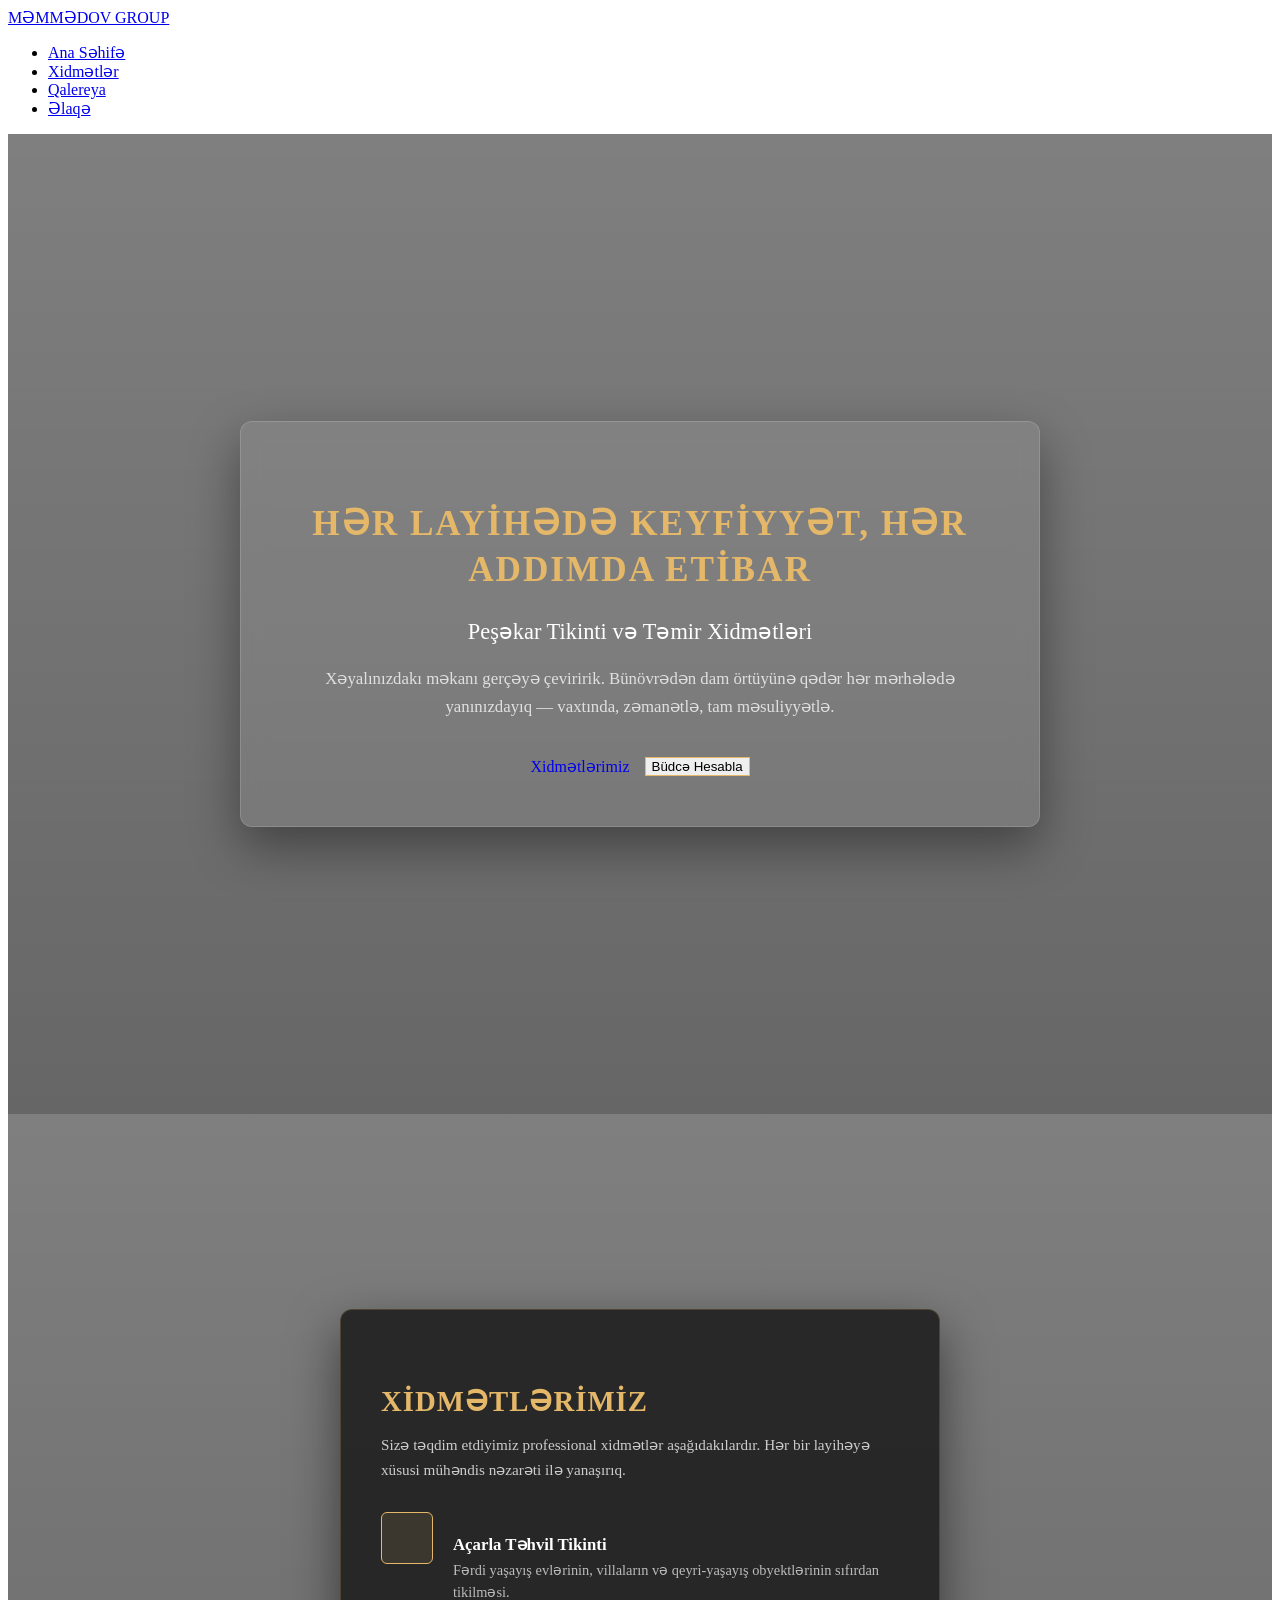
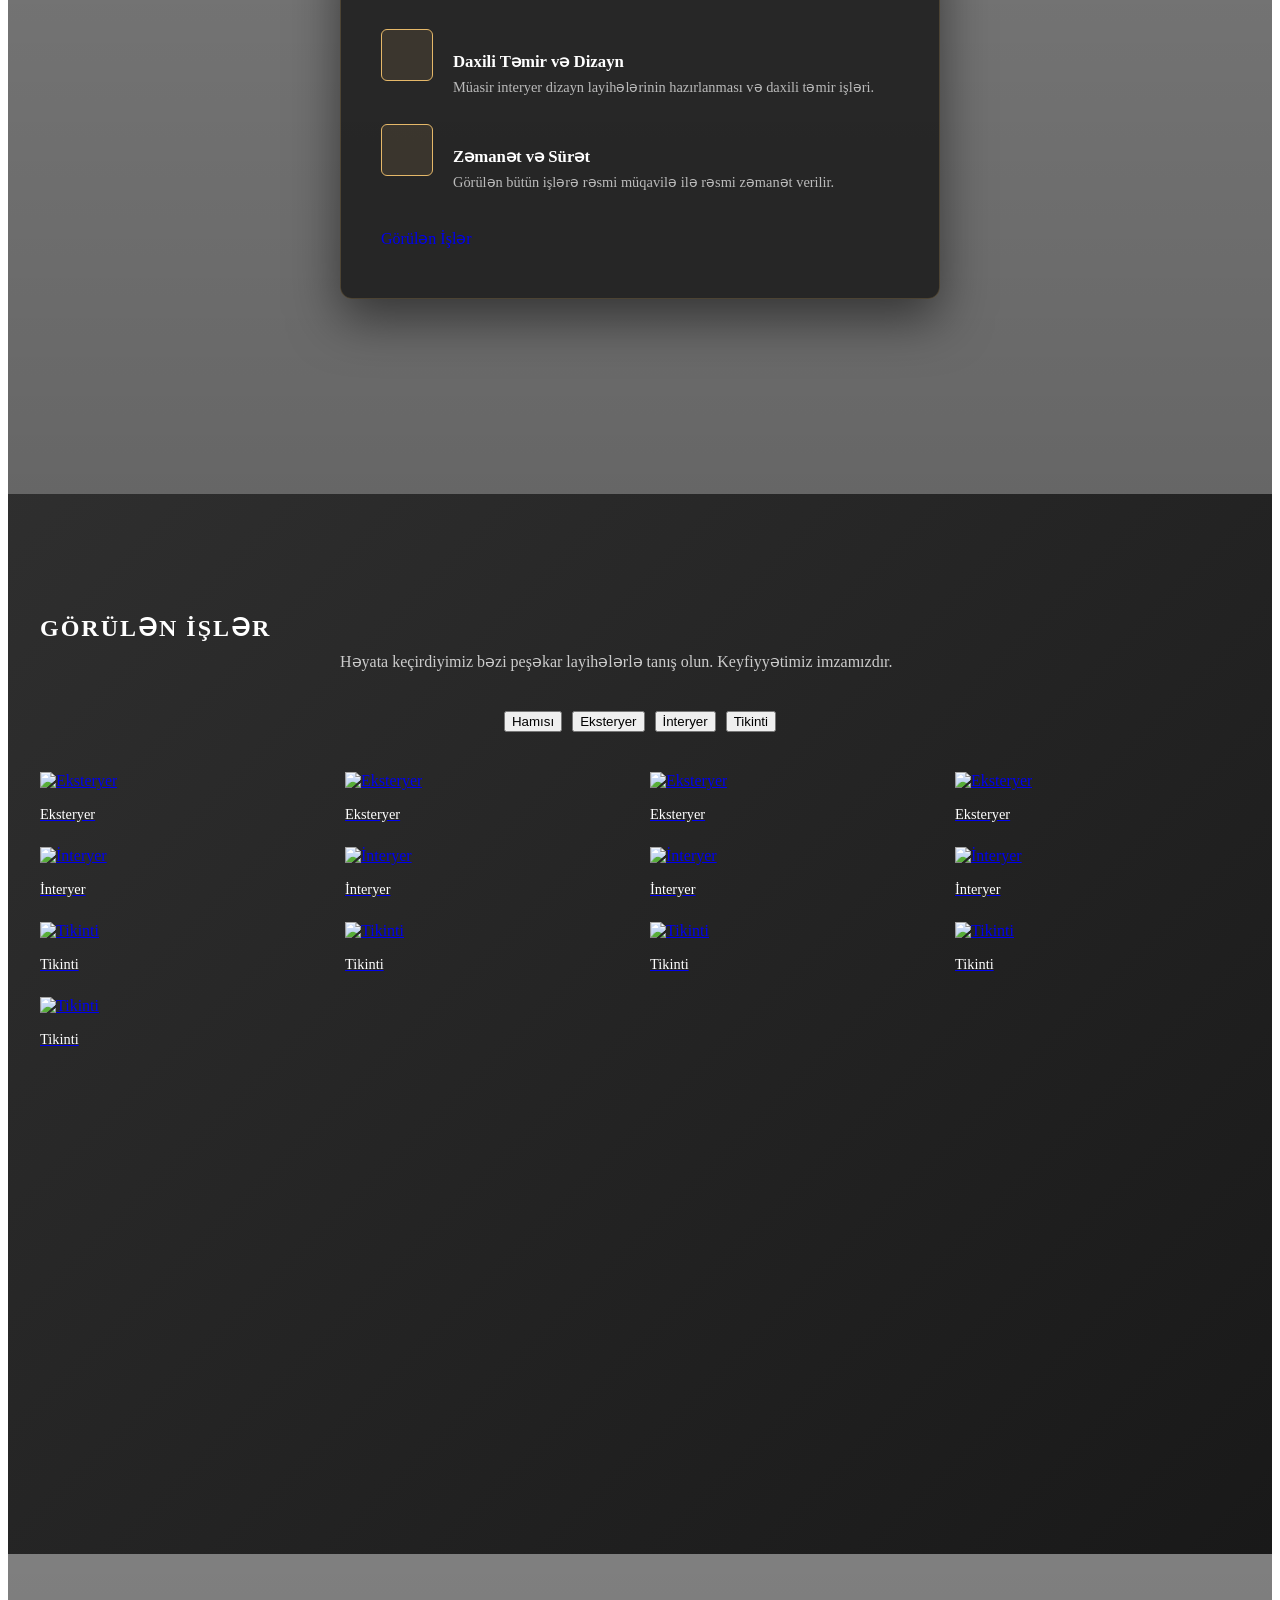
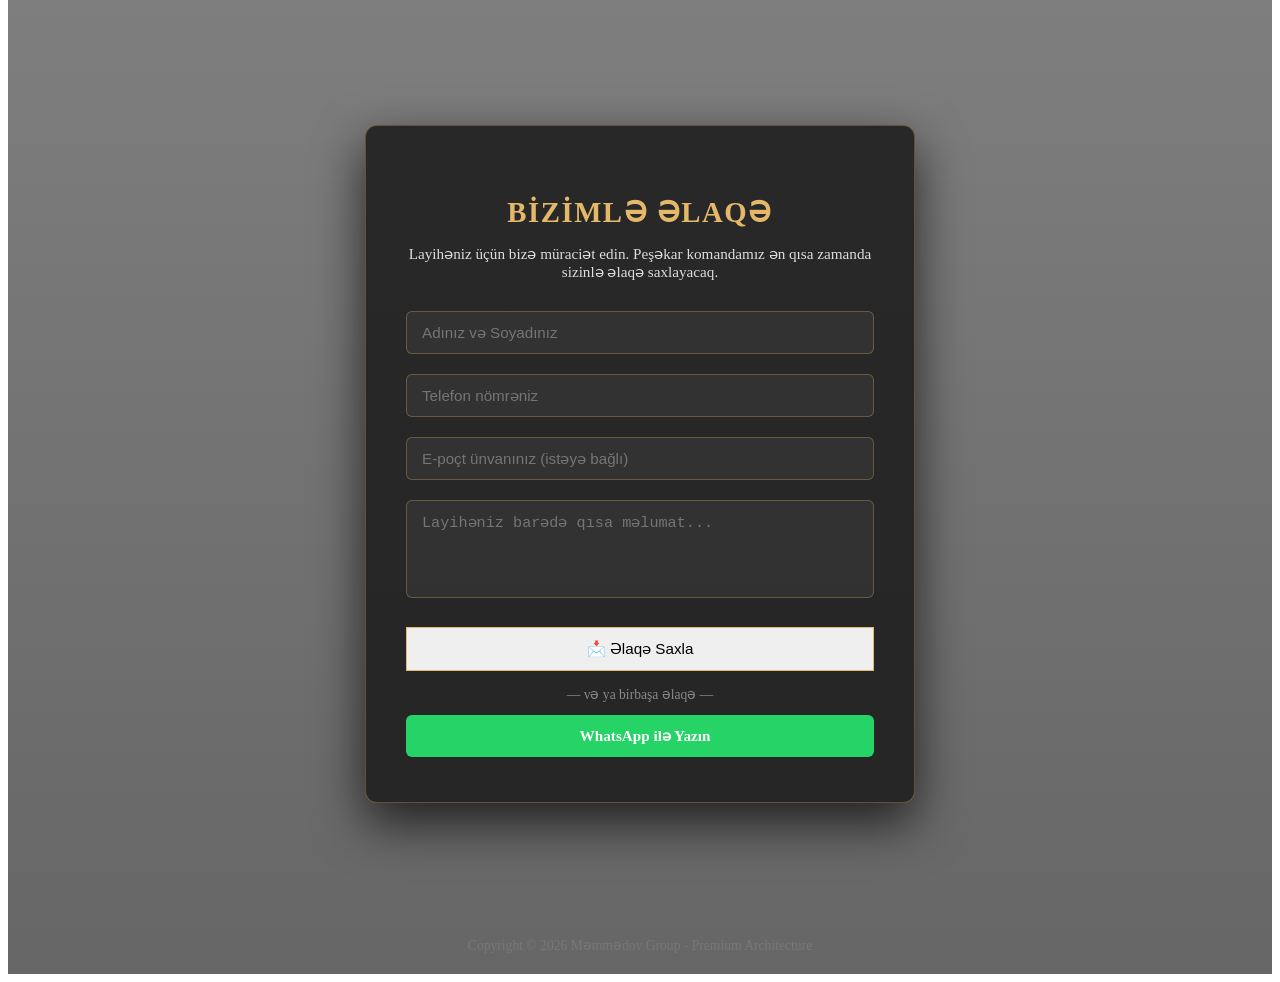
==== backend/index.html @ 7227a64b "add index.html to backend" ====
<!DOCTYPE html>
<html lang="az">
<head>
    <meta charset="utf-8">
    <meta http-equiv="X-UA-Compatible" content="IE=edge">
    <meta name="viewport" content="width=device-width, initial-scale=1">
    <title>Məmmədov Group - Peşəkar Tikinti və Təmir</title>
    <meta name="description" content="Məmmədov Group - Peşəkar tikinti, təmir və interyer dizayn xidmətləri. Keyfiyyətli və zəmanətli işin ünvanı.">
    <meta property="og:title" content="Məmmədov Group - Peşəkar Tikinti və Təmir">
    <meta property="og:description" content="Hər layihədə keyfiyyət, hər addımda etibar.">
    <link rel="stylesheet" href="https://fonts.googleapis.com/css?family=Open+Sans:300,400,600">
    <link rel="stylesheet" href="/static/font-awesome-4.7.0/css/font-awesome.min.css">
    <link rel="stylesheet" href="/static/css/bootstrap.min.css">
    <link rel="stylesheet" href="/static/css/magnific-popup.css">
    <link rel="stylesheet" href="/static/css/templatemo-style.css">
</head>
<body>

<nav class="tm-nav">
    <div class="tm-nav-logo">
        <div class="hamburger-menu">
            <span></span>
            <span></span>
            <span></span>
        </div>
        <a href="#">MƏMMƏDOV GROUP</a>
    </div>
    <ul class="tm-nav-menu">
        <li><a href="#home" class="tm-nav-button">Ana Səhifə</a></li>
        <li><a href="#services" class="tm-nav-button">Xidmətlər</a></li>
        <li><a href="#gallery" class="tm-nav-button">Qalereya</a></li>
        <li><a href="#contact" class="tm-nav-button">Əlaqə</a></li>
    </ul>
</nav>

<div class="container-fluid" id="main">

    <section class="tm-section tm-section-home" id="home" style="background: linear-gradient(rgba(0,0,0,0.5), rgba(0,0,0,0.6)), url('/static/img/villa.jpg') no-repeat center center; background-size: cover; min-height: 100vh; display: flex; align-items: center; justify-content: center; padding: 40px 20px;">
        <div style="width: 100%; max-width: 800px;">
            <div style="background: rgba(255,255,255,0.08); backdrop-filter: blur(12px); -webkit-backdrop-filter: blur(12px); border: 1px solid rgba(255,255,255,0.15); padding: 50px 40px; border-radius: 12px; box-shadow: 0 20px 50px rgba(0,0,0,0.4);">
                <h1 style="color: #e5b869; font-weight: 600; text-transform: uppercase; letter-spacing: 2px; margin-bottom: 25px; font-size: 2.2rem; line-height: 1.3; text-align: center;">Hər Layihədə Keyfiyyət, Hər Addımda Etibar</h1>
                <h2 style="color: #fff; font-size: 1.4rem; font-weight: 400; margin-bottom: 20px; text-align: center;">Peşəkar Tikinti və Təmir Xidmətləri</h2>
                <p style="color: #e0e0e0; font-size: 1.05rem; line-height: 1.7; margin-bottom: 35px; text-align: center;">Xəyalınızdakı məkanı gerçəyə çeviririk. Bünövrədən dam örtüyünə qədər hər mərhələdə yanınızdayıq — vaxtında, zəmanətlə, tam məsuliyyətlə.</p>
                <div style="text-align: center; display: flex; gap: 15px; justify-content: center; flex-wrap: wrap;">
                    <a href="#services" class="modern-filter-btn" style="display: inline-block; text-decoration: none;">Xidmətlərimiz</a>
                    <button onclick="openCalculator()" class="modern-filter-btn" style="cursor: pointer; border: 1px solid #e5b869;">Büdcə Hesabla</button>
                </div>
            </div>
        </div>
    </section>

    <section class="tm-section tm-section-services" id="services" style="background: linear-gradient(rgba(0,0,0,0.5), rgba(0,0,0,0.6)), url('/static/img/xidmetler-bg.jpg') no-repeat center center; background-size: cover; min-height: 100vh; display: flex; align-items: center; justify-content: center; padding: 40px 20px;">
        <div style="width: 100%; max-width: 600px;">
            <div style="background: rgba(26,26,26,0.85); border: 1px solid rgba(229,184,105,0.2); padding: 50px 40px; border-radius: 12px; box-shadow: 0 20px 50px rgba(0,0,0,0.5); margin: 0 auto;">
                <h2 style="color: #e5b869; font-weight: 600; text-transform: uppercase; letter-spacing: 1px; margin-bottom: 15px; font-size: 1.8rem;">Xidmətlərimiz</h2>
                <p style="color: #ccc; margin-bottom: 30px; font-size: 0.95rem; line-height: 1.6;">Sizə təqdim etdiyimiz professional xidmətlər aşağıdakılardır. Hər bir layihəyə xüsusi mühəndis nəzarəti ilə yanaşırıq.</p>

                <div style="display: flex; align-items: flex-start; margin-bottom: 25px;">
                    <div style="background: rgba(229,184,105,0.1); border: 1px solid #e5b869; width: 50px; height: 50px; border-radius: 6px; display: flex; align-items: center; justify-content: center; margin-right: 20px; flex-shrink: 0;">
                        <i class="fa fa-home" style="color: #e5b869; font-size: 1.5rem;"></i>
                    </div>
                    <div>
                        <h4 style="color: #fff; font-size: 1.05rem; margin-bottom: 5px; font-weight: 600;">Açarla Təhvil Tikinti</h4>
                        <p style="color: #bbb; font-size: 0.9rem; margin: 0; line-height: 1.5;">Fərdi yaşayış evlərinin, villaların və qeyri-yaşayış obyektlərinin sıfırdan tikilməsi.</p>
                    </div>
                </div>

                <div style="display: flex; align-items: flex-start; margin-bottom: 25px;">
                    <div style="background: rgba(229,184,105,0.1); border: 1px solid #e5b869; width: 50px; height: 50px; border-radius: 6px; display: flex; align-items: center; justify-content: center; margin-right: 20px; flex-shrink: 0;">
                        <i class="fa fa-paint-brush" style="color: #e5b869; font-size: 1.3rem;"></i>
                    </div>
                    <div>
                        <h4 style="color: #fff; font-size: 1.05rem; margin-bottom: 5px; font-weight: 600;">Daxili Təmir və Dizayn</h4>
                        <p style="color: #bbb; font-size: 0.9rem; margin: 0; line-height: 1.5;">Müasir interyer dizayn layihələrinin hazırlanması və daxili təmir işləri.</p>
                    </div>
                </div>

                <div style="display: flex; align-items: flex-start; margin-bottom: 35px;">
                    <div style="background: rgba(229,184,105,0.1); border: 1px solid #e5b869; width: 50px; height: 50px; border-radius: 6px; display: flex; align-items: center; justify-content: center; margin-right: 20px; flex-shrink: 0;">
                        <i class="fa fa-shield" style="color: #e5b869; font-size: 1.4rem;"></i>
                    </div>
                    <div>
                        <h4 style="color: #fff; font-size: 1.05rem; margin-bottom: 5px; font-weight: 600;">Zəmanət və Sürət</h4>
                        <p style="color: #bbb; font-size: 0.9rem; margin: 0; line-height: 1.5;">Görülən bütün işlərə rəsmi müqavilə ilə rəsmi zəmanət verilir.</p>
                    </div>
                </div>

                <a href="#gallery" class="modern-filter-btn" style="display: inline-block; text-decoration: none;">Görülən İşlər</a>
            </div>
        </div>
    </section>

    <section class="tm-section tm-section-gallery" id="gallery" style="background: linear-gradient(135deg, rgba(10,10,10,0.85), rgba(0,0,0,0.9)), url('/static/img/gallery-bg.jpg') no-repeat center center; background-size: cover; min-height: 100vh; padding: 100px 0 60px 0;">
        <div style="width: 100%; max-width: 1200px; margin: 0 auto; padding: 0 20px;">
            <div class="text-center">
                <h2 style="color: #fff; font-weight: 600; text-transform: uppercase; letter-spacing: 2px; margin-bottom: 10px;">Görülən İşlər</h2>
                <p style="color: #ccc; max-width: 600px; margin: 0 auto 40px auto; font-size: 1rem;">Həyata keçirdiyimiz bəzi peşəkar layihələrlə tanış olun. Keyfiyyətimiz imzamızdır.</p>

                <div style="display: flex; justify-content: center; flex-wrap: wrap; gap: 10px; margin-bottom: 40px;" id="filter-buttons">
                    <button class="modern-filter-btn selected" data-filter="all">Hamısı</button>
                    <button class="modern-filter-btn" data-filter="eksteryer">Eksteryer</button>
                    <button class="modern-filter-btn" data-filter="interyer">İnteryer</button>
                    <button class="modern-filter-btn" data-filter="tikinti">Tikinti</button>
                </div>

                <div id="gallery-grid" style="display: grid; grid-template-columns: repeat(auto-fill, minmax(260px, 1fr)); gap: 20px;">
                    <div class="gallery-item" data-category="eksteryer">
                        <div class="gallery-card">
                            <a href="/static/img/eksteryer1.jpg" class="gallery-link">
                                <img src="/static/img/eksteryer1.jpg" alt="Eksteryer" class="img-fluid" loading="lazy">
                                <div class="gallery-hover-overlay"><i class="fa fa-plus" style="color:#e5b869; font-size:2rem;"></i><span style="color:#fff; margin-top:8px; font-size:0.9rem;">Eksteryer</span></div>
                            </a>
                        </div>
                    </div>
                    <div class="gallery-item" data-category="eksteryer">
                        <div class="gallery-card">
                            <a href="/static/img/eksteryer2.jpg" class="gallery-link">
                                <img src="/static/img/eksteryer2.jpg" alt="Eksteryer" class="img-fluid" loading="lazy">
                                <div class="gallery-hover-overlay"><i class="fa fa-plus" style="color:#e5b869; font-size:2rem;"></i><span style="color:#fff; margin-top:8px; font-size:0.9rem;">Eksteryer</span></div>
                            </a>
                        </div>
                    </div>
                    <div class="gallery-item" data-category="eksteryer">
                        <div class="gallery-card">
                            <a href="/static/img/eksteryer3.jpg" class="gallery-link">
                                <img src="/static/img/eksteryer3.jpg" alt="Eksteryer" class="img-fluid" loading="lazy">
                                <div class="gallery-hover-overlay"><i class="fa fa-plus" style="color:#e5b869; font-size:2rem;"></i><span style="color:#fff; margin-top:8px; font-size:0.9rem;">Eksteryer</span></div>
                            </a>
                        </div>
                    </div>
                    <div class="gallery-item" data-category="eksteryer">
                        <div class="gallery-card">
                            <a href="/static/img/eksteryer4.jpg" class="gallery-link">
                                <img src="/static/img/eksteryer4.jpg" alt="Eksteryer" class="img-fluid" loading="lazy">
                                <div class="gallery-hover-overlay"><i class="fa fa-plus" style="color:#e5b869; font-size:2rem;"></i><span style="color:#fff; margin-top:8px; font-size:0.9rem;">Eksteryer</span></div>
                            </a>
                        </div>
                    </div>
                    <div class="gallery-item" data-category="interyer">
                        <div class="gallery-card">
                            <a href="/static/img/interyer1.jpg" class="gallery-link">
                                <img src="/static/img/interyer1.jpg" alt="İnteryer" class="img-fluid" loading="lazy">
                                <div class="gallery-hover-overlay"><i class="fa fa-plus" style="color:#e5b869; font-size:2rem;"></i><span style="color:#fff; margin-top:8px; font-size:0.9rem;">İnteryer</span></div>
                            </a>
                        </div>
                    </div>
                    <div class="gallery-item" data-category="interyer">
                        <div class="gallery-card">
                            <a href="/static/img/interyer2.jpg" class="gallery-link">
                                <img src="/static/img/interyer2.jpg" alt="İnteryer" class="img-fluid" loading="lazy">
                                <div class="gallery-hover-overlay"><i class="fa fa-plus" style="color:#e5b869; font-size:2rem;"></i><span style="color:#fff; margin-top:8px; font-size:0.9rem;">İnteryer</span></div>
                            </a>
                        </div>
                    </div>
                    <div class="gallery-item" data-category="interyer">
                        <div class="gallery-card">
                            <a href="/static/img/interyer3.jpg" class="gallery-link">
                                <img src="/static/img/interyer3.jpg" alt="İnteryer" class="img-fluid" loading="lazy">
                                <div class="gallery-hover-overlay"><i class="fa fa-plus" style="color:#e5b869; font-size:2rem;"></i><span style="color:#fff; margin-top:8px; font-size:0.9rem;">İnteryer</span></div>
                            </a>
                        </div>
                    </div>
                    <div class="gallery-item" data-category="interyer">
                        <div class="gallery-card">
                            <a href="/static/img/interyer4.jpg" class="gallery-link">
                                <img src="/static/img/interyer4.jpg" alt="İnteryer" class="img-fluid" loading="lazy">
                                <div class="gallery-hover-overlay"><i class="fa fa-plus" style="color:#e5b869; font-size:2rem;"></i><span style="color:#fff; margin-top:8px; font-size:0.9rem;">İnteryer</span></div>
                            </a>
                        </div>
                    </div>
                    <div class="gallery-item" data-category="tikinti">
                        <div class="gallery-card">
                            <a href="/static/img/tikinti1.jpg" class="gallery-link">
                                <img src="/static/img/tikinti1.jpg" alt="Tikinti" class="img-fluid" loading="lazy">
                                <div class="gallery-hover-overlay"><i class="fa fa-plus" style="color:#e5b869; font-size:2rem;"></i><span style="color:#fff; margin-top:8px; font-size:0.9rem;">Tikinti</span></div>
                            </a>
                        </div>
                    </div>
                    <div class="gallery-item" data-category="tikinti">
                        <div class="gallery-card">
                            <a href="/static/img/tikinti2.jpg" class="gallery-link">
                                <img src="/static/img/tikinti2.jpg" alt="Tikinti" class="img-fluid" loading="lazy">
                                <div class="gallery-hover-overlay"><i class="fa fa-plus" style="color:#e5b869; font-size:2rem;"></i><span style="color:#fff; margin-top:8px; font-size:0.9rem;">Tikinti</span></div>
                            </a>
                        </div>
                    </div>
                    <div class="gallery-item" data-category="tikinti">
                        <div class="gallery-card">
                            <a href="/static/img/tikinti3.jpg" class="gallery-link">
                                <img src="/static/img/tikinti3.jpg" alt="Tikinti" class="img-fluid" loading="lazy">
                                <div class="gallery-hover-overlay"><i class="fa fa-plus" style="color:#e5b869; font-size:2rem;"></i><span style="color:#fff; margin-top:8px; font-size:0.9rem;">Tikinti</span></div>
                            </a>
                        </div>
                    </div>
                    <div class="gallery-item" data-category="tikinti">
                        <div class="gallery-card">
                            <a href="/static/img/tikinti4.jpg" class="gallery-link">
                                <img src="/static/img/tikinti4.jpg" alt="Tikinti" class="img-fluid" loading="lazy">
                                <div class="gallery-hover-overlay"><i class="fa fa-plus" style="color:#e5b869; font-size:2rem;"></i><span style="color:#fff; margin-top:8px; font-size:0.9rem;">Tikinti</span></div>
                            </a>
                        </div>
                    </div>
                    <div class="gallery-item" data-category="tikinti">
                        <div class="gallery-card">
                            <a href="/static/img/tikinti5.jpg" class="gallery-link">
                                <img src="/static/img/tikinti5.jpg" alt="Tikinti" class="img-fluid" loading="lazy">
                                <div class="gallery-hover-overlay"><i class="fa fa-plus" style="color:#e5b869; font-size:2rem;"></i><span style="color:#fff; margin-top:8px; font-size:0.9rem;">Tikinti</span></div>
                            </a>
                        </div>
                    </div>
                </div>
            </div>
        </div>
    </section>

    <section class="tm-section tm-section-contact" id="contact" style="background: linear-gradient(rgba(0,0,0,0.5), rgba(0,0,0,0.6)), url('/static/img/contact-bg.jpg') no-repeat center center; background-size: cover; min-height: 100vh; display: flex; flex-direction: column; justify-content: center; padding: 60px 20px; position: relative;">
        <div style="width: 100%; max-width: 550px; margin: 0 auto;">
            <div style="background: rgba(26,26,26,0.85); border: 1px solid rgba(229,184,105,0.3); padding: 45px 40px; border-radius: 12px; box-shadow: 0 20px 50px rgba(0,0,0,0.7);">
                <h2 style="color: #e5b869; font-weight: 600; text-transform: uppercase; letter-spacing: 1.5px; margin-bottom: 15px; font-size: 1.8rem; text-align: center;">Bizimlə Əlaqə</h2>
                <p style="color: #ddd; text-align: center; margin-bottom: 30px; font-size: 0.95rem;">Layihəniz üçün bizə müraciət edin. Peşəkar komandamız ən qısa zamanda sizinlə əlaqə saxlayacaq.</p>

                <form id="contact-form">
                    <input type="hidden" name="_subject" value="Məmmədov Group - Yeni Müraciət">
                    <div style="margin-bottom: 20px;">
                        <input type="text" name="name" placeholder="Adınız və Soyadınız" required style="background: rgba(255,255,255,0.05); border: 1px solid rgba(229,184,105,0.3); color: #fff; padding: 12px 15px; border-radius: 6px; width: 100%; box-sizing: border-box; font-size: 0.95rem;"/>
                    </div>
                    <div style="margin-bottom: 20px;">
                        <input type="tel" name="phone" placeholder="Telefon nömrəniz" required style="background: rgba(255,255,255,0.05); border: 1px solid rgba(229,184,105,0.3); color: #fff; padding: 12px 15px; border-radius: 6px; width: 100%; box-sizing: border-box; font-size: 0.95rem;"/>
                    </div>
                    <div style="margin-bottom: 20px;">
                        <input type="email" name="email" placeholder="E-poçt ünvanınız (istəyə bağlı)" style="background: rgba(255,255,255,0.05); border: 1px solid rgba(229,184,105,0.3); color: #fff; padding: 12px 15px; border-radius: 6px; width: 100%; box-sizing: border-box; font-size: 0.95rem;"/>
                    </div>
                    <div style="margin-bottom: 25px;">
                        <textarea name="message" rows="4" placeholder="Layihəniz barədə qısa məlumat..." required style="background: rgba(255,255,255,0.05); border: 1px solid rgba(229,184,105,0.3); color: #fff; padding: 12px 15px; border-radius: 6px; resize: none; width: 100%; box-sizing: border-box; font-size: 0.95rem;"></textarea>
                    </div>
                    <div style="margin-bottom: 15px;">
                        <button type="submit" class="modern-filter-btn" style="border: 1px solid #e5b869; padding: 12px 40px; cursor: pointer; width: 100%; font-size: 0.95rem;">📩 Əlaqə Saxla</button>
                    </div>
                </form>

                <div id="form-success" style="display:none; color:#e5b869; text-align:center; padding:15px; border:1px solid #e5b869; border-radius:8px; margin-top:10px;">
                    ✅ Müraciətiniz qəbul edildi! Tezliklə sizinlə əlaqə saxlayacağıq.
                </div>

                <div style="text-align: center; margin-top: 10px;">
                    <p style="color: #888; font-size: 0.85rem; margin-bottom: 12px;">— və ya birbaşa əlaqə —</p>
                    <a href="https://wa.me/994504419508?text=Salam,%20Məmmədov%20Group%20layihələri%20ilə%20maraqlanıram" target="_blank" style="display: inline-flex; align-items: center; justify-content: center; gap: 10px; background: #25D366; color: #fff; text-decoration: none; padding: 12px 30px; border-radius: 6px; font-size: 0.95rem; font-weight: 600; width: 100%; box-sizing: border-box;">
                        <i class="fa fa-whatsapp" style="font-size: 1.3rem;"></i> WhatsApp ilə Yazın
                    </a>
                </div>
            </div>
        </div>
        <div style="position: absolute; bottom: 20px; left: 0; width: 100%; text-align: center;">
            <p style="color: #777; margin: 0; font-size: 0.85rem;">Copyright &copy; 2026 Məmmədov Group - Premium Architecture</p>
        </div>
    </section>

</div>

<!-- Kalkulyator Modal -->
<div id="calculator-modal" style="display:none; position:fixed; top:0; left:0; width:100%; height:100%; background:rgba(0,0,0,0.75); z-index:9999; align-items:center; justify-content:center; padding:20px; box-sizing:border-box;">
    <div style="background:#1a1a1a; border:1px solid rgba(229,184,105,0.3); border-radius:12px; padding:35px 30px; width:100%; max-width:520px; max-height:90vh; overflow-y:auto; position:relative;">
        <button onclick="closeCalculator()" style="position:absolute; top:15px; right:15px; background:transparent; border:none; color:#aaa; font-size:1.4rem; cursor:pointer;">✕</button>
        <h3 style="color:#e5b869; font-size:1.4rem; font-weight:600; margin-bottom:5px; text-transform:uppercase; letter-spacing:1px;">Büdcə Kalkulyatoru</h3>
        <p style="color:#aaa; font-size:0.88rem; margin-bottom:25px;">Otaqlarınızı əlavə edib təxmini xərci öyrənin.</p>
        <div style="display:flex; gap:12px; margin-bottom:20px; flex-wrap:wrap;">
            <div style="flex:1; min-width:160px;">
                <label style="color:#ccc; font-size:0.85rem; display:block; margin-bottom:6px;">İş növü</label>
                <select id="work-type" style="width:100%; padding:10px; border-radius:6px; border:1px solid #444; background:#2a2a2a; color:#fff; font-size:0.9rem;">
                    <option value="parket">Parket</option>
                    <option value="boya">Boya</option>
                    <option value="kafel">Kafel</option>
                    <option value="suvaq">Suvaq</option>
                </select>
            </div>
            <div style="flex:1; min-width:160px;">
                <label style="color:#ccc; font-size:0.85rem; display:block; margin-bottom:6px;">Keyfiyyət</label>
                <select id="quality-level" style="width:100%; padding:10px; border-radius:6px; border:1px solid #444; background:#2a2a2a; color:#fff; font-size:0.9rem;">
                    <option value="sade">Sadə</option>
                    <option value="premium">Premium</option>
                    <option value="luks">Lüks</option>
                </select>
            </div>
        </div>
        <div style="margin-bottom:15px;">
            <label style="color:#ccc; font-size:0.85rem; display:block; margin-bottom:8px;">Otaqlar</label>
            <div id="rooms-container">
                <div class="room-row" style="display:flex; gap:10px; margin-bottom:10px; align-items:center;">
                    <input type="text" placeholder="Otaq adı" class="room-name" style="flex:2; padding:10px; border-radius:6px; border:1px solid #444; background:#333; color:#fff;">
                    <input type="number" placeholder="m²" class="room-size" min="1" style="flex:1; padding:10px; border-radius:6px; border:1px solid #444; background:#333; color:#fff;">
                    <button onclick="removeRoom(this)" style="background:transparent; border:1px solid #c0392b; color:#c0392b; border-radius:6px; padding:8px 12px; cursor:pointer; font-size:1rem; flex-shrink:0;">✕</button>
                </div>
            </div>
            <button onclick="addRoom()" style="background:transparent; border:1px dashed #555; color:#aaa; border-radius:6px; padding:8px 16px; cursor:pointer; font-size:0.85rem; width:100%; margin-top:4px;">+ Otaq əlavə et</button>
        </div>
        <button onclick="calculateBudget()" class="modern-filter-btn" style="width:100%; padding:12px; font-size:0.95rem; cursor:pointer; border:1px solid #e5b869;">Hesabla</button>
        <div id="result" style="margin-top:15px;"></div>
    </div>
</div>

<script src="https://code.jquery.com/jquery-3.6.0.min.js"></script>
<script src="/static/js/bootstrap.min.js"></script>
<script src="/static/js/jquery.magnific-popup.min.js"></script>
<script src="/static/js/calculator.js"></script>

<script>
$(document).ready(function() {
    $('.hamburger-menu').on('click', function(e) {
        e.stopPropagation();
        $('.tm-nav-menu').toggleClass('active');
    });

    $(document).on('click', function() {
        $('.tm-nav-menu').removeClass('active');
    });

    $(window).on('scroll', function() {
        if ($(window).scrollTop() > 50) {
            $('.tm-nav').addClass('scrolled');
        } else {
            $('.tm-nav').removeClass('scrolled');
        }
    });

    $('#filter-buttons button').on('click', function() {
        $('#filter-buttons button').removeClass('selected');
        $(this).addClass('selected');
        var filter = $(this).attr('data-filter');
        if (filter === 'all') {
            $('.gallery-item').fadeIn(400);
        } else {
            $('.gallery-item').fadeOut(0);
            $('.gallery-item[data-category="' + filter + '"]').fadeIn(400);
        }
    });

    $('.gallery-link').magnificPopup({
        type: 'image',
        gallery: { enabled: true }
    });

    document.getElementById('contact-form').addEventListener('submit', async function(e) {
        e.preventDefault();
        const form = e.target;
        const data = new FormData(form);
        const submitBtn = form.querySelector('button[type="submit"]');
        submitBtn.innerText = "Göndərilir...";
        try {
            const response = await fetch('/contact/', {
                method: 'POST',
                headers: { 'Content-Type': 'application/json' },
                body: JSON.stringify({
                    name: data.get('name'),
                    phone: data.get('phone'),
                    email: data.get('email') || null,
                    message: data.get('message')
                })
            });
            if (response.ok) {
                form.reset();
                form.style.display = 'none';
                document.getElementById('form-success').style.display = 'block';
            } else {
                alert("Xəta baş verdi, yenidən cəhd edin.");
                submitBtn.innerText = "📩 Əlaqə Saxla";
            }
        } catch (error) {
            alert("Server ilə əlaqə yaradılmadı.");
            submitBtn.innerText = "📩 Əlaqə Saxla";
        }
    });
});
</script>

</body>
</html>
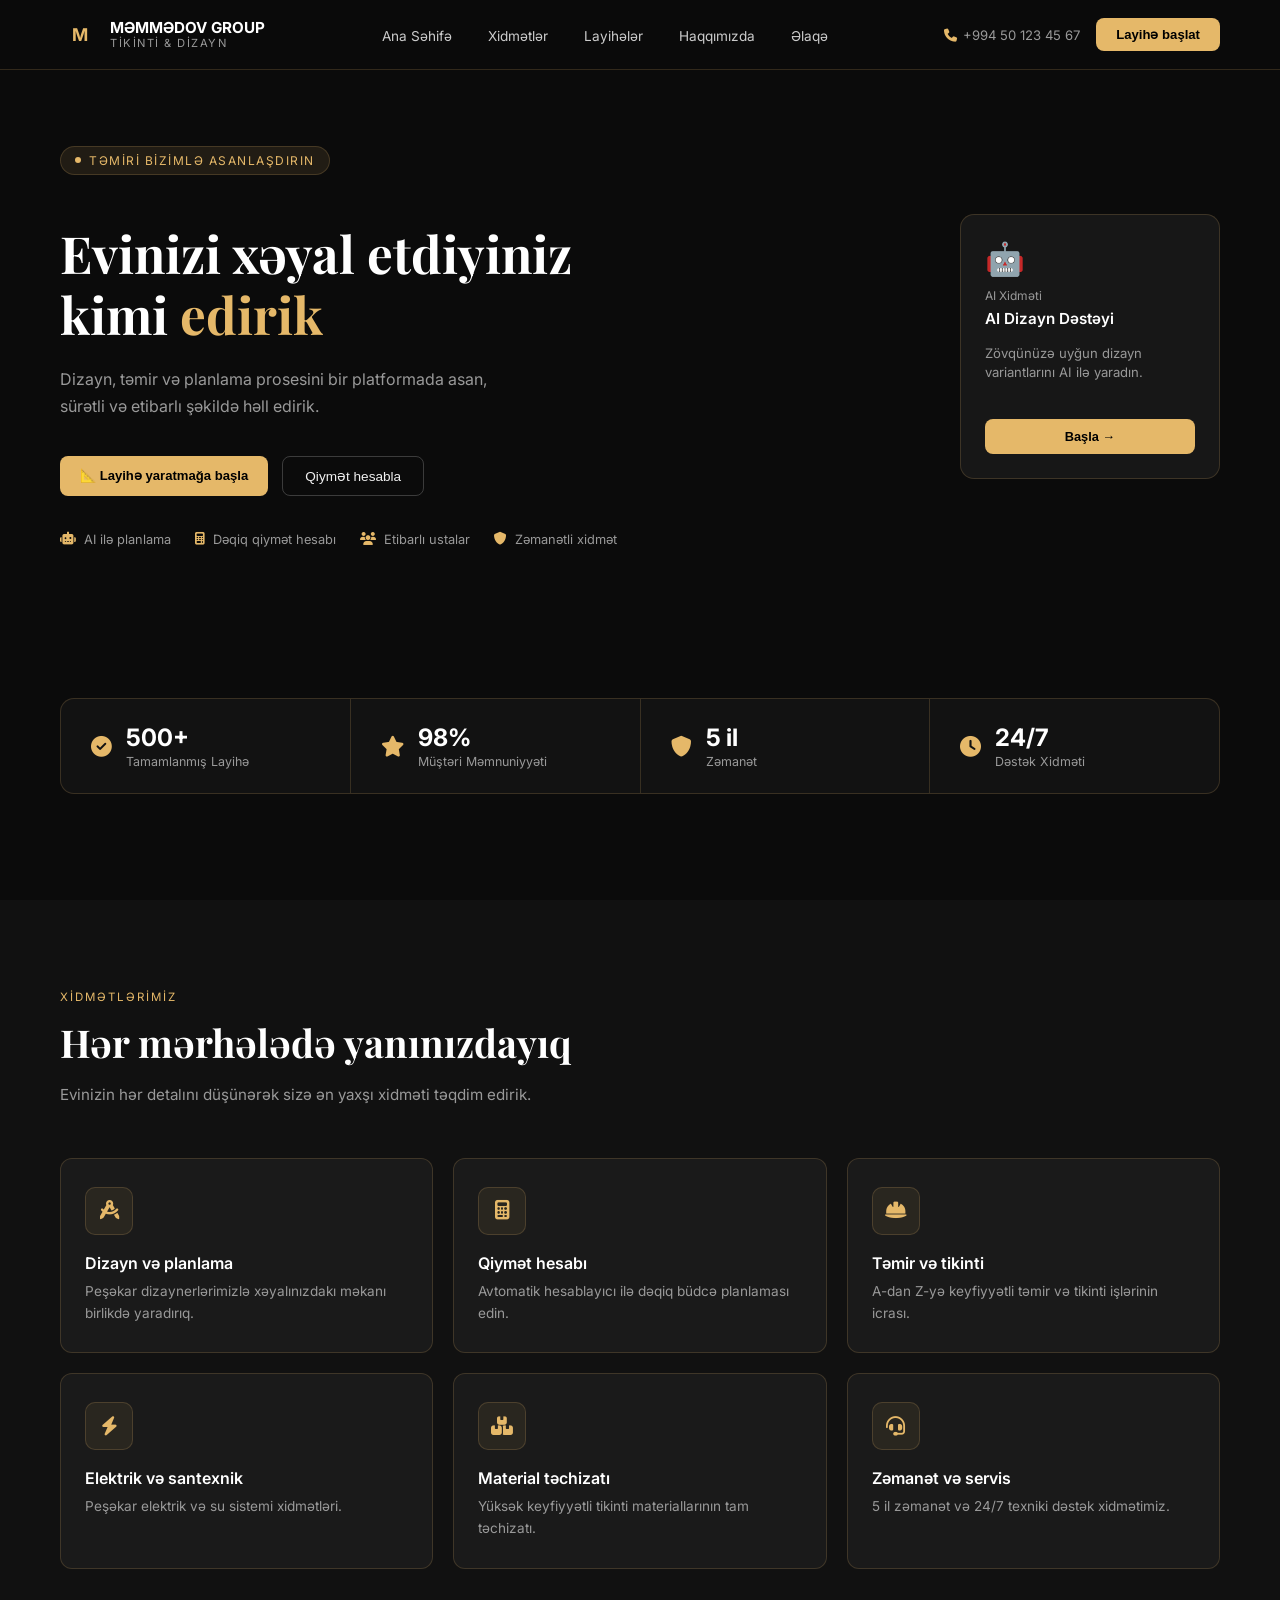
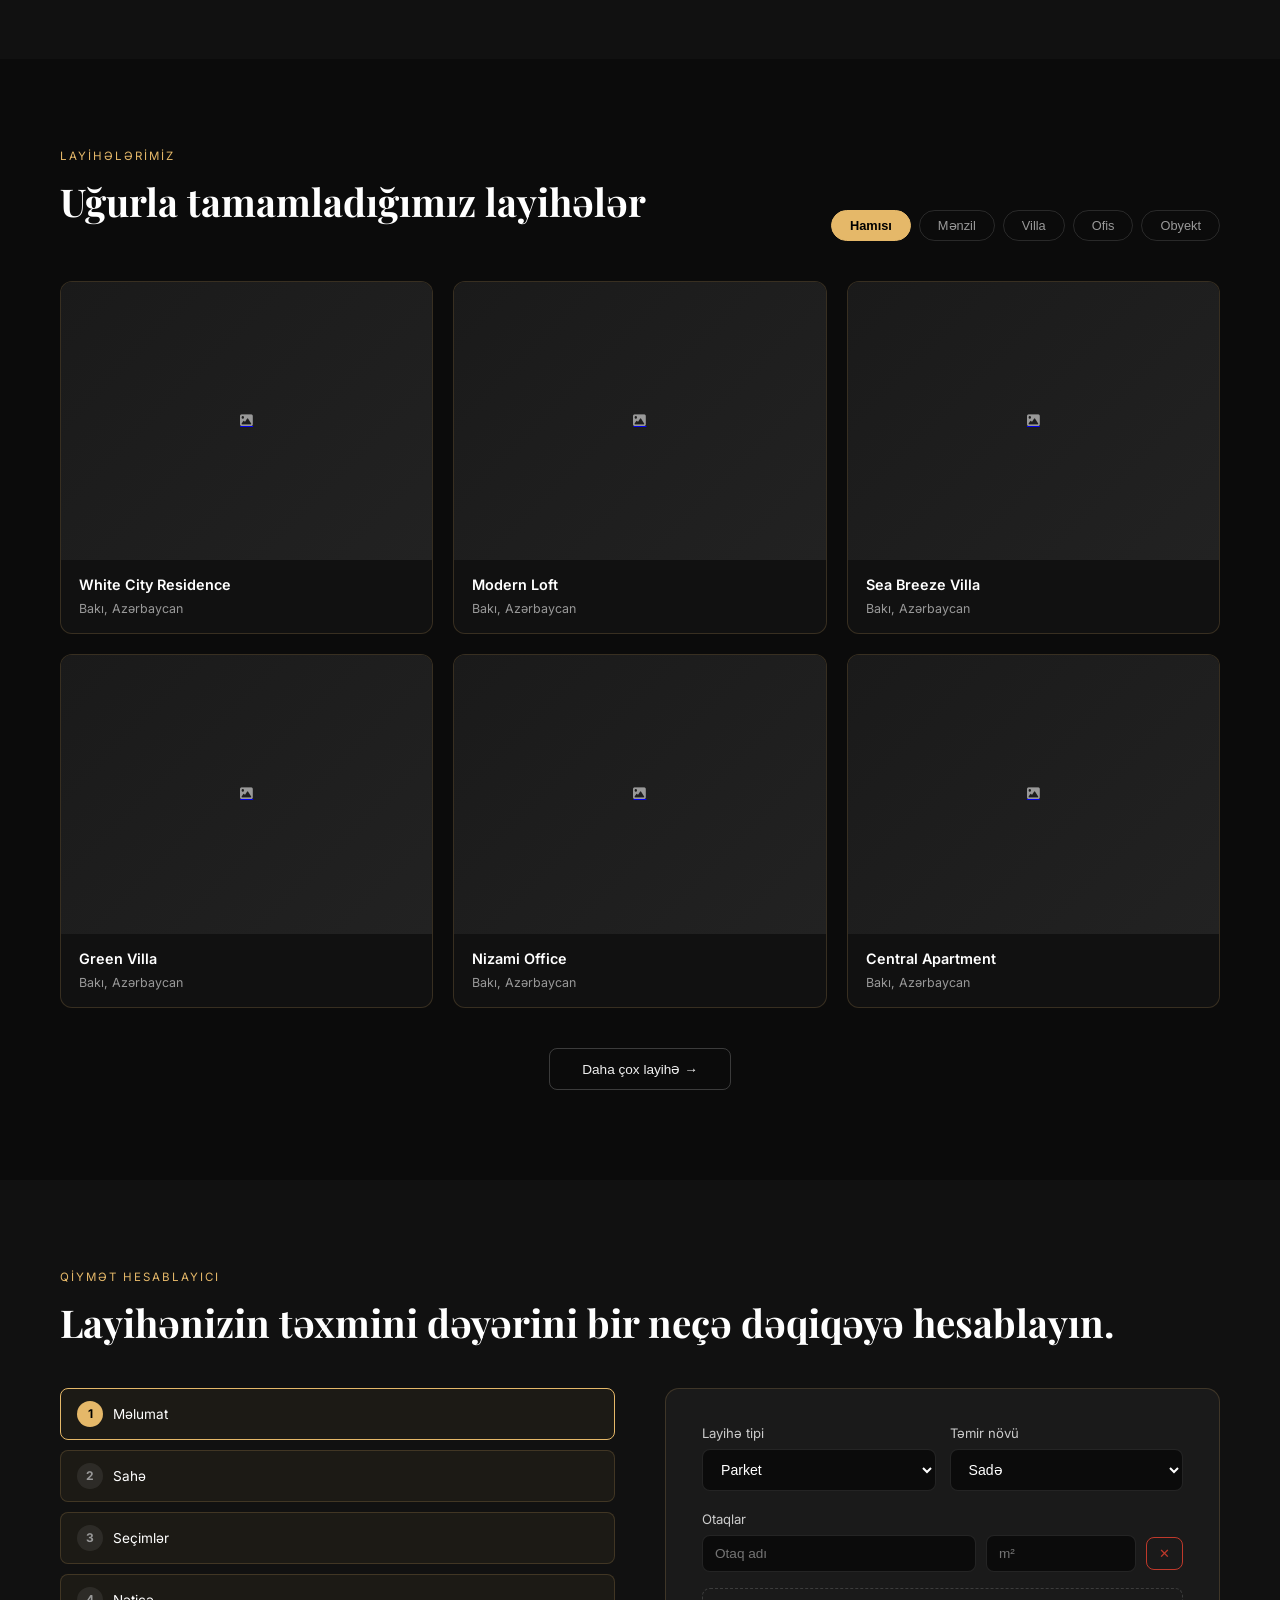
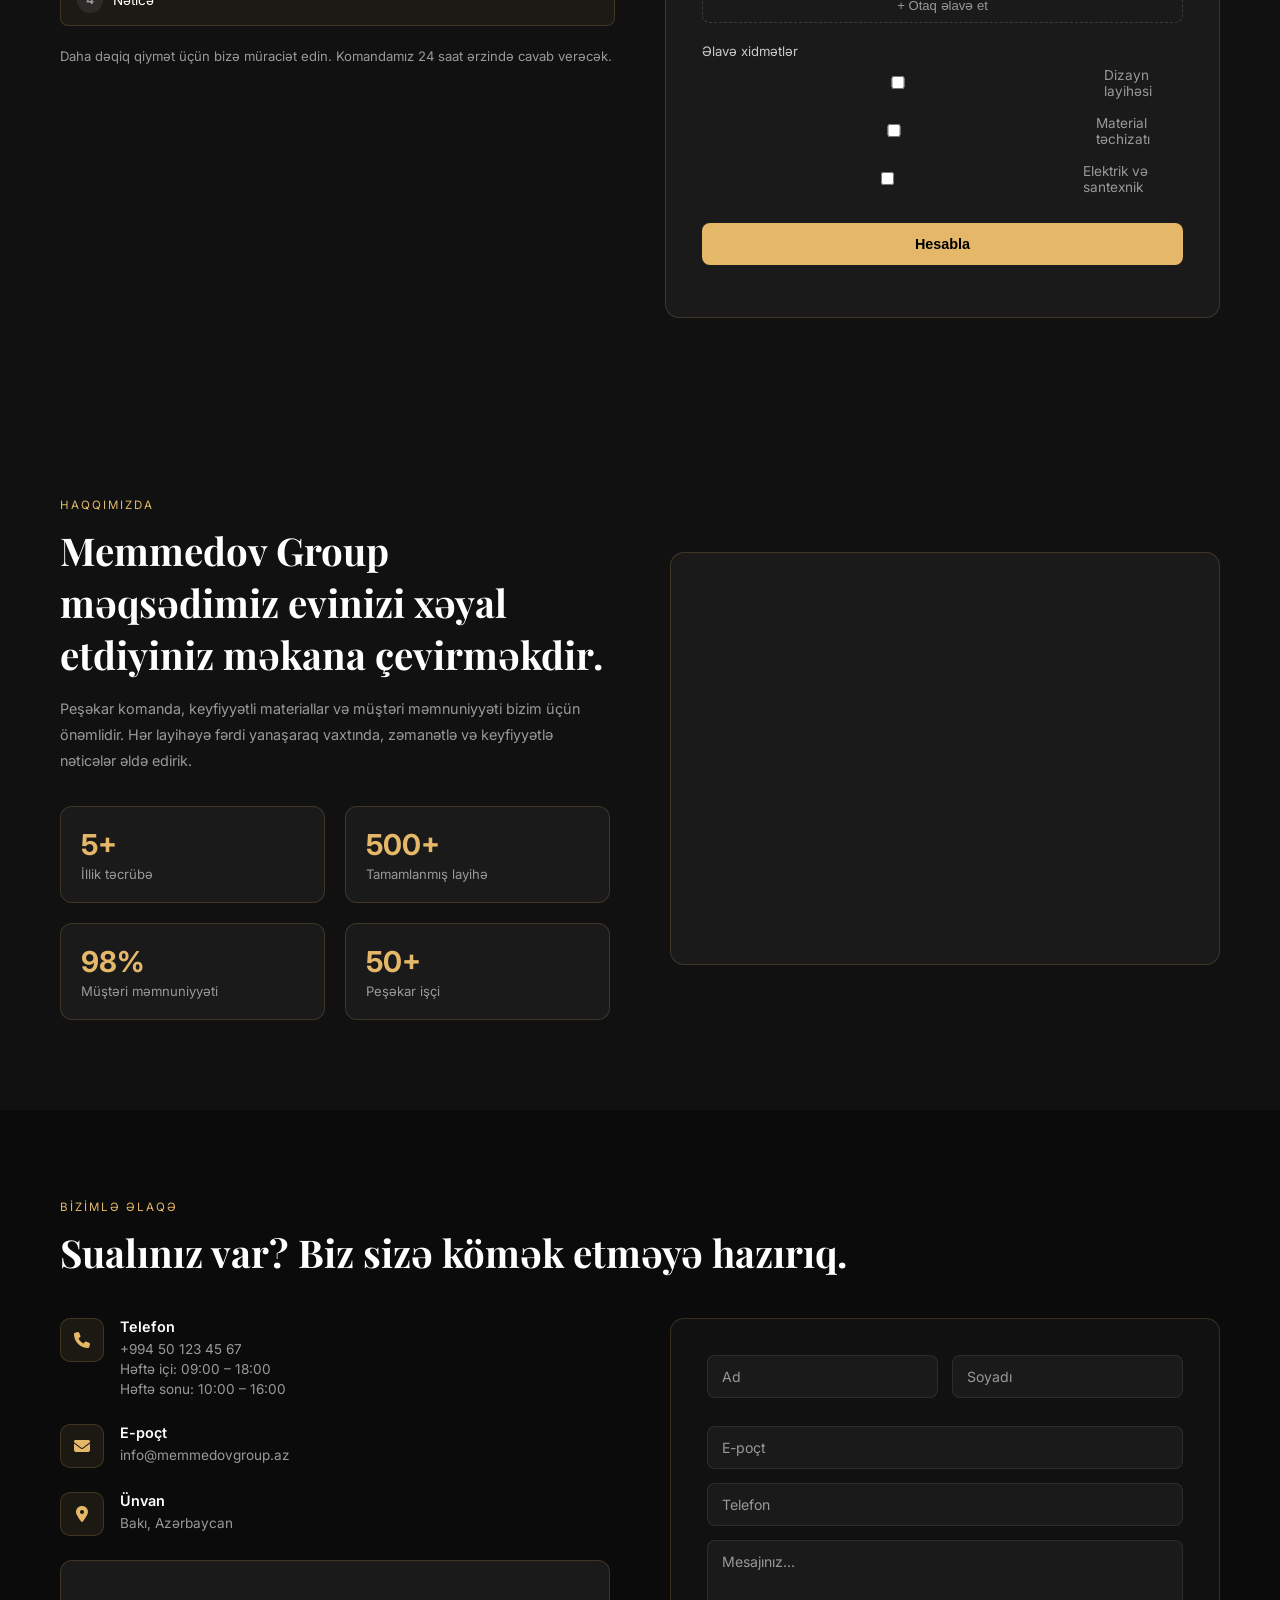
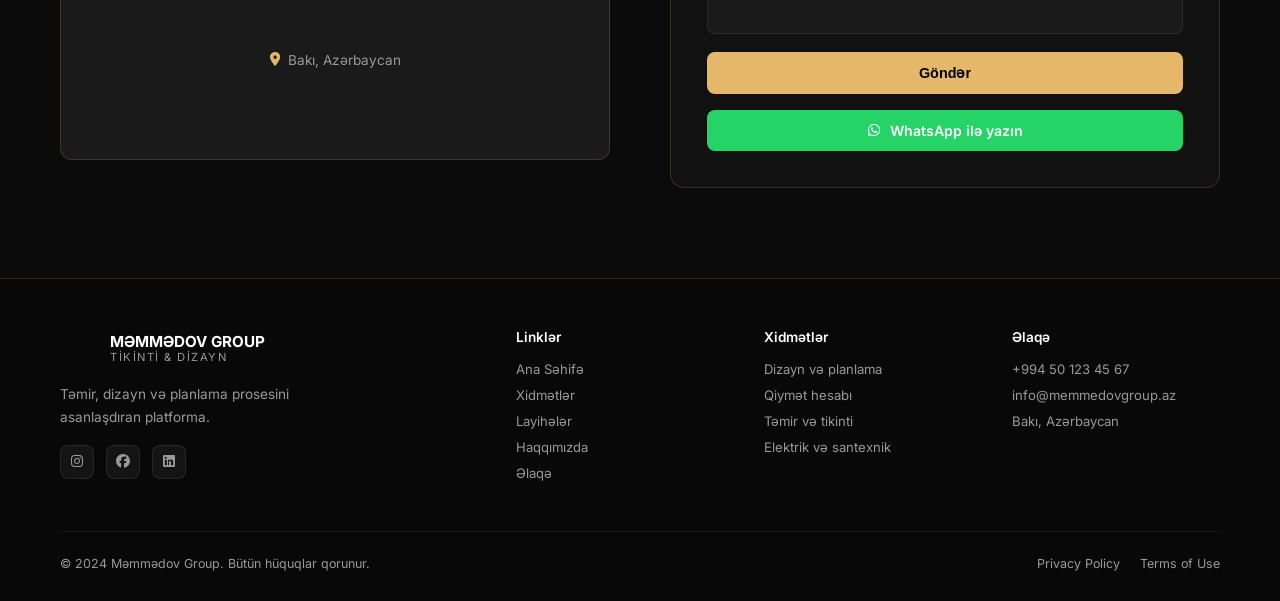
==== commit 723b48c7: "backend index.html yenilendi" ====
--- a/backend/index.html
+++ b/backend/index.html
@@ -2,375 +2,974 @@
 <html lang="az">
 <head>
     <meta charset="utf-8">
-    <meta http-equiv="X-UA-Compatible" content="IE=edge">
     <meta name="viewport" content="width=device-width, initial-scale=1">
     <title>Məmmədov Group - Peşəkar Tikinti və Təmir</title>
-    <meta name="description" content="Məmmədov Group - Peşəkar tikinti, təmir və interyer dizayn xidmətləri. Keyfiyyətli və zəmanətli işin ünvanı.">
-    <meta property="og:title" content="Məmmədov Group - Peşəkar Tikinti və Təmir">
-    <meta property="og:description" content="Hər layihədə keyfiyyət, hər addımda etibar.">
-    <link rel="stylesheet" href="https://fonts.googleapis.com/css?family=Open+Sans:300,400,600">
-    <link rel="stylesheet" href="/static/font-awesome-4.7.0/css/font-awesome.min.css">
-    <link rel="stylesheet" href="/static/css/bootstrap.min.css">
-    <link rel="stylesheet" href="/static/css/magnific-popup.css">
-    <link rel="stylesheet" href="/static/css/templatemo-style.css">
+    <meta name="description" content="Məmmədov Group - Peşəkar tikinti, təmir və interyer dizayn xidmətləri.">
+    <link rel="preconnect" href="https://fonts.googleapis.com">
+    <link href="https://fonts.googleapis.com/css2?family=Inter:wght@300;400;500;600;700&family=Playfair+Display:wght@600;700&display=swap" rel="stylesheet">
+    <link rel="stylesheet" href="https://cdnjs.cloudflare.com/ajax/libs/font-awesome/6.4.0/css/all.min.css">
+    <style>
+        *, *::before, *::after { margin: 0; padding: 0; box-sizing: border-box; }
+
+        :root {
+            --gold: #e5b869;
+            --gold-dark: #c9973a;
+            --bg: #0b0b0b;
+            --bg2: #111111;
+            --bg3: #1a1a1a;
+            --border: rgba(229,184,105,0.18);
+            --text: #f0f0f0;
+            --muted: #999;
+        }
+
+        html { scroll-behavior: smooth; }
+
+        body {
+            font-family: 'Inter', sans-serif;
+            background: var(--bg);
+            color: var(--text);
+            overflow-x: hidden;
+        }
+
+        /* ── NAV ── */
+        .nav {
+            position: fixed; top: 0; width: 100%; z-index: 1000;
+            background: rgba(11,11,11,0.92);
+            backdrop-filter: blur(12px);
+            border-bottom: 1px solid var(--border);
+            display: flex; align-items: center; justify-content: space-between;
+            padding: 0 60px; height: 70px;
+            transition: padding 0.3s;
+        }
+        .nav.scrolled { padding: 0 60px; background: rgba(5,5,5,0.98); }
+
+        .nav-logo {
+            display: flex; align-items: center; gap: 10px;
+            text-decoration: none;
+        }
+        .nav-logo-icon {
+            width: 40px; height: 40px;
+            display: flex; align-items: center; justify-content: center;
+        }
+        .nav-logo-icon img { width: 100%; height: 100%; object-fit: contain; }
+        .nav-logo-text { color: #fff; font-weight: 700; font-size: 0.95rem; line-height: 1.2; }
+        .nav-logo-text span { display: block; color: var(--muted); font-weight: 400; font-size: 0.7rem; letter-spacing: 1.5px; text-transform: uppercase; }
+
+        .nav-links { display: flex; align-items: center; gap: 8px; list-style: none; }
+        .nav-links a {
+            color: #ccc; text-decoration: none; font-size: 0.85rem;
+            padding: 6px 14px; border-radius: 6px;
+            transition: color 0.2s, background 0.2s;
+        }
+        .nav-links a:hover { color: var(--gold); background: rgba(229,184,105,0.07); }
+
+        .nav-right { display: flex; align-items: center; gap: 16px; }
+        .nav-phone { color: var(--muted); font-size: 0.82rem; }
+        .nav-phone i { color: var(--gold); margin-right: 6px; }
+        .btn-gold {
+            background: var(--gold); color: #000;
+            border: none; border-radius: 8px;
+            padding: 9px 20px; font-size: 0.82rem; font-weight: 600;
+            cursor: pointer; text-decoration: none;
+            transition: background 0.2s, transform 0.15s;
+            white-space: nowrap;
+        }
+        .btn-gold:hover { background: var(--gold-dark); transform: translateY(-1px); }
+
+        .hamburger { display: none; flex-direction: column; gap: 5px; cursor: pointer; }
+        .hamburger span { width: 22px; height: 2px; background: var(--gold); border-radius: 2px; transition: 0.3s; }
+
+        /* ── HERO ── */
+        .hero {
+            min-height: 100vh;
+            display: grid; grid-template-columns: 1fr 1fr;
+            align-items: center;
+            padding: 100px 60px 60px;
+            position: relative;
+            overflow: hidden;
+        }
+        .hero::before {
+            content: '';
+            position: absolute; inset: 0;
+            background: url('/static/img/villa.jpg') center/cover no-repeat;
+            opacity: 0.18;
+        }
+        .hero-left { position: relative; z-index: 1; }
+        .hero-tag {
+            display: inline-flex; align-items: center; gap: 8px;
+            background: rgba(229,184,105,0.1); border: 1px solid var(--border);
+            border-radius: 20px; padding: 6px 14px; margin-bottom: 28px;
+            font-size: 0.75rem; color: var(--gold); text-transform: uppercase; letter-spacing: 1.5px;
+        }
+        .hero-tag::before { content: ''; width: 6px; height: 6px; border-radius: 50%; background: var(--gold); }
+        .hero h1 {
+            font-family: 'Playfair Display', serif;
+            font-size: clamp(2.4rem, 4vw, 3.4rem);
+            font-weight: 700; line-height: 1.2;
+            color: #fff; margin-bottom: 20px;
+        }
+        .hero h1 em { color: var(--gold); font-style: normal; }
+        .hero p {
+            color: var(--muted); font-size: 1rem; line-height: 1.7;
+            max-width: 460px; margin-bottom: 36px;
+        }
+        .hero-btns { display: flex; gap: 14px; flex-wrap: wrap; }
+        .btn-outline {
+            background: transparent; color: var(--text);
+            border: 1px solid rgba(255,255,255,0.2);
+            border-radius: 8px; padding: 11px 22px;
+            font-size: 0.85rem; cursor: pointer;
+            text-decoration: none; transition: border-color 0.2s;
+        }
+        .btn-outline:hover { border-color: var(--gold); color: var(--gold); }
+
+        .hero-right { position: relative; z-index: 1; display: flex; justify-content: flex-end; }
+        .hero-card {
+            background: rgba(26,26,26,0.85);
+            border: 1px solid var(--border);
+            border-radius: 14px; padding: 24px;
+            width: 260px;
+            backdrop-filter: blur(12px);
+        }
+        .hero-card-label { color: var(--muted); font-size: 0.75rem; margin-bottom: 6px; }
+        .hero-card-title { color: #fff; font-weight: 600; font-size: 0.95rem; margin-bottom: 16px; }
+        .hero-card-icon { font-size: 2rem; margin-bottom: 10px; }
+        .hero-card p { color: var(--muted); font-size: 0.82rem; line-height: 1.5; }
+        .hero-card-btn {
+            display: block; margin-top: 18px;
+            background: var(--gold); color: #000;
+            text-align: center; padding: 10px; border-radius: 8px;
+            font-size: 0.8rem; font-weight: 600; text-decoration: none;
+            cursor: pointer; border: none; width: 100%;
+        }
+
+        .hero-stats {
+            position: relative; z-index: 1;
+            grid-column: 1 / -1;
+            display: flex; gap: 0;
+            background: rgba(255,255,255,0.03);
+            border: 1px solid var(--border);
+            border-radius: 14px; margin-top: 60px;
+            overflow: hidden;
+        }
+        .hero-stat {
+            flex: 1; padding: 24px 30px;
+            display: flex; align-items: center; gap: 14px;
+            border-right: 1px solid var(--border);
+        }
+        .hero-stat:last-child { border-right: none; }
+        .hero-stat-icon { color: var(--gold); font-size: 1.3rem; }
+        .hero-stat-num { font-size: 1.5rem; font-weight: 700; color: #fff; }
+        .hero-stat-label { font-size: 0.78rem; color: var(--muted); margin-top: 2px; }
+
+        /* ── SECTIONS COMMON ── */
+        section { padding: 90px 60px; }
+        .section-tag {
+            font-size: 0.72rem; text-transform: uppercase;
+            letter-spacing: 2px; color: var(--gold);
+            margin-bottom: 12px;
+        }
+        .section-title {
+            font-family: 'Playfair Display', serif;
+            font-size: clamp(1.8rem, 3vw, 2.4rem);
+            font-weight: 700; color: #fff; margin-bottom: 14px;
+        }
+        .section-sub { color: var(--muted); font-size: 0.95rem; line-height: 1.7; max-width: 500px; }
+
+        /* ── SERVICES ── */
+        .services { background: var(--bg2); }
+        .services-grid {
+            display: grid;
+            grid-template-columns: repeat(3, 1fr);
+            gap: 20px; margin-top: 50px;
+        }
+        .service-card {
+            background: var(--bg3);
+            border: 1px solid var(--border);
+            border-radius: 12px; padding: 28px 24px;
+            transition: border-color 0.3s, transform 0.2s;
+        }
+        .service-card:hover { border-color: var(--gold); transform: translateY(-4px); }
+        .service-icon {
+            width: 48px; height: 48px; border-radius: 10px;
+            background: rgba(229,184,105,0.08);
+            border: 1px solid var(--border);
+            display: flex; align-items: center; justify-content: center;
+            font-size: 1.2rem; color: var(--gold); margin-bottom: 18px;
+        }
+        .service-card h4 { color: #fff; font-size: 1rem; font-weight: 600; margin-bottom: 8px; }
+        .service-card p { color: var(--muted); font-size: 0.85rem; line-height: 1.6; }
+
+        /* ── PROJECTS ── */
+        .projects { background: var(--bg); }
+        .projects-header { display: flex; justify-content: space-between; align-items: flex-end; margin-bottom: 40px; }
+        .filter-tabs { display: flex; gap: 8px; flex-wrap: wrap; }
+        .filter-tab {
+            padding: 7px 18px; border-radius: 20px; font-size: 0.8rem;
+            border: 1px solid rgba(255,255,255,0.12); background: transparent;
+            color: var(--muted); cursor: pointer; transition: all 0.2s;
+        }
+        .filter-tab.active, .filter-tab:hover {
+            background: var(--gold); color: #000; border-color: var(--gold); font-weight: 600;
+        }
+        .projects-grid {
+            display: grid;
+            grid-template-columns: repeat(3, 1fr);
+            gap: 20px;
+        }
+        .project-card {
+            border-radius: 12px; overflow: hidden;
+            background: var(--bg2); border: 1px solid var(--border);
+            transition: transform 0.2s;
+        }
+        .project-card:hover { transform: translateY(-4px); }
+        .project-img {
+            width: 100%; aspect-ratio: 4/3;
+            object-fit: cover; display: block;
+            background: var(--bg3);
+        }
+        .project-img-placeholder {
+            width: 100%; aspect-ratio: 4/3;
+            background: linear-gradient(135deg, #1a1a1a, #222);
+            display: flex; align-items: center; justify-content: center;
+            color: var(--muted); font-size: 0.8rem;
+        }
+        .project-info { padding: 16px 18px; }
+        .project-info h5 { color: #fff; font-size: 0.9rem; font-weight: 600; margin-bottom: 4px; }
+        .project-info span { color: var(--muted); font-size: 0.78rem; }
+        .projects-footer { text-align: center; margin-top: 40px; }
+
+        /* ── CALCULATOR ── */
+        .calculator-section { background: var(--bg2); }
+        .calc-inner {
+            display: grid; grid-template-columns: 1fr 1fr; gap: 50px; align-items: start;
+        }
+        .calc-form {
+            background: var(--bg3); border: 1px solid var(--border);
+            border-radius: 14px; padding: 36px;
+        }
+        .calc-group { margin-bottom: 20px; }
+        .calc-group label { display: block; color: #ccc; font-size: 0.82rem; margin-bottom: 8px; }
+        .calc-group select, .calc-group input {
+            width: 100%; padding: 11px 14px;
+            background: var(--bg); border: 1px solid rgba(255,255,255,0.1);
+            border-radius: 8px; color: #fff; font-size: 0.88rem;
+            outline: none; transition: border-color 0.2s;
+        }
+        .calc-group select:focus, .calc-group input:focus { border-color: var(--gold); }
+        .calc-step {
+            display: flex; align-items: center; gap: 10px;
+            background: rgba(229,184,105,0.05);
+            border: 1px solid var(--border); border-radius: 8px;
+            padding: 12px 16px; margin-bottom: 10px; cursor: pointer;
+            transition: border-color 0.2s;
+        }
+        .calc-step.active { border-color: var(--gold); }
+        .calc-step-num {
+            width: 26px; height: 26px; border-radius: 50%;
+            background: var(--gold); color: #000;
+            font-size: 0.75rem; font-weight: 700;
+            display: flex; align-items: center; justify-content: center;
+            flex-shrink: 0;
+        }
+        .calc-step-num.inactive { background: rgba(255,255,255,0.08); color: var(--muted); }
+        .calc-step-text { font-size: 0.85rem; color: #fff; }
+
+        /* ── CONTACT ── */
+        .contact-section { background: var(--bg); }
+        .contact-inner { display: grid; grid-template-columns: 1fr 1fr; gap: 60px; align-items: start; }
+        .contact-info { }
+        .contact-info-item {
+            display: flex; align-items: flex-start; gap: 16px;
+            margin-bottom: 24px;
+        }
+        .contact-info-icon {
+            width: 44px; height: 44px; border-radius: 10px;
+            background: rgba(229,184,105,0.08); border: 1px solid var(--border);
+            display: flex; align-items: center; justify-content: center;
+            color: var(--gold); font-size: 1rem; flex-shrink: 0;
+        }
+        .contact-info-text h5 { color: #fff; font-size: 0.9rem; font-weight: 600; margin-bottom: 4px; }
+        .contact-info-text p { color: var(--muted); font-size: 0.85rem; line-height: 1.5; }
+
+        .contact-form-box {
+            background: var(--bg2); border: 1px solid var(--border);
+            border-radius: 14px; padding: 36px;
+        }
+        .form-row { display: grid; grid-template-columns: 1fr 1fr; gap: 14px; margin-bottom: 14px; }
+        .form-group { margin-bottom: 14px; }
+        .form-group input, .form-group textarea {
+            width: 100%; padding: 12px 14px;
+            background: var(--bg3); border: 1px solid rgba(255,255,255,0.08);
+            border-radius: 8px; color: #fff; font-size: 0.88rem; font-family: inherit;
+            outline: none; transition: border-color 0.2s; resize: none;
+        }
+        .form-group input:focus, .form-group textarea:focus { border-color: var(--gold); }
+        .form-group input::placeholder, .form-group textarea::placeholder { color: var(--muted); }
+
+        /* ── FOOTER ── */
+        footer {
+            background: #080808; border-top: 1px solid var(--border);
+            padding: 50px 60px 30px;
+        }
+        .footer-grid { display: grid; grid-template-columns: 2fr 1fr 1fr 1fr; gap: 40px; margin-bottom: 40px; }
+        .footer-brand p { color: var(--muted); font-size: 0.85rem; line-height: 1.7; margin-top: 14px; max-width: 260px; }
+        .footer-col h6 { color: #fff; font-size: 0.85rem; font-weight: 600; margin-bottom: 16px; }
+        .footer-col a { display: block; color: var(--muted); font-size: 0.82rem; text-decoration: none; margin-bottom: 10px; transition: color 0.2s; }
+        .footer-col a:hover { color: var(--gold); }
+        .footer-bottom { display: flex; justify-content: space-between; align-items: center; border-top: 1px solid rgba(255,255,255,0.06); padding-top: 24px; }
+        .footer-bottom p { color: var(--muted); font-size: 0.78rem; }
+        .footer-socials { display: flex; gap: 12px; }
+        .footer-socials a {
+            width: 34px; height: 34px; border-radius: 8px;
+            background: rgba(255,255,255,0.05); border: 1px solid rgba(255,255,255,0.08);
+            display: flex; align-items: center; justify-content: center;
+            color: var(--muted); font-size: 0.85rem; text-decoration: none;
+            transition: all 0.2s;
+        }
+        .footer-socials a:hover { background: var(--gold); color: #000; border-color: var(--gold); }
+
+        /* ── MODAL CALCULATOR ── */
+        .modal-overlay {
+            display: none; position: fixed; inset: 0;
+            background: rgba(0,0,0,0.8); z-index: 9999;
+            align-items: center; justify-content: center;
+            padding: 20px;
+        }
+        .modal-overlay.open { display: flex; }
+        .modal-box {
+            background: var(--bg3); border: 1px solid var(--border);
+            border-radius: 16px; padding: 36px 32px;
+            width: 100%; max-width: 520px; max-height: 90vh;
+            overflow-y: auto; position: relative;
+        }
+        .modal-close {
+            position: absolute; top: 16px; right: 16px;
+            background: transparent; border: none;
+            color: var(--muted); font-size: 1.2rem; cursor: pointer;
+        }
+        .modal-close:hover { color: #fff; }
+        .modal-box h3 { color: var(--gold); font-size: 1.3rem; font-weight: 700; margin-bottom: 6px; }
+        .modal-box > p { color: var(--muted); font-size: 0.85rem; margin-bottom: 24px; }
+
+        .room-row { display: flex; gap: 10px; margin-bottom: 10px; align-items: center; }
+        .room-row input {
+            padding: 10px 12px;
+            background: var(--bg); border: 1px solid rgba(255,255,255,0.1);
+            border-radius: 8px; color: #fff; font-size: 0.85rem; outline: none;
+        }
+        .room-row input:first-child { flex: 2; }
+        .room-row input:last-of-type { flex: 1; }
+        .room-row .remove-btn {
+            background: transparent; border: 1px solid #c0392b;
+            color: #c0392b; border-radius: 8px;
+            padding: 8px 12px; cursor: pointer;
+        }
+
+        #form-success { display: none; color: var(--gold); text-align: center; padding: 16px; border: 1px solid var(--gold); border-radius: 10px; margin-top: 12px; }
+
+        /* ── RESPONSIVE ── */
+        @media (max-width: 1024px) {
+            .hero { grid-template-columns: 1fr; padding: 100px 30px 50px; }
+            .hero-right { display: none; }
+            .hero-stats { flex-wrap: wrap; }
+            .services-grid { grid-template-columns: repeat(2, 1fr); }
+            .projects-grid { grid-template-columns: repeat(2, 1fr); }
+            .calc-inner { grid-template-columns: 1fr; }
+            .contact-inner { grid-template-columns: 1fr; }
+            .footer-grid { grid-template-columns: 1fr 1fr; }
+        }
+        @media (max-width: 768px) {
+            section { padding: 60px 20px; }
+            .nav { padding: 0 20px; }
+            .nav-links { display: none; flex-direction: column; position: absolute; top: 70px; left: 0; width: 100%; background: rgba(11,11,11,0.98); padding: 20px; }
+            .nav-links.open { display: flex; }
+            .nav-phone { display: none; }
+            .hamburger { display: flex; }
+            .services-grid { grid-template-columns: 1fr; }
+            .projects-grid { grid-template-columns: 1fr; }
+            .form-row { grid-template-columns: 1fr; }
+            .footer-grid { grid-template-columns: 1fr; }
+            .hero-stats { display: none; }
+        }
+    </style>
 </head>
 <body>
 
-<nav class="tm-nav">
-    <div class="tm-nav-logo">
-        <div class="hamburger-menu">
-            <span></span>
-            <span></span>
-            <span></span>
-        </div>
-        <a href="#">MƏMMƏDOV GROUP</a>
-    </div>
-    <ul class="tm-nav-menu">
-        <li><a href="#home" class="tm-nav-button">Ana Səhifə</a></li>
-        <li><a href="#services" class="tm-nav-button">Xidmətlər</a></li>
-        <li><a href="#gallery" class="tm-nav-button">Qalereya</a></li>
-        <li><a href="#contact" class="tm-nav-button">Əlaqə</a></li>
+<!-- ── NAVBAR ── -->
+<nav class="nav" id="navbar">
+    <a href="#" class="nav-logo">
+        <div class="nav-logo-icon">
+            <img src="/static/img/logo.png" alt="Məmmədov Group Logo" onerror="this.style.display='none';this.parentElement.innerHTML='<span style=\'font-weight:700;color:var(--gold);font-size:1.1rem;\'>M</span>'">
+        </div>
+        <div class="nav-logo-text">
+            MƏMMƏDOV GROUP
+            <span>Tikinti & Dizayn</span>
+        </div>
+    </a>
+    <ul class="nav-links" id="navLinks">
+        <li><a href="#home">Ana Səhifə</a></li>
+        <li><a href="#services">Xidmətlər</a></li>
+        <li><a href="#projects">Layihələr</a></li>
+        <li><a href="#haqqimizda">Haqqımızda</a></li>
+        <li><a href="#contact">Əlaqə</a></li>
     </ul>
+    <div class="nav-right">
+        <div class="nav-phone"><i class="fa fa-phone"></i>+994 50 123 45 67</div>
+        <button class="btn-gold" onclick="openCalculator()">Layihə başlat</button>
+        <div class="hamburger" id="hamburger">
+            <span></span><span></span><span></span>
+        </div>
+    </div>
 </nav>
 
-<div class="container-fluid" id="main">
-
-    <section class="tm-section tm-section-home" id="home" style="background: linear-gradient(rgba(0,0,0,0.5), rgba(0,0,0,0.6)), url('/static/img/villa.jpg') no-repeat center center; background-size: cover; min-height: 100vh; display: flex; align-items: center; justify-content: center; padding: 40px 20px;">
-        <div style="width: 100%; max-width: 800px;">
-            <div style="background: rgba(255,255,255,0.08); backdrop-filter: blur(12px); -webkit-backdrop-filter: blur(12px); border: 1px solid rgba(255,255,255,0.15); padding: 50px 40px; border-radius: 12px; box-shadow: 0 20px 50px rgba(0,0,0,0.4);">
-                <h1 style="color: #e5b869; font-weight: 600; text-transform: uppercase; letter-spacing: 2px; margin-bottom: 25px; font-size: 2.2rem; line-height: 1.3; text-align: center;">Hər Layihədə Keyfiyyət, Hər Addımda Etibar</h1>
-                <h2 style="color: #fff; font-size: 1.4rem; font-weight: 400; margin-bottom: 20px; text-align: center;">Peşəkar Tikinti və Təmir Xidmətləri</h2>
-                <p style="color: #e0e0e0; font-size: 1.05rem; line-height: 1.7; margin-bottom: 35px; text-align: center;">Xəyalınızdakı məkanı gerçəyə çeviririk. Bünövrədən dam örtüyünə qədər hər mərhələdə yanınızdayıq — vaxtında, zəmanətlə, tam məsuliyyətlə.</p>
-                <div style="text-align: center; display: flex; gap: 15px; justify-content: center; flex-wrap: wrap;">
-                    <a href="#services" class="modern-filter-btn" style="display: inline-block; text-decoration: none;">Xidmətlərimiz</a>
-                    <button onclick="openCalculator()" class="modern-filter-btn" style="cursor: pointer; border: 1px solid #e5b869;">Büdcə Hesabla</button>
-                </div>
-            </div>
-        </div>
-    </section>
-
-    <section class="tm-section tm-section-services" id="services" style="background: linear-gradient(rgba(0,0,0,0.5), rgba(0,0,0,0.6)), url('/static/img/xidmetler-bg.jpg') no-repeat center center; background-size: cover; min-height: 100vh; display: flex; align-items: center; justify-content: center; padding: 40px 20px;">
-        <div style="width: 100%; max-width: 600px;">
-            <div style="background: rgba(26,26,26,0.85); border: 1px solid rgba(229,184,105,0.2); padding: 50px 40px; border-radius: 12px; box-shadow: 0 20px 50px rgba(0,0,0,0.5); margin: 0 auto;">
-                <h2 style="color: #e5b869; font-weight: 600; text-transform: uppercase; letter-spacing: 1px; margin-bottom: 15px; font-size: 1.8rem;">Xidmətlərimiz</h2>
-                <p style="color: #ccc; margin-bottom: 30px; font-size: 0.95rem; line-height: 1.6;">Sizə təqdim etdiyimiz professional xidmətlər aşağıdakılardır. Hər bir layihəyə xüsusi mühəndis nəzarəti ilə yanaşırıq.</p>
-
-                <div style="display: flex; align-items: flex-start; margin-bottom: 25px;">
-                    <div style="background: rgba(229,184,105,0.1); border: 1px solid #e5b869; width: 50px; height: 50px; border-radius: 6px; display: flex; align-items: center; justify-content: center; margin-right: 20px; flex-shrink: 0;">
-                        <i class="fa fa-home" style="color: #e5b869; font-size: 1.5rem;"></i>
+<!-- ── HERO ── -->
+<section id="home" class="hero">
+    <div class="hero-left">
+        <div class="hero-tag">Təmiri bizimlə asanlaşdırın</div>
+        <div style="margin-bottom: 20px;">
+            <img src="/static/img/logo.png" alt="Məmmədov Group"
+                 style="height: 90px; object-fit: contain; filter: drop-shadow(0 0 20px rgba(229,184,105,0.3));"
+                 onerror="this.style.display='none'">
+        </div>
+        <h1>Evinizi xəyal etdiyiniz<br>kimi <em>edirik</em></h1>
+        <p>Dizayn, təmir və planlama prosesini bir platformada asan, sürətli və etibarlı şəkildə həll edirik.</p>
+        <div class="hero-btns">
+            <button class="btn-gold" onclick="openCalculator()">📐 Layihə yaratmağa başla</button>
+            <button class="btn-outline" onclick="openCalculator()">Qiymət hesabla</button>
+        </div>
+        <div style="display:flex; gap:24px; margin-top:36px; flex-wrap:wrap;">
+            <div style="display:flex;align-items:center;gap:8px;color:var(--muted);font-size:0.8rem;">
+                <i class="fa fa-robot" style="color:var(--gold);"></i> AI ilə planlama
+            </div>
+            <div style="display:flex;align-items:center;gap:8px;color:var(--muted);font-size:0.8rem;">
+                <i class="fa fa-calculator" style="color:var(--gold);"></i> Dəqiq qiymət hesabı
+            </div>
+            <div style="display:flex;align-items:center;gap:8px;color:var(--muted);font-size:0.8rem;">
+                <i class="fa fa-users" style="color:var(--gold);"></i> Etibarlı ustalar
+            </div>
+            <div style="display:flex;align-items:center;gap:8px;color:var(--muted);font-size:0.8rem;">
+                <i class="fa fa-shield" style="color:var(--gold);"></i> Zəmanətli xidmət
+            </div>
+        </div>
+    </div>
+    <div class="hero-right">
+        <div class="hero-card">
+            <div class="hero-card-icon">🤖</div>
+            <div class="hero-card-label">AI Xidməti</div>
+            <div class="hero-card-title">AI Dizayn Dəstəyi</div>
+            <p>Zövqünüzə uyğun dizayn variantlarını AI ilə yaradın.</p>
+            <button class="hero-card-btn" onclick="openCalculator()">Başla →</button>
+        </div>
+    </div>
+
+    <div class="hero-stats">
+        <div class="hero-stat">
+            <div class="hero-stat-icon"><i class="fa fa-check-circle"></i></div>
+            <div>
+                <div class="hero-stat-num">500+</div>
+                <div class="hero-stat-label">Tamamlanmış Layihə</div>
+            </div>
+        </div>
+        <div class="hero-stat">
+            <div class="hero-stat-icon"><i class="fa fa-star"></i></div>
+            <div>
+                <div class="hero-stat-num">98%</div>
+                <div class="hero-stat-label">Müştəri Məmnuniyyəti</div>
+            </div>
+        </div>
+        <div class="hero-stat">
+            <div class="hero-stat-icon"><i class="fa fa-shield"></i></div>
+            <div>
+                <div class="hero-stat-num">5 il</div>
+                <div class="hero-stat-label">Zəmanət</div>
+            </div>
+        </div>
+        <div class="hero-stat">
+            <div class="hero-stat-icon"><i class="fa fa-clock"></i></div>
+            <div>
+                <div class="hero-stat-num">24/7</div>
+                <div class="hero-stat-label">Dəstək Xidməti</div>
+            </div>
+        </div>
+    </div>
+</section>
+
+<!-- ── SERVICES ── -->
+<section id="services" class="services">
+    <div class="section-tag">Xidmətlərimiz</div>
+    <div style="display:flex;justify-content:space-between;align-items:flex-end;flex-wrap:wrap;gap:20px;">
+        <div>
+            <div class="section-title">Hər mərhələdə yanınızdayıq</div>
+            <div class="section-sub">Evinizin hər detalını düşünərək sizə ən yaxşı xidməti təqdim edirik.</div>
+        </div>
+    </div>
+    <div class="services-grid">
+        <div class="service-card">
+            <div class="service-icon"><i class="fa fa-drafting-compass"></i></div>
+            <h4>Dizayn və planlama</h4>
+            <p>Peşəkar dizaynerlərimizlə xəyalınızdakı məkanı birlikdə yaradırıq.</p>
+        </div>
+        <div class="service-card">
+            <div class="service-icon"><i class="fa fa-calculator"></i></div>
+            <h4>Qiymət hesabı</h4>
+            <p>Avtomatik hesablayıcı ilə dəqiq büdcə planlaması edin.</p>
+        </div>
+        <div class="service-card">
+            <div class="service-icon"><i class="fa fa-hard-hat"></i></div>
+            <h4>Təmir və tikinti</h4>
+            <p>A-dan Z-yə keyfiyyətli təmir və tikinti işlərinin icrası.</p>
+        </div>
+        <div class="service-card">
+            <div class="service-icon"><i class="fa fa-bolt"></i></div>
+            <h4>Elektrik və santexnik</h4>
+            <p>Peşəkar elektrik və su sistemi xidmətləri.</p>
+        </div>
+        <div class="service-card">
+            <div class="service-icon"><i class="fa fa-boxes"></i></div>
+            <h4>Material təchizatı</h4>
+            <p>Yüksək keyfiyyətli tikinti materiallarının tam təchizatı.</p>
+        </div>
+        <div class="service-card">
+            <div class="service-icon"><i class="fa fa-headset"></i></div>
+            <h4>Zəmanət və servis</h4>
+            <p>5 il zəmanət və 24/7 texniki dəstək xidmətimiz.</p>
+        </div>
+    </div>
+</section>
+
+<!-- ── PROJECTS ── -->
+<section id="projects" class="projects">
+    <div class="projects-header">
+        <div>
+            <div class="section-tag">Layihələrimiz</div>
+            <div class="section-title">Uğurla tamamladığımız layihələr</div>
+        </div>
+        <div class="filter-tabs" id="filterTabs">
+            <button class="filter-tab active" data-filter="all">Hamısı</button>
+            <button class="filter-tab" data-filter="menzil">Mənzil</button>
+            <button class="filter-tab" data-filter="villa">Villa</button>
+            <button class="filter-tab" data-filter="ofis">Ofis</button>
+            <button class="filter-tab" data-filter="obyekt">Obyekt</button>
+        </div>
+    </div>
+    <div class="projects-grid" id="projectsGrid">
+        <div class="project-card" data-cat="villa">
+            <a href="/static/img/eksteryer1.jpg" class="gallery-link">
+                <img src="/static/img/eksteryer1.jpg" alt="White City Residence" class="project-img" loading="lazy"
+                     onerror="this.style.display='none';this.nextElementSibling.style.display='flex'">
+                <div class="project-img-placeholder" style="display:none"><i class="fa fa-image"></i></div>
+            </a>
+            <div class="project-info"><h5>White City Residence</h5><span>Bakı, Azərbaycan</span></div>
+        </div>
+        <div class="project-card" data-cat="menzil">
+            <a href="/static/img/interyer1.jpg" class="gallery-link">
+                <img src="/static/img/interyer1.jpg" alt="Modern Loft" class="project-img" loading="lazy"
+                     onerror="this.style.display='none';this.nextElementSibling.style.display='flex'">
+                <div class="project-img-placeholder" style="display:none"><i class="fa fa-image"></i></div>
+            </a>
+            <div class="project-info"><h5>Modern Loft</h5><span>Bakı, Azərbaycan</span></div>
+        </div>
+        <div class="project-card" data-cat="villa">
+            <a href="/static/img/eksteryer2.jpg" class="gallery-link">
+                <img src="/static/img/eksteryer2.jpg" alt="Sea Breeze Villa" class="project-img" loading="lazy"
+                     onerror="this.style.display='none';this.nextElementSibling.style.display='flex'">
+                <div class="project-img-placeholder" style="display:none"><i class="fa fa-image"></i></div>
+            </a>
+            <div class="project-info"><h5>Sea Breeze Villa</h5><span>Bakı, Azərbaycan</span></div>
+        </div>
+        <div class="project-card" data-cat="villa">
+            <a href="/static/img/eksteryer3.jpg" class="gallery-link">
+                <img src="/static/img/eksteryer3.jpg" alt="Green Villa" class="project-img" loading="lazy"
+                     onerror="this.style.display='none';this.nextElementSibling.style.display='flex'">
+                <div class="project-img-placeholder" style="display:none"><i class="fa fa-image"></i></div>
+            </a>
+            <div class="project-info"><h5>Green Villa</h5><span>Bakı, Azərbaycan</span></div>
+        </div>
+        <div class="project-card" data-cat="ofis">
+            <a href="/static/img/tikinti1.jpg" class="gallery-link">
+                <img src="/static/img/tikinti1.jpg" alt="Nizami Office" class="project-img" loading="lazy"
+                     onerror="this.style.display='none';this.nextElementSibling.style.display='flex'">
+                <div class="project-img-placeholder" style="display:none"><i class="fa fa-image"></i></div>
+            </a>
+            <div class="project-info"><h5>Nizami Office</h5><span>Bakı, Azərbaycan</span></div>
+        </div>
+        <div class="project-card" data-cat="menzil">
+            <a href="/static/img/interyer2.jpg" class="gallery-link">
+                <img src="/static/img/interyer2.jpg" alt="Central Apartment" class="project-img" loading="lazy"
+                     onerror="this.style.display='none';this.nextElementSibling.style.display='flex'">
+                <div class="project-img-placeholder" style="display:none"><i class="fa fa-image"></i></div>
+            </a>
+            <div class="project-info"><h5>Central Apartment</h5><span>Bakı, Azərbaycan</span></div>
+        </div>
+    </div>
+    <div class="projects-footer">
+        <button class="btn-outline" style="padding:12px 32px;">Daha çox layihə →</button>
+    </div>
+</section>
+
+<!-- ── CALCULATOR SECTION ── -->
+<section class="calculator-section">
+    <div class="section-tag">Qiymət hesablayıcı</div>
+    <div class="section-title">Layihənizin təxmini dəyərini bir neçə dəqiqəyə hesablayın.</div>
+    <div class="calc-inner" style="margin-top:40px;">
+        <div>
+            <div class="calc-step active">
+                <div class="calc-step-num">1</div>
+                <div class="calc-step-text">Məlumat</div>
+            </div>
+            <div class="calc-step">
+                <div class="calc-step-num inactive">2</div>
+                <div class="calc-step-text">Sahə</div>
+            </div>
+            <div class="calc-step">
+                <div class="calc-step-num inactive">3</div>
+                <div class="calc-step-text">Seçimlər</div>
+            </div>
+            <div class="calc-step">
+                <div class="calc-step-num inactive">4</div>
+                <div class="calc-step-text">Nəticə</div>
+            </div>
+            <p style="color:var(--muted);font-size:0.82rem;margin-top:20px;line-height:1.6;">
+                Daha dəqiq qiymət üçün bizə müraciət edin. Komandamız 24 saat ərzində cavab verəcək.
+            </p>
+        </div>
+        <div class="calc-form">
+            <div style="display:grid;grid-template-columns:1fr 1fr;gap:14px;">
+                <div class="calc-group">
+                    <label>Layihə tipi</label>
+                    <select id="work-type">
+                        <option value="parket">Parket</option>
+                        <option value="boya">Boya</option>
+                        <option value="kafel">Kafel</option>
+                        <option value="suvaq">Suvaq</option>
+                    </select>
+                </div>
+                <div class="calc-group">
+                    <label>Təmir növü</label>
+                    <select id="quality-level">
+                        <option value="sade">Sadə</option>
+                        <option value="premium">Premium</option>
+                        <option value="luks">Lüks</option>
+                    </select>
+                </div>
+            </div>
+            <div class="calc-group">
+                <label>Otaqlar</label>
+                <div id="rooms-container">
+                    <div class="room-row">
+                        <input type="text" placeholder="Otaq adı" class="room-name">
+                        <input type="number" placeholder="m²" class="room-size" min="1">
+                        <button class="remove-btn" onclick="removeRoom(this)">✕</button>
                     </div>
-                    <div>
-                        <h4 style="color: #fff; font-size: 1.05rem; margin-bottom: 5px; font-weight: 600;">Açarla Təhvil Tikinti</h4>
-                        <p style="color: #bbb; font-size: 0.9rem; margin: 0; line-height: 1.5;">Fərdi yaşayış evlərinin, villaların və qeyri-yaşayış obyektlərinin sıfırdan tikilməsi.</p>
-                    </div>
-                </div>
-
-                <div style="display: flex; align-items: flex-start; margin-bottom: 25px;">
-                    <div style="background: rgba(229,184,105,0.1); border: 1px solid #e5b869; width: 50px; height: 50px; border-radius: 6px; display: flex; align-items: center; justify-content: center; margin-right: 20px; flex-shrink: 0;">
-                        <i class="fa fa-paint-brush" style="color: #e5b869; font-size: 1.3rem;"></i>
-                    </div>
-                    <div>
-                        <h4 style="color: #fff; font-size: 1.05rem; margin-bottom: 5px; font-weight: 600;">Daxili Təmir və Dizayn</h4>
-                        <p style="color: #bbb; font-size: 0.9rem; margin: 0; line-height: 1.5;">Müasir interyer dizayn layihələrinin hazırlanması və daxili təmir işləri.</p>
-                    </div>
-                </div>
-
-                <div style="display: flex; align-items: flex-start; margin-bottom: 35px;">
-                    <div style="background: rgba(229,184,105,0.1); border: 1px solid #e5b869; width: 50px; height: 50px; border-radius: 6px; display: flex; align-items: center; justify-content: center; margin-right: 20px; flex-shrink: 0;">
-                        <i class="fa fa-shield" style="color: #e5b869; font-size: 1.4rem;"></i>
-                    </div>
-                    <div>
-                        <h4 style="color: #fff; font-size: 1.05rem; margin-bottom: 5px; font-weight: 600;">Zəmanət və Sürət</h4>
-                        <p style="color: #bbb; font-size: 0.9rem; margin: 0; line-height: 1.5;">Görülən bütün işlərə rəsmi müqavilə ilə rəsmi zəmanət verilir.</p>
-                    </div>
-                </div>
-
-                <a href="#gallery" class="modern-filter-btn" style="display: inline-block; text-decoration: none;">Görülən İşlər</a>
-            </div>
-        </div>
-    </section>
-
-    <section class="tm-section tm-section-gallery" id="gallery" style="background: linear-gradient(135deg, rgba(10,10,10,0.85), rgba(0,0,0,0.9)), url('/static/img/gallery-bg.jpg') no-repeat center center; background-size: cover; min-height: 100vh; padding: 100px 0 60px 0;">
-        <div style="width: 100%; max-width: 1200px; margin: 0 auto; padding: 0 20px;">
-            <div class="text-center">
-                <h2 style="color: #fff; font-weight: 600; text-transform: uppercase; letter-spacing: 2px; margin-bottom: 10px;">Görülən İşlər</h2>
-                <p style="color: #ccc; max-width: 600px; margin: 0 auto 40px auto; font-size: 1rem;">Həyata keçirdiyimiz bəzi peşəkar layihələrlə tanış olun. Keyfiyyətimiz imzamızdır.</p>
-
-                <div style="display: flex; justify-content: center; flex-wrap: wrap; gap: 10px; margin-bottom: 40px;" id="filter-buttons">
-                    <button class="modern-filter-btn selected" data-filter="all">Hamısı</button>
-                    <button class="modern-filter-btn" data-filter="eksteryer">Eksteryer</button>
-                    <button class="modern-filter-btn" data-filter="interyer">İnteryer</button>
-                    <button class="modern-filter-btn" data-filter="tikinti">Tikinti</button>
-                </div>
-
-                <div id="gallery-grid" style="display: grid; grid-template-columns: repeat(auto-fill, minmax(260px, 1fr)); gap: 20px;">
-                    <div class="gallery-item" data-category="eksteryer">
-                        <div class="gallery-card">
-                            <a href="/static/img/eksteryer1.jpg" class="gallery-link">
-                                <img src="/static/img/eksteryer1.jpg" alt="Eksteryer" class="img-fluid" loading="lazy">
-                                <div class="gallery-hover-overlay"><i class="fa fa-plus" style="color:#e5b869; font-size:2rem;"></i><span style="color:#fff; margin-top:8px; font-size:0.9rem;">Eksteryer</span></div>
-                            </a>
-                        </div>
-                    </div>
-                    <div class="gallery-item" data-category="eksteryer">
-                        <div class="gallery-card">
-                            <a href="/static/img/eksteryer2.jpg" class="gallery-link">
-                                <img src="/static/img/eksteryer2.jpg" alt="Eksteryer" class="img-fluid" loading="lazy">
-                                <div class="gallery-hover-overlay"><i class="fa fa-plus" style="color:#e5b869; font-size:2rem;"></i><span style="color:#fff; margin-top:8px; font-size:0.9rem;">Eksteryer</span></div>
-                            </a>
-                        </div>
-                    </div>
-                    <div class="gallery-item" data-category="eksteryer">
-                        <div class="gallery-card">
-                            <a href="/static/img/eksteryer3.jpg" class="gallery-link">
-                                <img src="/static/img/eksteryer3.jpg" alt="Eksteryer" class="img-fluid" loading="lazy">
-                                <div class="gallery-hover-overlay"><i class="fa fa-plus" style="color:#e5b869; font-size:2rem;"></i><span style="color:#fff; margin-top:8px; font-size:0.9rem;">Eksteryer</span></div>
-                            </a>
-                        </div>
-                    </div>
-                    <div class="gallery-item" data-category="eksteryer">
-                        <div class="gallery-card">
-                            <a href="/static/img/eksteryer4.jpg" class="gallery-link">
-                                <img src="/static/img/eksteryer4.jpg" alt="Eksteryer" class="img-fluid" loading="lazy">
-                                <div class="gallery-hover-overlay"><i class="fa fa-plus" style="color:#e5b869; font-size:2rem;"></i><span style="color:#fff; margin-top:8px; font-size:0.9rem;">Eksteryer</span></div>
-                            </a>
-                        </div>
-                    </div>
-                    <div class="gallery-item" data-category="interyer">
-                        <div class="gallery-card">
-                            <a href="/static/img/interyer1.jpg" class="gallery-link">
-                                <img src="/static/img/interyer1.jpg" alt="İnteryer" class="img-fluid" loading="lazy">
-                                <div class="gallery-hover-overlay"><i class="fa fa-plus" style="color:#e5b869; font-size:2rem;"></i><span style="color:#fff; margin-top:8px; font-size:0.9rem;">İnteryer</span></div>
-                            </a>
-                        </div>
-                    </div>
-                    <div class="gallery-item" data-category="interyer">
-                        <div class="gallery-card">
-                            <a href="/static/img/interyer2.jpg" class="gallery-link">
-                                <img src="/static/img/interyer2.jpg" alt="İnteryer" class="img-fluid" loading="lazy">
-                                <div class="gallery-hover-overlay"><i class="fa fa-plus" style="color:#e5b869; font-size:2rem;"></i><span style="color:#fff; margin-top:8px; font-size:0.9rem;">İnteryer</span></div>
-                            </a>
-                        </div>
-                    </div>
-                    <div class="gallery-item" data-category="interyer">
-                        <div class="gallery-card">
-                            <a href="/static/img/interyer3.jpg" class="gallery-link">
-                                <img src="/static/img/interyer3.jpg" alt="İnteryer" class="img-fluid" loading="lazy">
-                                <div class="gallery-hover-overlay"><i class="fa fa-plus" style="color:#e5b869; font-size:2rem;"></i><span style="color:#fff; margin-top:8px; font-size:0.9rem;">İnteryer</span></div>
-                            </a>
-                        </div>
-                    </div>
-                    <div class="gallery-item" data-category="interyer">
-                        <div class="gallery-card">
-                            <a href="/static/img/interyer4.jpg" class="gallery-link">
-                                <img src="/static/img/interyer4.jpg" alt="İnteryer" class="img-fluid" loading="lazy">
-                                <div class="gallery-hover-overlay"><i class="fa fa-plus" style="color:#e5b869; font-size:2rem;"></i><span style="color:#fff; margin-top:8px; font-size:0.9rem;">İnteryer</span></div>
-                            </a>
-                        </div>
-                    </div>
-                    <div class="gallery-item" data-category="tikinti">
-                        <div class="gallery-card">
-                            <a href="/static/img/tikinti1.jpg" class="gallery-link">
-                                <img src="/static/img/tikinti1.jpg" alt="Tikinti" class="img-fluid" loading="lazy">
-                                <div class="gallery-hover-overlay"><i class="fa fa-plus" style="color:#e5b869; font-size:2rem;"></i><span style="color:#fff; margin-top:8px; font-size:0.9rem;">Tikinti</span></div>
-                            </a>
-                        </div>
-                    </div>
-                    <div class="gallery-item" data-category="tikinti">
-                        <div class="gallery-card">
-                            <a href="/static/img/tikinti2.jpg" class="gallery-link">
-                                <img src="/static/img/tikinti2.jpg" alt="Tikinti" class="img-fluid" loading="lazy">
-                                <div class="gallery-hover-overlay"><i class="fa fa-plus" style="color:#e5b869; font-size:2rem;"></i><span style="color:#fff; margin-top:8px; font-size:0.9rem;">Tikinti</span></div>
-                            </a>
-                        </div>
-                    </div>
-                    <div class="gallery-item" data-category="tikinti">
-                        <div class="gallery-card">
-                            <a href="/static/img/tikinti3.jpg" class="gallery-link">
-                                <img src="/static/img/tikinti3.jpg" alt="Tikinti" class="img-fluid" loading="lazy">
-                                <div class="gallery-hover-overlay"><i class="fa fa-plus" style="color:#e5b869; font-size:2rem;"></i><span style="color:#fff; margin-top:8px; font-size:0.9rem;">Tikinti</span></div>
-                            </a>
-                        </div>
-                    </div>
-                    <div class="gallery-item" data-category="tikinti">
-                        <div class="gallery-card">
-                            <a href="/static/img/tikinti4.jpg" class="gallery-link">
-                                <img src="/static/img/tikinti4.jpg" alt="Tikinti" class="img-fluid" loading="lazy">
-                                <div class="gallery-hover-overlay"><i class="fa fa-plus" style="color:#e5b869; font-size:2rem;"></i><span style="color:#fff; margin-top:8px; font-size:0.9rem;">Tikinti</span></div>
-                            </a>
-                        </div>
-                    </div>
-                    <div class="gallery-item" data-category="tikinti">
-                        <div class="gallery-card">
-                            <a href="/static/img/tikinti5.jpg" class="gallery-link">
-                                <img src="/static/img/tikinti5.jpg" alt="Tikinti" class="img-fluid" loading="lazy">
-                                <div class="gallery-hover-overlay"><i class="fa fa-plus" style="color:#e5b869; font-size:2rem;"></i><span style="color:#fff; margin-top:8px; font-size:0.9rem;">Tikinti</span></div>
-                            </a>
-                        </div>
-                    </div>
-                </div>
-            </div>
-        </div>
-    </section>
-
-    <section class="tm-section tm-section-contact" id="contact" style="background: linear-gradient(rgba(0,0,0,0.5), rgba(0,0,0,0.6)), url('/static/img/contact-bg.jpg') no-repeat center center; background-size: cover; min-height: 100vh; display: flex; flex-direction: column; justify-content: center; padding: 60px 20px; position: relative;">
-        <div style="width: 100%; max-width: 550px; margin: 0 auto;">
-            <div style="background: rgba(26,26,26,0.85); border: 1px solid rgba(229,184,105,0.3); padding: 45px 40px; border-radius: 12px; box-shadow: 0 20px 50px rgba(0,0,0,0.7);">
-                <h2 style="color: #e5b869; font-weight: 600; text-transform: uppercase; letter-spacing: 1.5px; margin-bottom: 15px; font-size: 1.8rem; text-align: center;">Bizimlə Əlaqə</h2>
-                <p style="color: #ddd; text-align: center; margin-bottom: 30px; font-size: 0.95rem;">Layihəniz üçün bizə müraciət edin. Peşəkar komandamız ən qısa zamanda sizinlə əlaqə saxlayacaq.</p>
-
-                <form id="contact-form">
-                    <input type="hidden" name="_subject" value="Məmmədov Group - Yeni Müraciət">
-                    <div style="margin-bottom: 20px;">
-                        <input type="text" name="name" placeholder="Adınız və Soyadınız" required style="background: rgba(255,255,255,0.05); border: 1px solid rgba(229,184,105,0.3); color: #fff; padding: 12px 15px; border-radius: 6px; width: 100%; box-sizing: border-box; font-size: 0.95rem;"/>
-                    </div>
-                    <div style="margin-bottom: 20px;">
-                        <input type="tel" name="phone" placeholder="Telefon nömrəniz" required style="background: rgba(255,255,255,0.05); border: 1px solid rgba(229,184,105,0.3); color: #fff; padding: 12px 15px; border-radius: 6px; width: 100%; box-sizing: border-box; font-size: 0.95rem;"/>
-                    </div>
-                    <div style="margin-bottom: 20px;">
-                        <input type="email" name="email" placeholder="E-poçt ünvanınız (istəyə bağlı)" style="background: rgba(255,255,255,0.05); border: 1px solid rgba(229,184,105,0.3); color: #fff; padding: 12px 15px; border-radius: 6px; width: 100%; box-sizing: border-box; font-size: 0.95rem;"/>
-                    </div>
-                    <div style="margin-bottom: 25px;">
-                        <textarea name="message" rows="4" placeholder="Layihəniz barədə qısa məlumat..." required style="background: rgba(255,255,255,0.05); border: 1px solid rgba(229,184,105,0.3); color: #fff; padding: 12px 15px; border-radius: 6px; resize: none; width: 100%; box-sizing: border-box; font-size: 0.95rem;"></textarea>
-                    </div>
-                    <div style="margin-bottom: 15px;">
-                        <button type="submit" class="modern-filter-btn" style="border: 1px solid #e5b869; padding: 12px 40px; cursor: pointer; width: 100%; font-size: 0.95rem;">📩 Əlaqə Saxla</button>
-                    </div>
-                </form>
-
-                <div id="form-success" style="display:none; color:#e5b869; text-align:center; padding:15px; border:1px solid #e5b869; border-radius:8px; margin-top:10px;">
-                    ✅ Müraciətiniz qəbul edildi! Tezliklə sizinlə əlaqə saxlayacağıq.
-                </div>
-
-                <div style="text-align: center; margin-top: 10px;">
-                    <p style="color: #888; font-size: 0.85rem; margin-bottom: 12px;">— və ya birbaşa əlaqə —</p>
-                    <a href="https://wa.me/994504419508?text=Salam,%20Məmmədov%20Group%20layihələri%20ilə%20maraqlanıram" target="_blank" style="display: inline-flex; align-items: center; justify-content: center; gap: 10px; background: #25D366; color: #fff; text-decoration: none; padding: 12px 30px; border-radius: 6px; font-size: 0.95rem; font-weight: 600; width: 100%; box-sizing: border-box;">
-                        <i class="fa fa-whatsapp" style="font-size: 1.3rem;"></i> WhatsApp ilə Yazın
-                    </a>
-                </div>
-            </div>
-        </div>
-        <div style="position: absolute; bottom: 20px; left: 0; width: 100%; text-align: center;">
-            <p style="color: #777; margin: 0; font-size: 0.85rem;">Copyright &copy; 2026 Məmmədov Group - Premium Architecture</p>
-        </div>
-    </section>
-
-</div>
-
-<!-- Kalkulyator Modal -->
-<div id="calculator-modal" style="display:none; position:fixed; top:0; left:0; width:100%; height:100%; background:rgba(0,0,0,0.75); z-index:9999; align-items:center; justify-content:center; padding:20px; box-sizing:border-box;">
-    <div style="background:#1a1a1a; border:1px solid rgba(229,184,105,0.3); border-radius:12px; padding:35px 30px; width:100%; max-width:520px; max-height:90vh; overflow-y:auto; position:relative;">
-        <button onclick="closeCalculator()" style="position:absolute; top:15px; right:15px; background:transparent; border:none; color:#aaa; font-size:1.4rem; cursor:pointer;">✕</button>
-        <h3 style="color:#e5b869; font-size:1.4rem; font-weight:600; margin-bottom:5px; text-transform:uppercase; letter-spacing:1px;">Büdcə Kalkulyatoru</h3>
-        <p style="color:#aaa; font-size:0.88rem; margin-bottom:25px;">Otaqlarınızı əlavə edib təxmini xərci öyrənin.</p>
-        <div style="display:flex; gap:12px; margin-bottom:20px; flex-wrap:wrap;">
-            <div style="flex:1; min-width:160px;">
-                <label style="color:#ccc; font-size:0.85rem; display:block; margin-bottom:6px;">İş növü</label>
-                <select id="work-type" style="width:100%; padding:10px; border-radius:6px; border:1px solid #444; background:#2a2a2a; color:#fff; font-size:0.9rem;">
+                </div>
+                <button onclick="addRoom()" style="background:transparent;border:1px dashed rgba(255,255,255,0.15);color:var(--muted);border-radius:8px;padding:9px 16px;cursor:pointer;font-size:0.82rem;width:100%;margin-top:6px;">+ Otaq əlavə et</button>
+            </div>
+            <div class="calc-group">
+                <label>Əlavə xidmətlər</label>
+                <div style="display:flex;flex-direction:column;gap:8px;">
+                    <label style="display:flex;align-items:center;gap:10px;color:var(--muted);font-size:0.85rem;cursor:pointer;">
+                        <input type="checkbox" style="accent-color:var(--gold)"> Dizayn layihəsi
+                    </label>
+                    <label style="display:flex;align-items:center;gap:10px;color:var(--muted);font-size:0.85rem;cursor:pointer;">
+                        <input type="checkbox" style="accent-color:var(--gold)"> Material təchizatı
+                    </label>
+                    <label style="display:flex;align-items:center;gap:10px;color:var(--muted);font-size:0.85rem;cursor:pointer;">
+                        <input type="checkbox" style="accent-color:var(--gold)"> Elektrik və santexnik
+                    </label>
+                </div>
+            </div>
+            <button onclick="calculateBudget()" class="btn-gold" style="width:100%;padding:13px;font-size:0.9rem;">Hesabla</button>
+            <div id="result" style="margin-top:16px;"></div>
+        </div>
+    </div>
+</section>
+
+<!-- ── HAQQIMIZDA ── -->
+<section id="haqqimizda" style="background:var(--bg2);padding:90px 60px;">
+    <div style="display:grid;grid-template-columns:1fr 1fr;gap:60px;align-items:center;">
+        <div>
+            <div class="section-tag">Haqqımızda</div>
+            <div class="section-title">Memmedov Group məqsədimiz evinizi xəyal etdiyiniz məkana çevirməkdir.</div>
+            <p style="color:var(--muted);font-size:0.9rem;line-height:1.8;margin-top:16px;margin-bottom:32px;">
+                Peşəkar komanda, keyfiyyətli materiallar və müştəri məmnuniyyəti bizim üçün önəmlidir. Hər layihəyə fərdi yanaşaraq vaxtında, zəmanətlə və keyfiyyətlə nəticələr əldə edirik.
+            </p>
+            <div style="display:grid;grid-template-columns:1fr 1fr;gap:20px;">
+                <div style="background:var(--bg3);border:1px solid var(--border);border-radius:12px;padding:20px;">
+                    <div style="font-size:1.8rem;font-weight:700;color:var(--gold);">5+</div>
+                    <div style="color:var(--muted);font-size:0.82rem;margin-top:4px;">İllik təcrübə</div>
+                </div>
+                <div style="background:var(--bg3);border:1px solid var(--border);border-radius:12px;padding:20px;">
+                    <div style="font-size:1.8rem;font-weight:700;color:var(--gold);">500+</div>
+                    <div style="color:var(--muted);font-size:0.82rem;margin-top:4px;">Tamamlanmış layihə</div>
+                </div>
+                <div style="background:var(--bg3);border:1px solid var(--border);border-radius:12px;padding:20px;">
+                    <div style="font-size:1.8rem;font-weight:700;color:var(--gold);">98%</div>
+                    <div style="color:var(--muted);font-size:0.82rem;margin-top:4px;">Müştəri məmnuniyyəti</div>
+                </div>
+                <div style="background:var(--bg3);border:1px solid var(--border);border-radius:12px;padding:20px;">
+                    <div style="font-size:1.8rem;font-weight:700;color:var(--gold);">50+</div>
+                    <div style="color:var(--muted);font-size:0.82rem;margin-top:4px;">Peşəkar işçi</div>
+                </div>
+            </div>
+        </div>
+        <div style="background:var(--bg3);border:1px solid var(--border);border-radius:14px;overflow:hidden;aspect-ratio:4/3;">
+            <img src="/static/img/villa.jpg" alt="Haqqımızda" style="width:100%;height:100%;object-fit:cover;"
+                 onerror="this.style.display='none'">
+        </div>
+    </div>
+</section>
+
+<!-- ── CONTACT ── -->
+<section id="contact" class="contact-section">
+    <div class="section-tag">Bizimlə əlaqə</div>
+    <div class="section-title" style="margin-bottom:40px;">Sualınız var? Biz sizə kömək etməyə hazırıq.</div>
+    <div class="contact-inner">
+        <div>
+            <div class="contact-info-item">
+                <div class="contact-info-icon"><i class="fa fa-phone"></i></div>
+                <div class="contact-info-text">
+                    <h5>Telefon</h5>
+                    <p>+994 50 123 45 67<br>Həftə içi: 09:00 – 18:00<br>Həftə sonu: 10:00 – 16:00</p>
+                </div>
+            </div>
+            <div class="contact-info-item">
+                <div class="contact-info-icon"><i class="fa fa-envelope"></i></div>
+                <div class="contact-info-text">
+                    <h5>E-poçt</h5>
+                    <p>info@memmedovgroup.az</p>
+                </div>
+            </div>
+            <div class="contact-info-item">
+                <div class="contact-info-icon"><i class="fa fa-map-marker-alt"></i></div>
+                <div class="contact-info-text">
+                    <h5>Ünvan</h5>
+                    <p>Bakı, Azərbaycan</p>
+                </div>
+            </div>
+            <div style="border-radius:12px;overflow:hidden;height:200px;background:var(--bg3);border:1px solid var(--border);display:flex;align-items:center;justify-content:center;color:var(--muted);font-size:0.85rem;">
+                <i class="fa fa-map-marker-alt" style="color:var(--gold);margin-right:8px;"></i> Bakı, Azərbaycan
+            </div>
+        </div>
+        <div class="contact-form-box">
+            <form id="contact-form">
+                <div class="form-row">
+                    <div class="form-group"><input type="text" name="name" placeholder="Ad" required></div>
+                    <div class="form-group"><input type="tel" name="phone" placeholder="Soyadı" required></div>
+                </div>
+                <div class="form-group"><input type="email" name="email" placeholder="E-poçt"></div>
+                <div class="form-group"><input type="tel" name="phone2" placeholder="Telefon" required></div>
+                <div class="form-group"><textarea name="message" rows="4" placeholder="Mesajınız..." required></textarea></div>
+                <button type="submit" class="btn-gold" style="width:100%;padding:13px;font-size:0.9rem;">Göndər</button>
+            </form>
+            <div id="form-success">✅ Müraciətiniz qəbul edildi! Tezliklə sizinlə əlaqə saxlayacağıq.</div>
+            <div style="margin-top:16px;">
+                <a href="https://wa.me/994504419508?text=Salam,%20Məmmədov%20Group%20ilə%20əlaqə%20saxlamaq%20istəyirəm"
+                   target="_blank"
+                   style="display:flex;align-items:center;justify-content:center;gap:10px;background:#25D366;color:#fff;text-decoration:none;padding:12px;border-radius:8px;font-weight:600;font-size:0.88rem;">
+                    <i class="fa-brands fa-whatsapp"></i> WhatsApp ilə yazın
+                </a>
+            </div>
+        </div>
+    </div>
+</section>
+
+<!-- ── FOOTER ── -->
+<footer>
+    <div class="footer-grid">
+        <div class="footer-brand">
+            <a href="#" class="nav-logo" style="text-decoration:none;">
+                <div class="nav-logo-icon">
+                    <img src="/static/img/logo.png" alt="Logo" style="width:100%;height:100%;object-fit:contain;" onerror="this.style.display='none'">
+                </div>
+                <div class="nav-logo-text">MƏMMƏDOV GROUP<span>Tikinti & Dizayn</span></div>
+            </a>
+            <p>Təmir, dizayn və planlama prosesini asanlaşdıran platforma.</p>
+            <div class="footer-socials" style="margin-top:16px;">
+                <a href="#"><i class="fa-brands fa-instagram"></i></a>
+                <a href="#"><i class="fa-brands fa-facebook"></i></a>
+                <a href="#"><i class="fa-brands fa-linkedin"></i></a>
+            </div>
+        </div>
+        <div class="footer-col">
+            <h6>Linklər</h6>
+            <a href="#home">Ana Səhifə</a>
+            <a href="#services">Xidmətlər</a>
+            <a href="#projects">Layihələr</a>
+            <a href="#haqqimizda">Haqqımızda</a>
+            <a href="#contact">Əlaqə</a>
+        </div>
+        <div class="footer-col">
+            <h6>Xidmətlər</h6>
+            <a href="#">Dizayn və planlama</a>
+            <a href="#">Qiymət hesabı</a>
+            <a href="#">Təmir və tikinti</a>
+            <a href="#">Elektrik və santexnik</a>
+        </div>
+        <div class="footer-col">
+            <h6>Əlaqə</h6>
+            <a href="tel:+994501234567">+994 50 123 45 67</a>
+            <a href="mailto:info@memmedovgroup.az">info@memmedovgroup.az</a>
+            <a href="#">Bakı, Azərbaycan</a>
+        </div>
+    </div>
+    <div class="footer-bottom">
+        <p>© 2024 Məmmədov Group. Bütün hüquqlar qorunur.</p>
+        <div style="display:flex;gap:20px;">
+            <a href="#" style="color:var(--muted);font-size:0.78rem;text-decoration:none;">Privacy Policy</a>
+            <a href="#" style="color:var(--muted);font-size:0.78rem;text-decoration:none;">Terms of Use</a>
+        </div>
+    </div>
+</footer>
+
+<!-- ── CALCULATOR MODAL ── -->
+<div class="modal-overlay" id="calculator-modal">
+    <div class="modal-box">
+        <button class="modal-close" onclick="closeCalculator()">✕</button>
+        <h3>Büdcə Kalkulyatoru</h3>
+        <p>Otaqlarınızı əlavə edib təxmini xərci öyrənin.</p>
+        <div style="display:flex;gap:12px;margin-bottom:20px;flex-wrap:wrap;">
+            <div style="flex:1;min-width:150px;">
+                <label style="color:#ccc;font-size:0.82rem;display:block;margin-bottom:6px;">İş növü</label>
+                <select id="modal-work-type" style="width:100%;padding:10px;border-radius:8px;border:1px solid rgba(255,255,255,0.1);background:#222;color:#fff;font-size:0.88rem;outline:none;">
                     <option value="parket">Parket</option>
                     <option value="boya">Boya</option>
                     <option value="kafel">Kafel</option>
                     <option value="suvaq">Suvaq</option>
                 </select>
             </div>
-            <div style="flex:1; min-width:160px;">
-                <label style="color:#ccc; font-size:0.85rem; display:block; margin-bottom:6px;">Keyfiyyət</label>
-                <select id="quality-level" style="width:100%; padding:10px; border-radius:6px; border:1px solid #444; background:#2a2a2a; color:#fff; font-size:0.9rem;">
+            <div style="flex:1;min-width:150px;">
+                <label style="color:#ccc;font-size:0.82rem;display:block;margin-bottom:6px;">Keyfiyyət</label>
+                <select id="modal-quality-level" style="width:100%;padding:10px;border-radius:8px;border:1px solid rgba(255,255,255,0.1);background:#222;color:#fff;font-size:0.88rem;outline:none;">
                     <option value="sade">Sadə</option>
                     <option value="premium">Premium</option>
                     <option value="luks">Lüks</option>
                 </select>
             </div>
         </div>
-        <div style="margin-bottom:15px;">
-            <label style="color:#ccc; font-size:0.85rem; display:block; margin-bottom:8px;">Otaqlar</label>
-            <div id="rooms-container">
-                <div class="room-row" style="display:flex; gap:10px; margin-bottom:10px; align-items:center;">
-                    <input type="text" placeholder="Otaq adı" class="room-name" style="flex:2; padding:10px; border-radius:6px; border:1px solid #444; background:#333; color:#fff;">
-                    <input type="number" placeholder="m²" class="room-size" min="1" style="flex:1; padding:10px; border-radius:6px; border:1px solid #444; background:#333; color:#fff;">
-                    <button onclick="removeRoom(this)" style="background:transparent; border:1px solid #c0392b; color:#c0392b; border-radius:6px; padding:8px 12px; cursor:pointer; font-size:1rem; flex-shrink:0;">✕</button>
-                </div>
-            </div>
-            <button onclick="addRoom()" style="background:transparent; border:1px dashed #555; color:#aaa; border-radius:6px; padding:8px 16px; cursor:pointer; font-size:0.85rem; width:100%; margin-top:4px;">+ Otaq əlavə et</button>
-        </div>
-        <button onclick="calculateBudget()" class="modern-filter-btn" style="width:100%; padding:12px; font-size:0.95rem; cursor:pointer; border:1px solid #e5b869;">Hesabla</button>
-        <div id="result" style="margin-top:15px;"></div>
+        <div>
+            <label style="color:#ccc;font-size:0.82rem;display:block;margin-bottom:8px;">Otaqlar</label>
+            <div id="modal-rooms-container">
+                <div class="room-row">
+                    <input type="text" placeholder="Otaq adı" class="room-name" style="flex:2;">
+                    <input type="number" placeholder="m²" class="room-size" min="1" style="flex:1;">
+                    <button class="remove-btn" onclick="removeRoom(this)">✕</button>
+                </div>
+            </div>
+            <button onclick="addModalRoom()" style="background:transparent;border:1px dashed rgba(255,255,255,0.15);color:var(--muted);border-radius:8px;padding:9px 16px;cursor:pointer;font-size:0.82rem;width:100%;margin-top:6px;">+ Otaq əlavə et</button>
+        </div>
+        <button onclick="calculateModal()" class="btn-gold" style="width:100%;padding:13px;margin-top:20px;font-size:0.9rem;">Hesabla</button>
+        <div id="modal-result" style="margin-top:14px;"></div>
     </div>
 </div>
 
-<script src="https://code.jquery.com/jquery-3.6.0.min.js"></script>
-<script src="/static/js/bootstrap.min.js"></script>
-<script src="/static/js/jquery.magnific-popup.min.js"></script>
-<script src="/static/js/calculator.js"></script>
-
 <script>
-$(document).ready(function() {
-    $('.hamburger-menu').on('click', function(e) {
-        e.stopPropagation();
-        $('.tm-nav-menu').toggleClass('active');
-    });
-
-    $(document).on('click', function() {
-        $('.tm-nav-menu').removeClass('active');
-    });
-
-    $(window).on('scroll', function() {
-        if ($(window).scrollTop() > 50) {
-            $('.tm-nav').addClass('scrolled');
-        } else {
-            $('.tm-nav').removeClass('scrolled');
-        }
-    });
-
-    $('#filter-buttons button').on('click', function() {
-        $('#filter-buttons button').removeClass('selected');
-        $(this).addClass('selected');
-        var filter = $(this).attr('data-filter');
-        if (filter === 'all') {
-            $('.gallery-item').fadeIn(400);
-        } else {
-            $('.gallery-item').fadeOut(0);
-            $('.gallery-item[data-category="' + filter + '"]').fadeIn(400);
-        }
-    });
-
-    $('.gallery-link').magnificPopup({
-        type: 'image',
-        gallery: { enabled: true }
-    });
-
-    document.getElementById('contact-form').addEventListener('submit', async function(e) {
-        e.preventDefault();
-        const form = e.target;
-        const data = new FormData(form);
-        const submitBtn = form.querySelector('button[type="submit"]');
-        submitBtn.innerText = "Göndərilir...";
-        try {
-            const response = await fetch('/contact/', {
-                method: 'POST',
-                headers: { 'Content-Type': 'application/json' },
-                body: JSON.stringify({
-                    name: data.get('name'),
-                    phone: data.get('phone'),
-                    email: data.get('email') || null,
-                    message: data.get('message')
-                })
-            });
-            if (response.ok) {
-                form.reset();
-                form.style.display = 'none';
-                document.getElementById('form-success').style.display = 'block';
-            } else {
-                alert("Xəta baş verdi, yenidən cəhd edin.");
-                submitBtn.innerText = "📩 Əlaqə Saxla";
-            }
-        } catch (error) {
-            alert("Server ilə əlaqə yaradılmadı.");
-            submitBtn.innerText = "📩 Əlaqə Saxla";
-        }
+// ── NAV ──
+const hamburger = document.getElementById('hamburger');
+const navLinks = document.getElementById('navLinks');
+hamburger.addEventListener('click', () => navLinks.classList.toggle('open'));
+window.addEventListener('scroll', () => {
+    document.getElementById('navbar').classList.toggle('scrolled', window.scrollY > 60);
+});
+
+// ── PROJECT FILTER ──
+document.querySelectorAll('.filter-tab').forEach(btn => {
+    btn.addEventListener('click', function() {
+        document.querySelectorAll('.filter-tab').forEach(b => b.classList.remove('active'));
+        this.classList.add('active');
+        const filter = this.dataset.filter;
+        document.querySelectorAll('.project-card').forEach(card => {
+            card.style.display = (filter === 'all' || card.dataset.cat === filter) ? 'block' : 'none';
+        });
     });
 });
+
+// ── CALCULATOR (page section) ──
+const PRICES = { parket:{sade:30,premium:50,luks:70}, boya:{sade:10,premium:20,luks:35}, kafel:{sade:20,premium:40,luks:60}, suvaq:{sade:8,premium:15,luks:25} };
+function fmt(n) { return n.toString().replace(/\B(?=(\d{3})+(?!\d))/g, '.'); }
+
+function addRoom() {
+    var c = document.getElementById('rooms-container');
+    var r = document.createElement('div');
+    r.className = 'room-row';
+    r.innerHTML = '<input type="text" placeholder="Otaq adı" class="room-name" style="flex:2;"><input type="number" placeholder="m²" class="room-size" min="1" style="flex:1;"><button class="remove-btn" onclick="removeRoom(this)">✕</button>';
+    c.appendChild(r);
+}
+function removeRoom(btn) {
+    var rows = btn.closest('#rooms-container, #modal-rooms-container').querySelectorAll('.room-row');
+    if (rows.length === 1) { alert('Ən azı bir otaq olmalıdır.'); return; }
+    btn.parentElement.remove();
+}
+function calculateBudget() {
+    var work = document.getElementById('work-type').value;
+    var quality = document.getElementById('quality-level').value;
+    var names = document.querySelectorAll('#rooms-container .room-name');
+    var sizes = document.querySelectorAll('#rooms-container .room-size');
+    _doCalc(work, quality, names, sizes, 'result');
+}
+
+// ── MODAL CALCULATOR ──
+function openCalculator() { document.getElementById('calculator-modal').classList.add('open'); }
+function closeCalculator() { document.getElementById('calculator-modal').classList.remove('open'); }
+document.getElementById('calculator-modal').addEventListener('click', function(e) { if (e.target === this) closeCalculator(); });
+
+function addModalRoom() {
+    var c = document.getElementById('modal-rooms-container');
+    var r = document.createElement('div');
+    r.className = 'room-row';
+    r.innerHTML = '<input type="text" placeholder="Otaq adı" class="room-name" style="flex:2;"><input type="number" placeholder="m²" class="room-size" min="1" style="flex:1;"><button class="remove-btn" onclick="removeRoom(this)">✕</button>';
+    c.appendChild(r);
+}
+function calculateModal() {
+    var work = document.getElementById('modal-work-type').value;
+    var quality = document.getElementById('modal-quality-level').value;
+    var names = document.querySelectorAll('#modal-rooms-container .room-name');
+    var sizes = document.querySelectorAll('#modal-rooms-container .room-size');
+    _doCalc(work, quality, names, sizes, 'modal-result');
+}
+
+function _doCalc(work, quality, names, sizes, resultId) {
+    var ppu = PRICES[work][quality];
+    var rows = [], total = 0, hasErr = false;
+    for (var i = 0; i < sizes.length; i++) {
+        var name = names[i].value.trim() || ('Otaq ' + (i+1));
+        var size = parseFloat(sizes[i].value);
+        if (!sizes[i].value || isNaN(size) || size <= 0) { hasErr = true; sizes[i].style.borderColor = '#c0392b'; }
+        else { sizes[i].style.borderColor = ''; total += size; rows.push({name, size}); }
+    }
+    var el = document.getElementById(resultId);
+    if (hasErr) { el.innerHTML = '<p style="color:#f5a6ad;background:rgba(220,53,69,0.12);border:1px solid #dc3545;padding:12px;border-radius:8px;text-align:center;">⚠️ Bütün otaqların ölçüsünü daxil edin.</p>'; return; }
+    var minT = Math.round(total * ppu * 0.9), maxT = Math.round(total * ppu * 1.1);
+    var trs = rows.map(r => {
+        var rMin = Math.round(r.size*ppu*0.9), rMax = Math.round(r.size*ppu*1.1);
+        return `<tr><td style="padding:8px 12px;border-bottom:1px solid #222;">${r.name}</td><td style="padding:8px 12px;border-bottom:1px solid #222;text-align:center;">${r.size} m²</td><td style="padding:8px 12px;border-bottom:1px solid #222;text-align:right;color:var(--gold);">${fmt(rMin)} – ${fmt(rMax)} ₼</td></tr>`;
+    }).join('');
+    el.innerHTML = `<div style="background:rgba(229,184,105,0.05);border:1px solid var(--border);border-radius:10px;padding:18px;">
+        <table style="width:100%;border-collapse:collapse;font-size:0.85rem;color:#ddd;">
+            <thead><tr style="color:var(--gold);font-weight:600;"><th style="padding:8px 12px;text-align:left;border-bottom:1px solid #333;">Otaq</th><th style="padding:8px 12px;text-align:center;border-bottom:1px solid #333;">Sahə</th><th style="padding:8px 12px;text-align:right;border-bottom:1px solid #333;">Qiymət</th></tr></thead>
+            <tbody>${trs}</tbody>
+        </table>
+        <div style="display:flex;justify-content:space-between;align-items:center;margin-top:14px;padding-top:14px;border-top:1px solid #333;">
+            <span style="color:#aaa;font-size:0.85rem;">Ümumi: <strong style="color:#fff;">${total} m²</strong></span>
+            <span style="color:var(--gold);font-weight:700;">${fmt(minT)} – ${fmt(maxT)} ₼</span>
+        </div>
+        <p style="color:#666;font-size:0.78rem;margin-top:12px;text-align:center;">* Qiymətlər yalnız təxminidir.</p>
+    </div>`;
+    fetch('/calculator/', { method:'POST', headers:{'Content-Type':'application/json'}, body:JSON.stringify({rooms:rows.map(r=>({name:r.name,size:r.size})), work_type:work, quality}) }).catch(()=>{});
+}
+
+// ── CONTACT FORM ──
+document.getElementById('contact-form').addEventListener('submit', async function(e) {
+    e.preventDefault();
+    var data = new FormData(this);
+    var btn = this.querySelector('button[type="submit"]');
+    btn.textContent = 'Göndərilir...';
+    try {
+        var res = await fetch('/contact/', { method:'POST', headers:{'Content-Type':'application/json'}, body:JSON.stringify({ name:data.get('name'), phone:data.get('phone2')||data.get('phone'), email:data.get('email')||null, message:data.get('message') }) });
+        if (res.ok) { this.style.display='none'; document.getElementById('form-success').style.display='block'; }
+        else { alert('Xəta baş verdi.'); btn.textContent = 'Göndər'; }
+    } catch { alert('Server ilə əlaqə yoxdur.'); btn.textContent = 'Göndər'; }
+});
 </script>
-
 </body>
-</html>+</html>
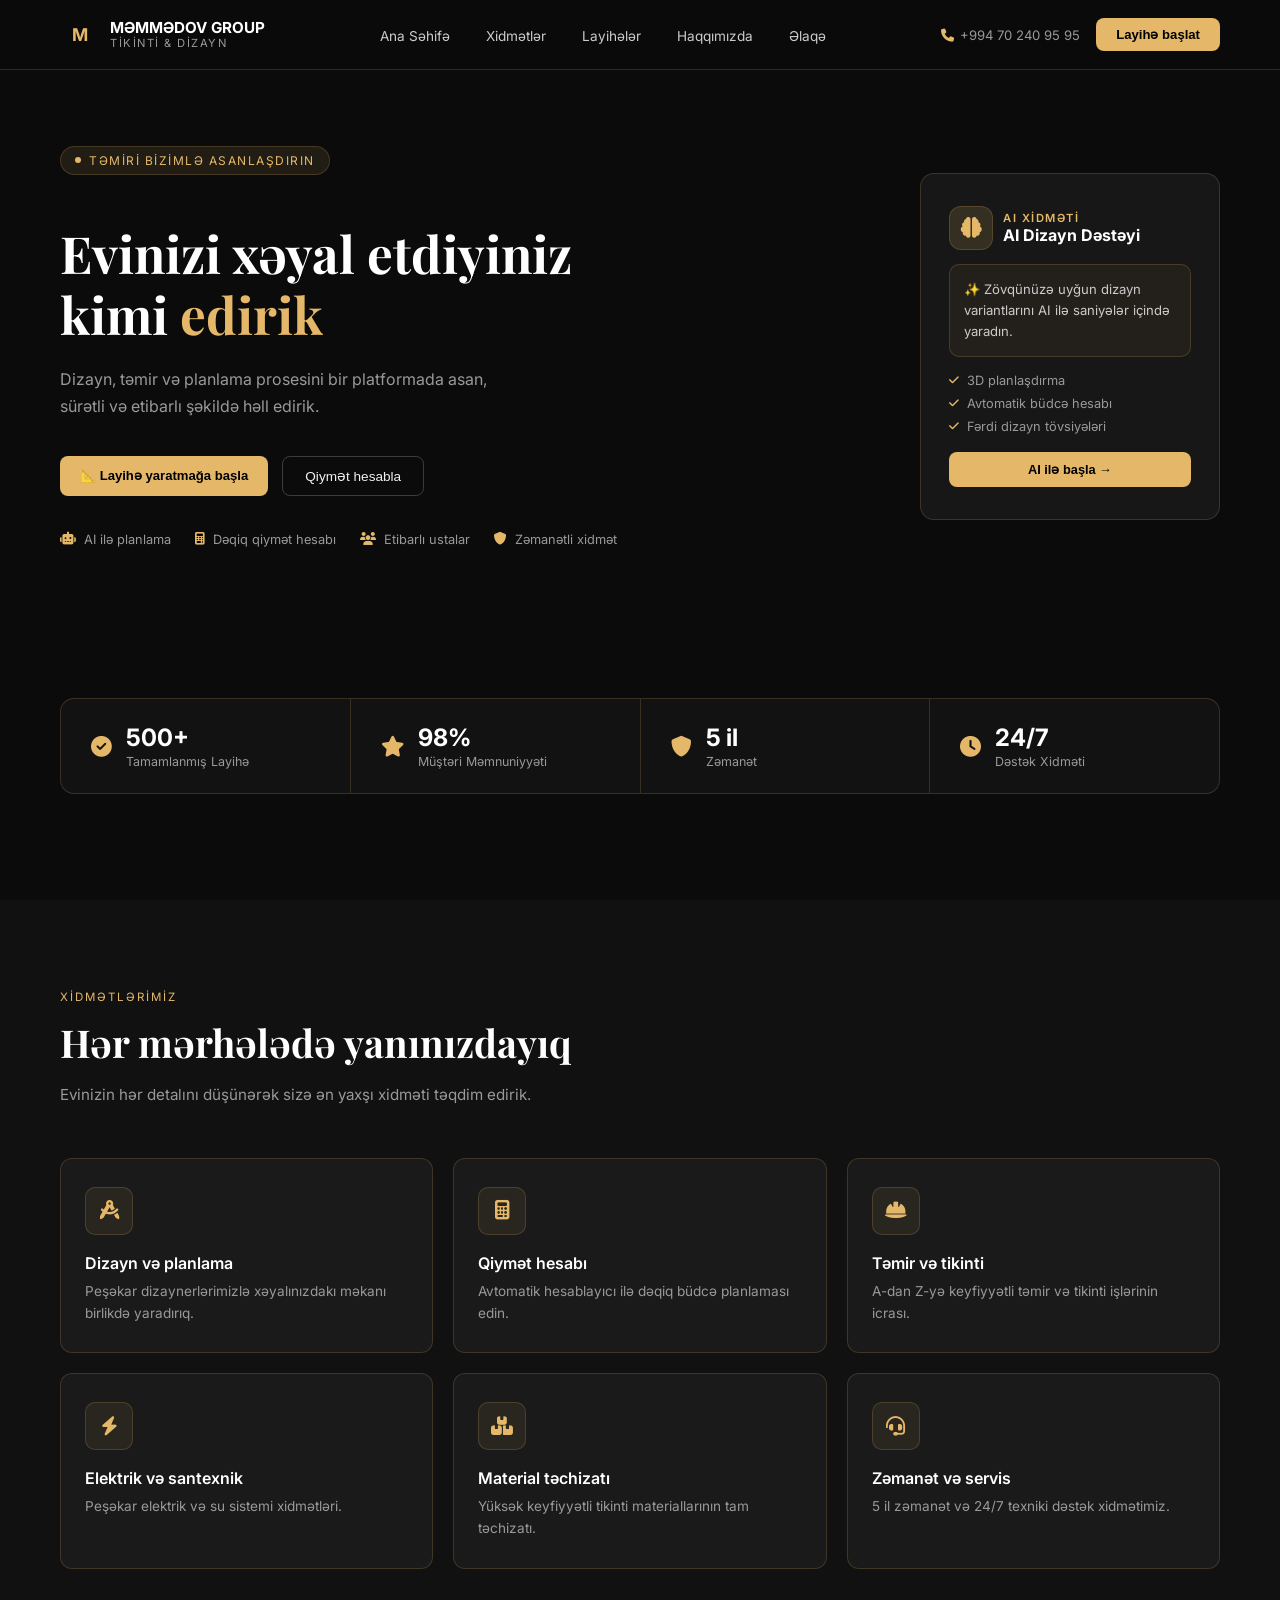
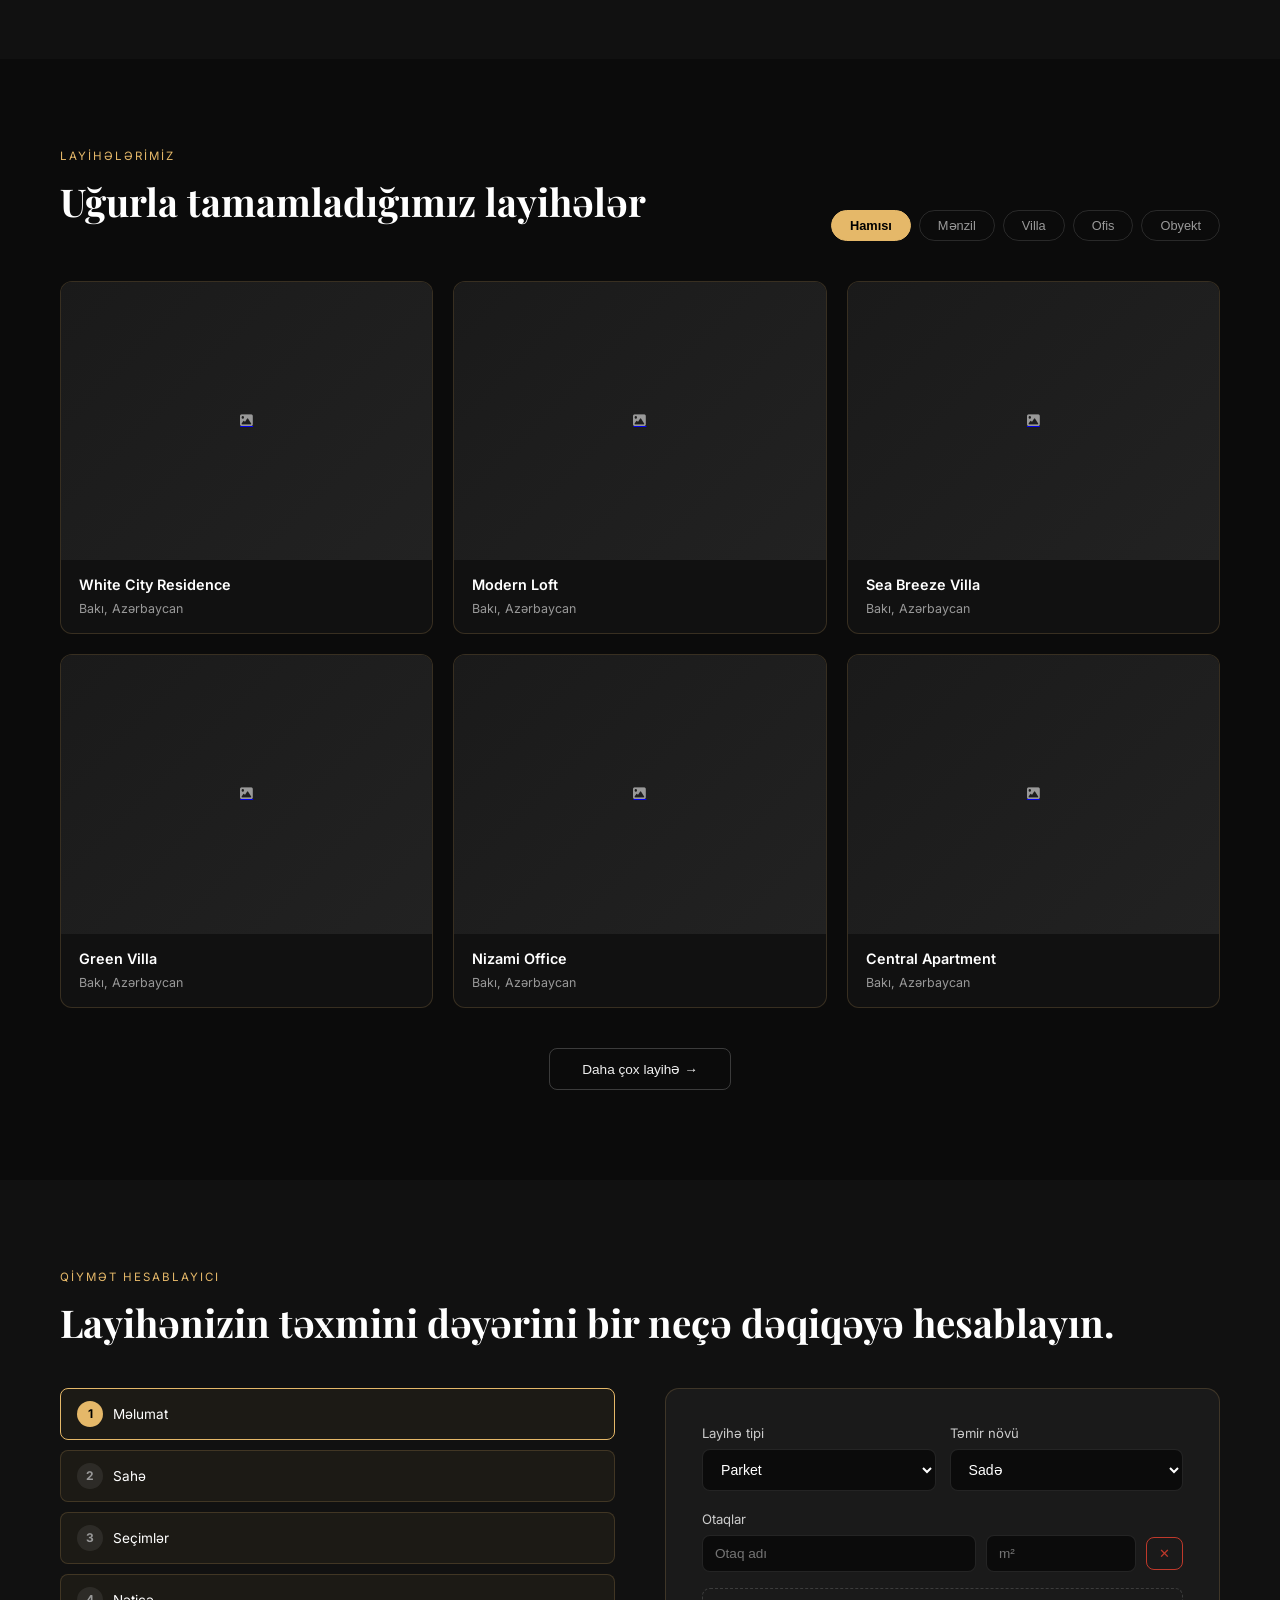
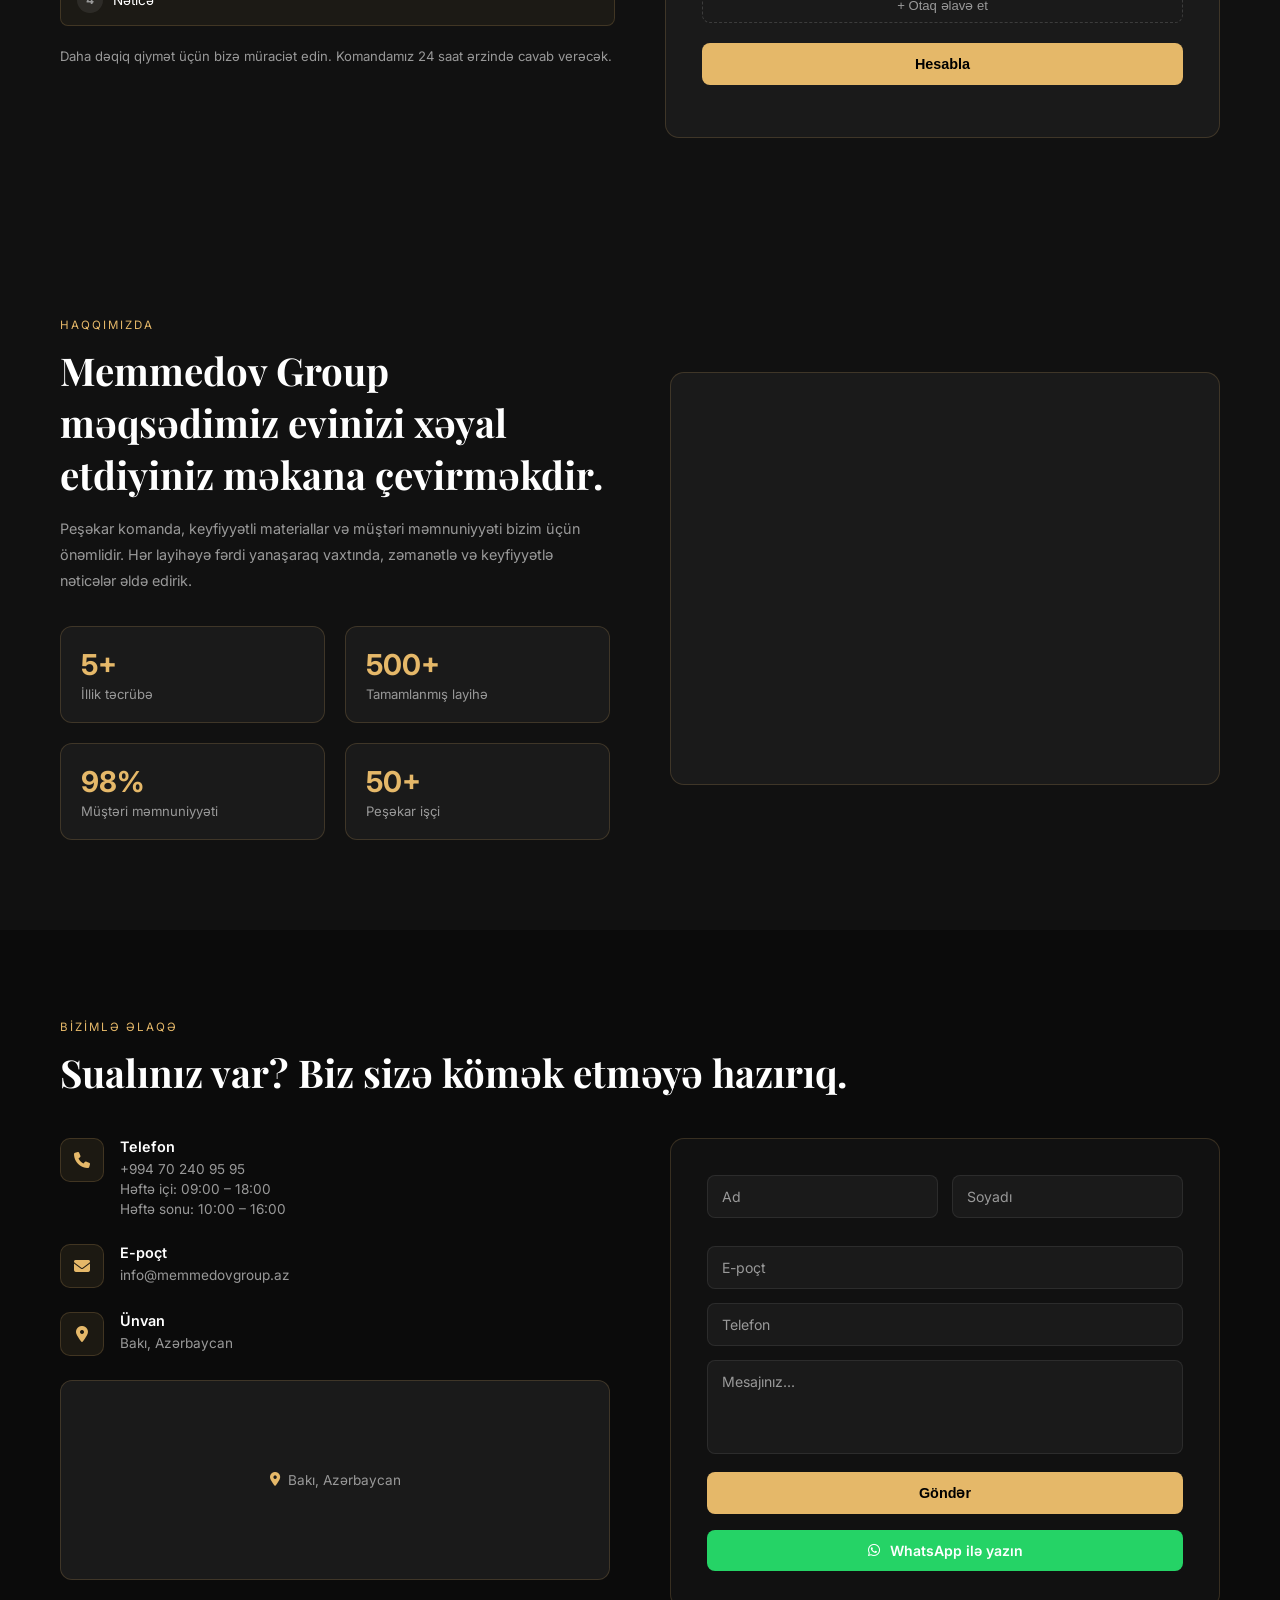
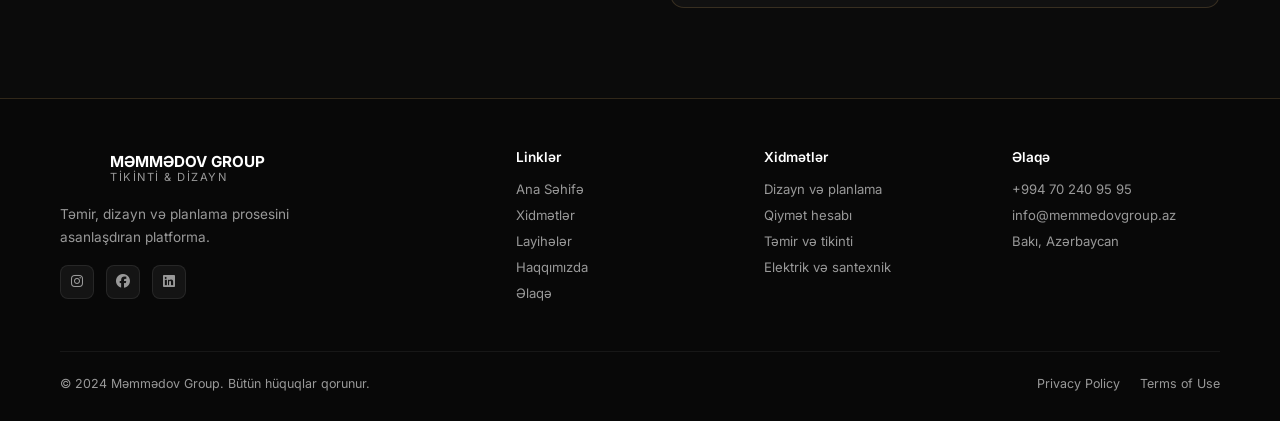
==== commit 5a79a38e: "update" ====
--- a/backend/index.html
+++ b/backend/index.html
@@ -415,7 +415,7 @@
         <li><a href="#contact">Əlaqə</a></li>
     </ul>
     <div class="nav-right">
-        <div class="nav-phone"><i class="fa fa-phone"></i>+994 50 123 45 67</div>
+        <div class="nav-phone"><i class="fa fa-phone"></i>+994 70 240 95 95</div>
         <button class="btn-gold" onclick="openCalculator()">Layihə başlat</button>
         <div class="hamburger" id="hamburger">
             <span></span><span></span><span></span>
@@ -454,12 +454,31 @@
         </div>
     </div>
     <div class="hero-right">
-        <div class="hero-card">
-            <div class="hero-card-icon">🤖</div>
-            <div class="hero-card-label">AI Xidməti</div>
-            <div class="hero-card-title">AI Dizayn Dəstəyi</div>
-            <p>Zövqünüzə uyğun dizayn variantlarını AI ilə yaradın.</p>
-            <button class="hero-card-btn" onclick="openCalculator()">Başla →</button>
+        <div class="hero-card" style="width:300px;padding:32px 28px;">
+            <div style="display:flex;align-items:center;gap:10px;margin-bottom:14px;">
+                <div style="width:44px;height:44px;border-radius:12px;background:rgba(229,184,105,0.15);border:1px solid var(--border);display:flex;align-items:center;justify-content:center;">
+                    <i class="fa fa-brain" style="color:var(--gold);font-size:1.3rem;"></i>
+                </div>
+                <div>
+                    <div style="color:var(--gold);font-size:0.7rem;letter-spacing:1.5px;text-transform:uppercase;font-weight:600;">AI Xidməti</div>
+                    <div style="color:#fff;font-size:1rem;font-weight:700;">AI Dizayn Dəstəyi</div>
+                </div>
+            </div>
+            <div style="background:rgba(229,184,105,0.06);border:1px solid var(--border);border-radius:10px;padding:14px;margin-bottom:16px;">
+                <div style="color:#ccc;font-size:0.82rem;line-height:1.6;">✨ Zövqünüzə uyğun dizayn variantlarını AI ilə saniyələr içində yaradın.</div>
+            </div>
+            <div style="display:flex;flex-direction:column;gap:8px;margin-bottom:18px;">
+                <div style="display:flex;align-items:center;gap:8px;color:var(--muted);font-size:0.8rem;">
+                    <i class="fa fa-check" style="color:var(--gold);font-size:0.7rem;"></i> 3D planlaşdırma
+                </div>
+                <div style="display:flex;align-items:center;gap:8px;color:var(--muted);font-size:0.8rem;">
+                    <i class="fa fa-check" style="color:var(--gold);font-size:0.7rem;"></i> Avtomatik büdcə hesabı
+                </div>
+                <div style="display:flex;align-items:center;gap:8px;color:var(--muted);font-size:0.8rem;">
+                    <i class="fa fa-check" style="color:var(--gold);font-size:0.7rem;"></i> Fərdi dizayn tövsiyələri
+                </div>
+            </div>
+            <button class="hero-card-btn" onclick="openCalculator()">AI ilə başla →</button>
         </div>
     </div>
 
@@ -664,20 +683,6 @@
                     </div>
                 </div>
                 <button onclick="addRoom()" style="background:transparent;border:1px dashed rgba(255,255,255,0.15);color:var(--muted);border-radius:8px;padding:9px 16px;cursor:pointer;font-size:0.82rem;width:100%;margin-top:6px;">+ Otaq əlavə et</button>
-            </div>
-            <div class="calc-group">
-                <label>Əlavə xidmətlər</label>
-                <div style="display:flex;flex-direction:column;gap:8px;">
-                    <label style="display:flex;align-items:center;gap:10px;color:var(--muted);font-size:0.85rem;cursor:pointer;">
-                        <input type="checkbox" style="accent-color:var(--gold)"> Dizayn layihəsi
-                    </label>
-                    <label style="display:flex;align-items:center;gap:10px;color:var(--muted);font-size:0.85rem;cursor:pointer;">
-                        <input type="checkbox" style="accent-color:var(--gold)"> Material təchizatı
-                    </label>
-                    <label style="display:flex;align-items:center;gap:10px;color:var(--muted);font-size:0.85rem;cursor:pointer;">
-                        <input type="checkbox" style="accent-color:var(--gold)"> Elektrik və santexnik
-                    </label>
-                </div>
             </div>
             <button onclick="calculateBudget()" class="btn-gold" style="width:100%;padding:13px;font-size:0.9rem;">Hesabla</button>
             <div id="result" style="margin-top:16px;"></div>
@@ -730,7 +735,7 @@
                 <div class="contact-info-icon"><i class="fa fa-phone"></i></div>
                 <div class="contact-info-text">
                     <h5>Telefon</h5>
-                    <p>+994 50 123 45 67<br>Həftə içi: 09:00 – 18:00<br>Həftə sonu: 10:00 – 16:00</p>
+                    <p>+994 70 240 95 95<br>Həftə içi: 09:00 – 18:00<br>Həftə sonu: 10:00 – 16:00</p>
                 </div>
             </div>
             <div class="contact-info-item">
@@ -808,7 +813,7 @@
         </div>
         <div class="footer-col">
             <h6>Əlaqə</h6>
-            <a href="tel:+994501234567">+994 50 123 45 67</a>
+            <a href="tel:+994702409595">+994 70 240 95 95</a>
             <a href="mailto:info@memmedovgroup.az">info@memmedovgroup.az</a>
             <a href="#">Bakı, Azərbaycan</a>
         </div>
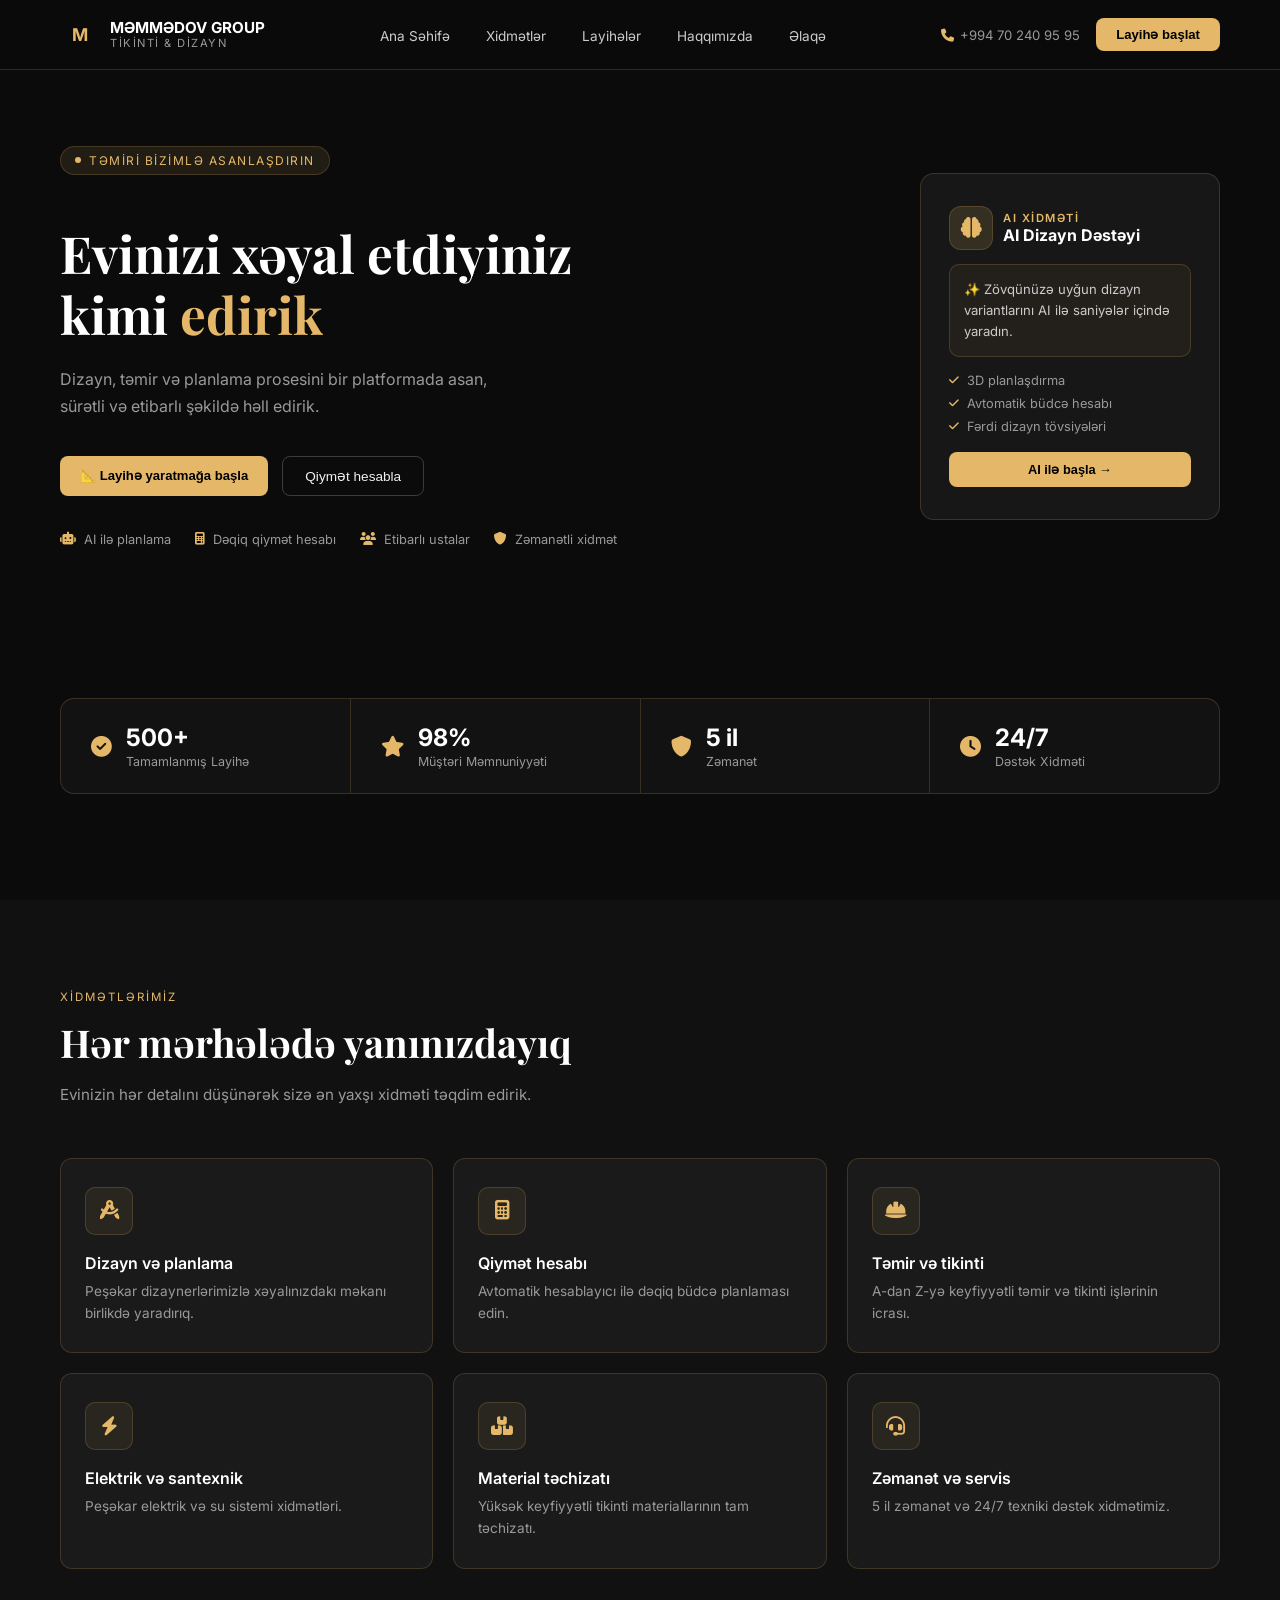
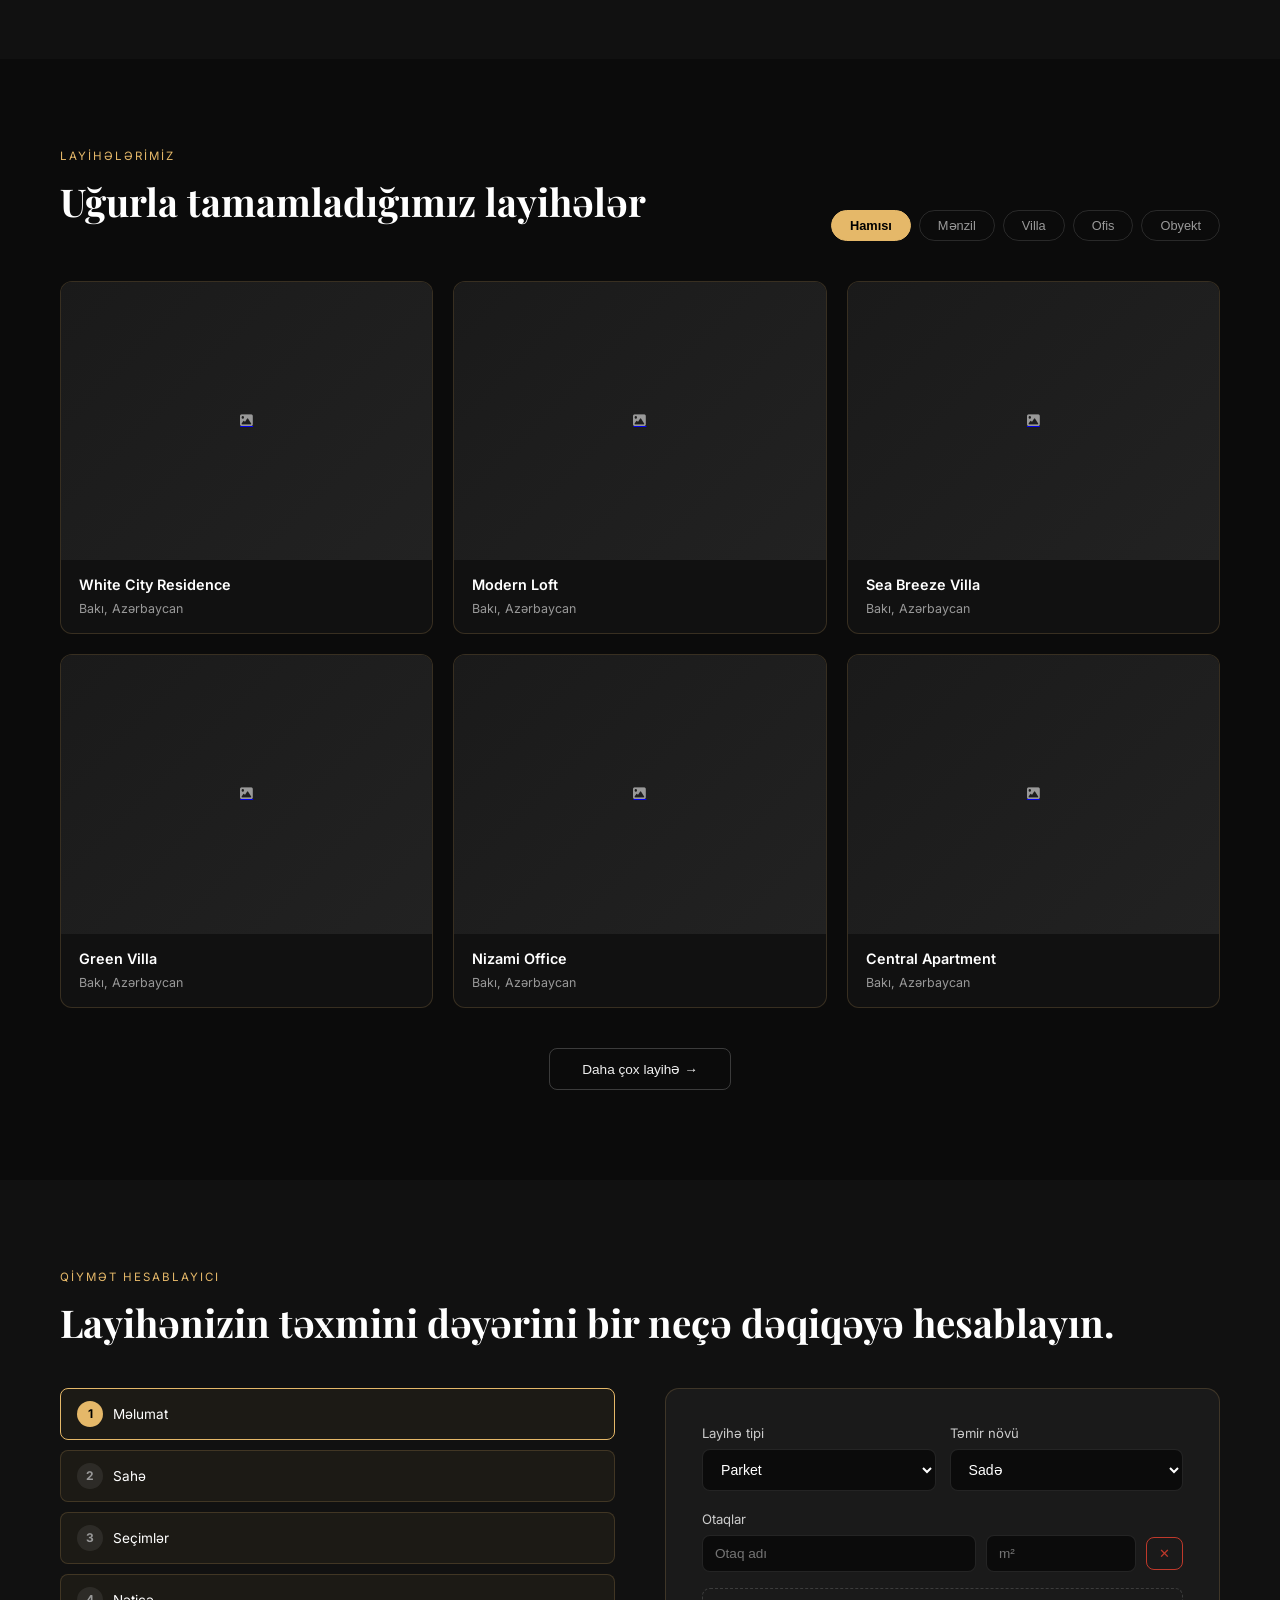
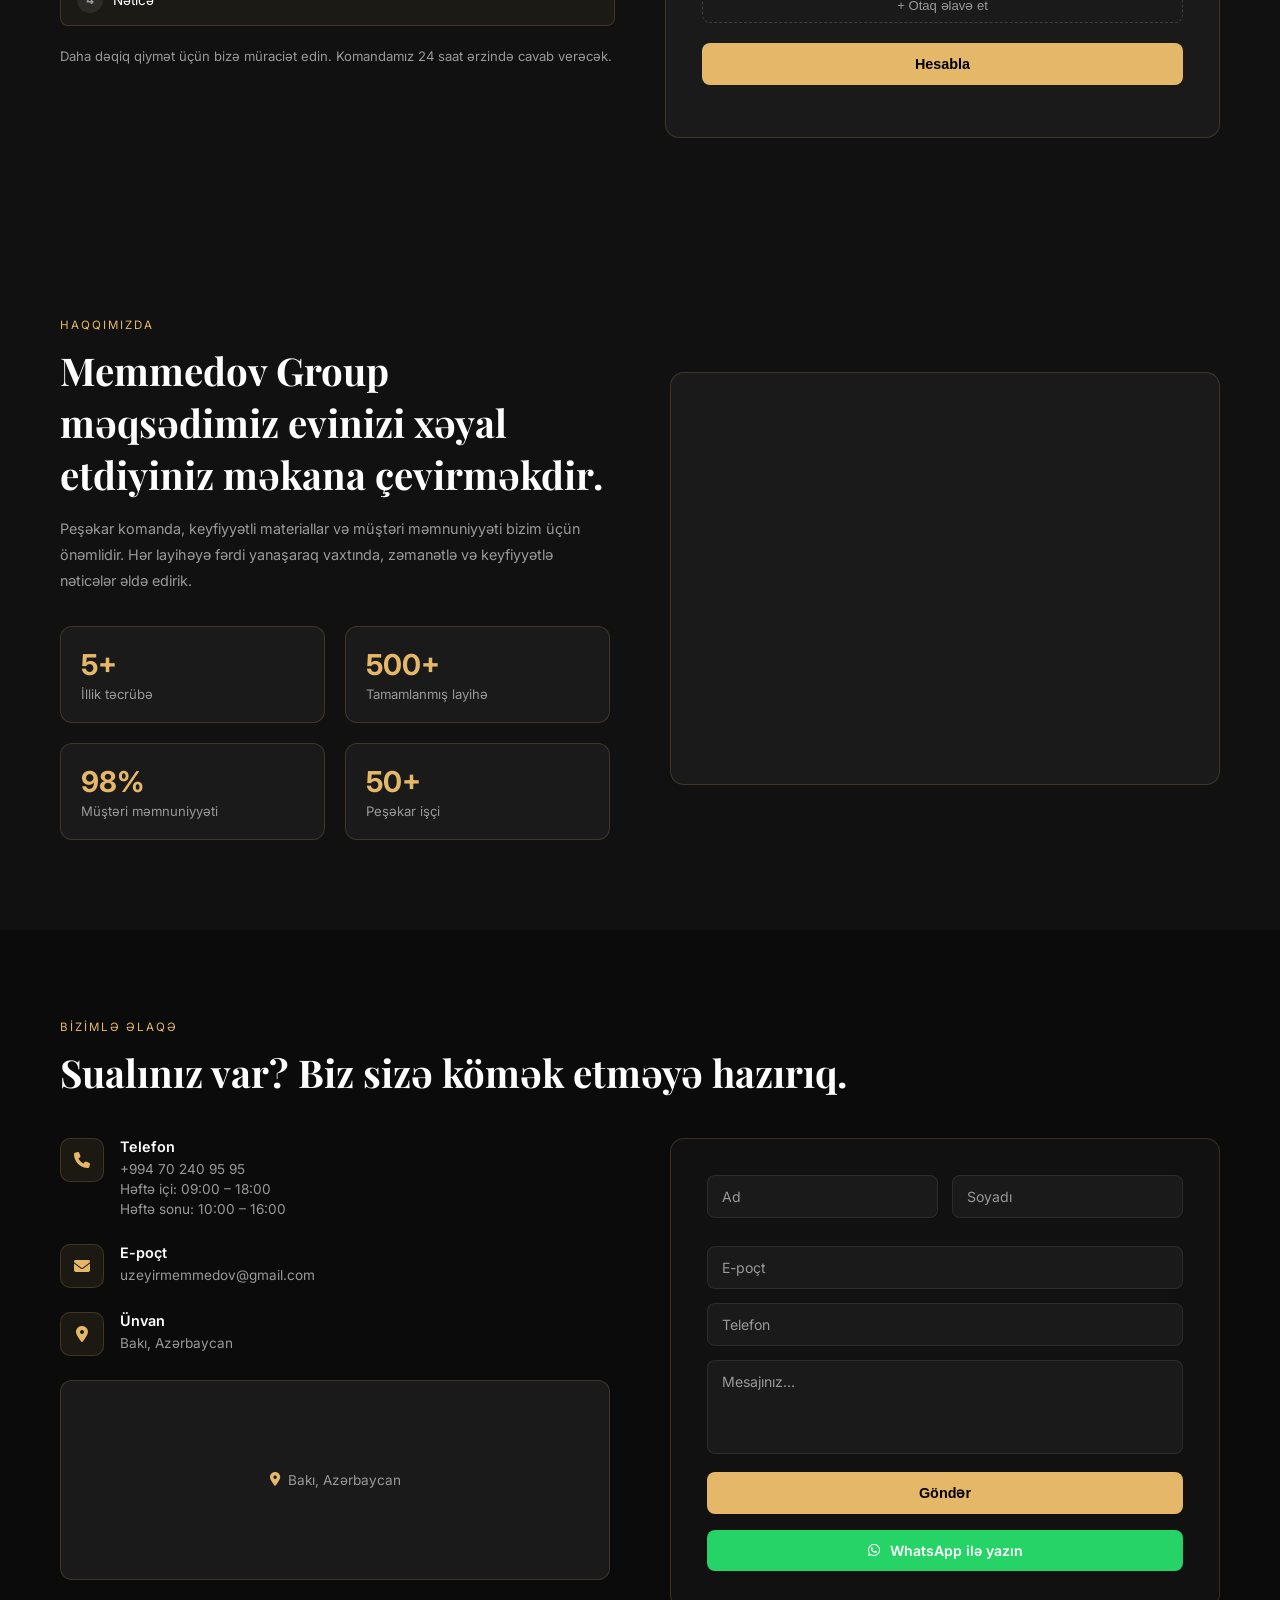
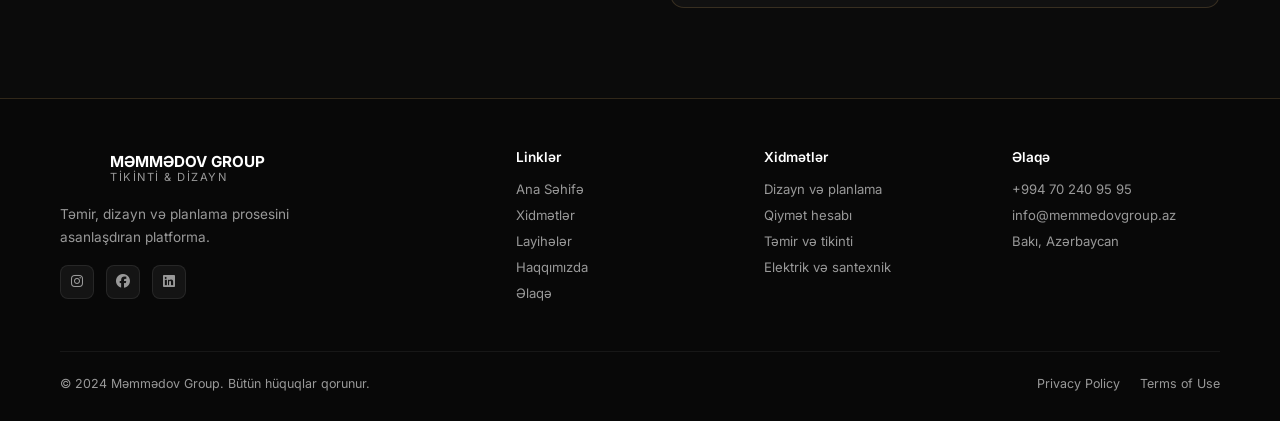
==== commit 42405986: "add admin panel" ====
--- a/backend/index.html
+++ b/backend/index.html
@@ -742,7 +742,7 @@
                 <div class="contact-info-icon"><i class="fa fa-envelope"></i></div>
                 <div class="contact-info-text">
                     <h5>E-poçt</h5>
-                    <p>info@memmedovgroup.az</p>
+                    <p>uzeyirmemmedov@gmail.com</p>
                 </div>
             </div>
             <div class="contact-info-item">
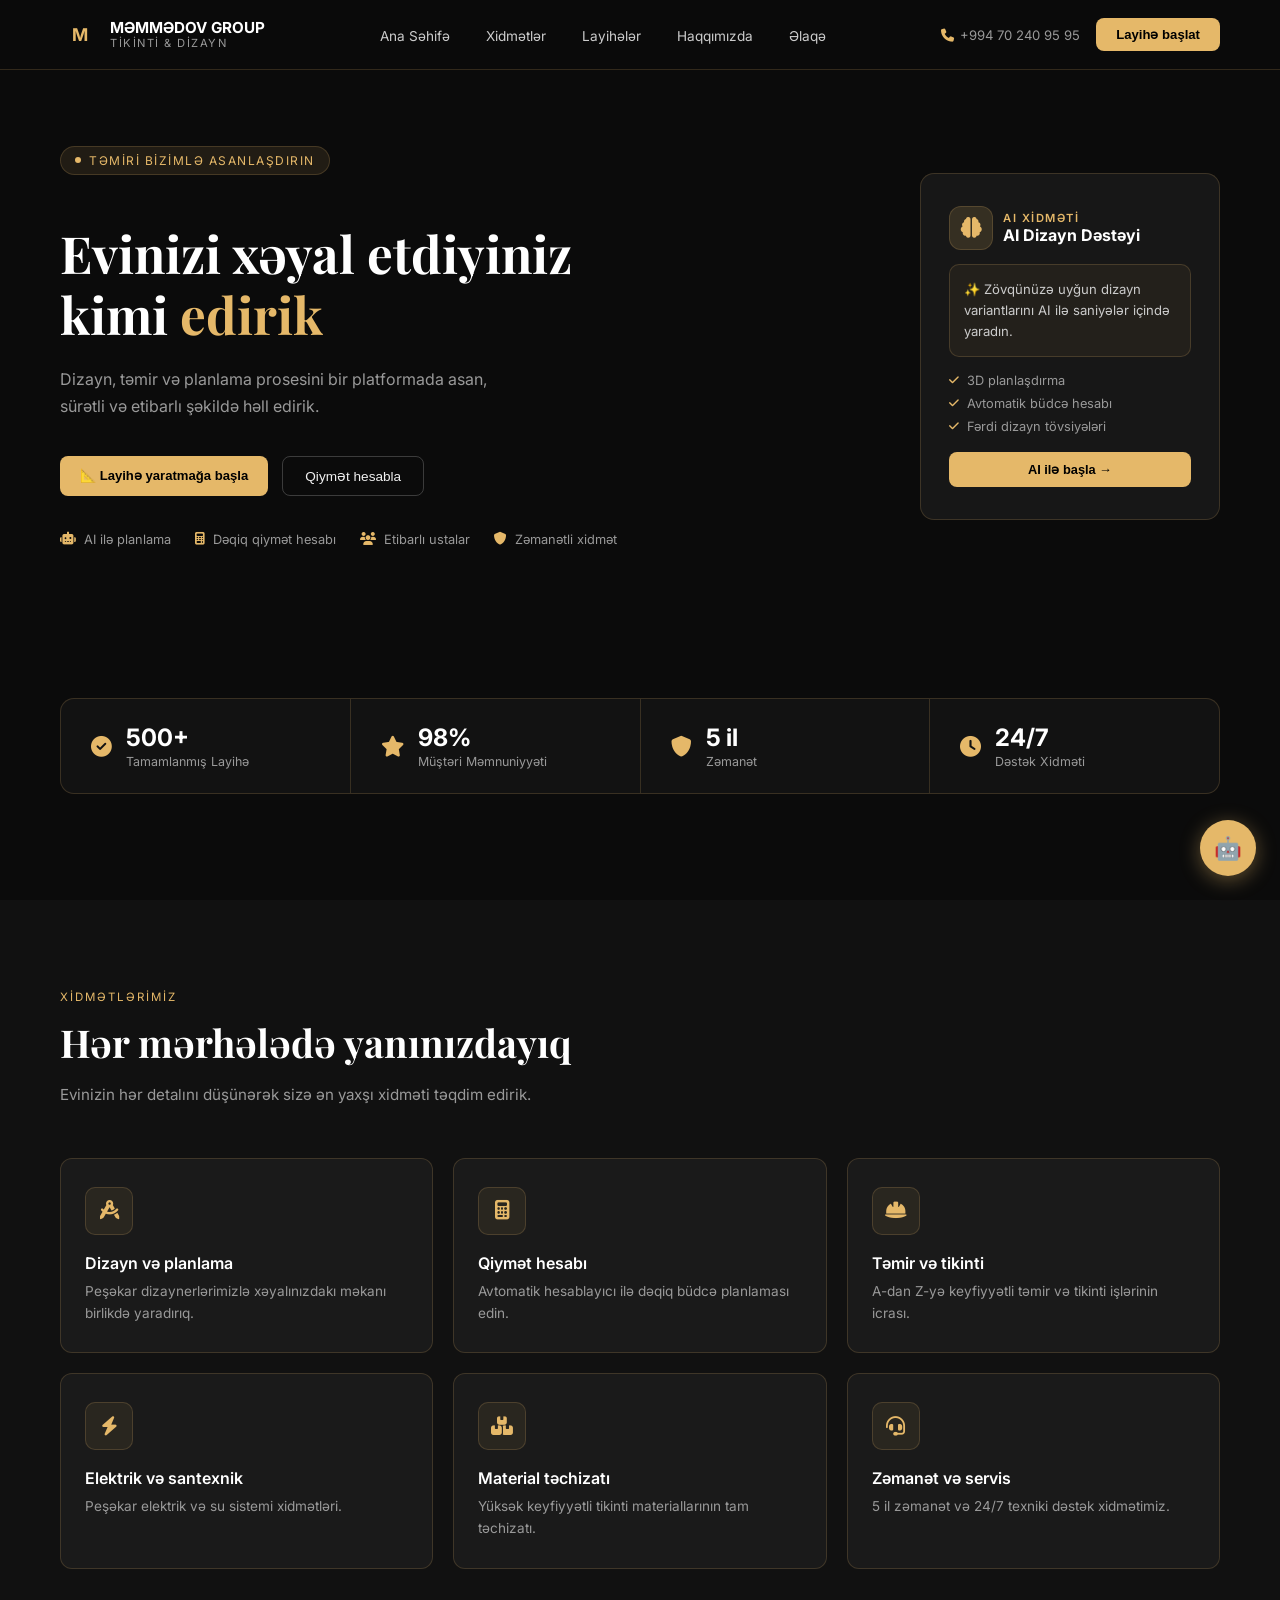
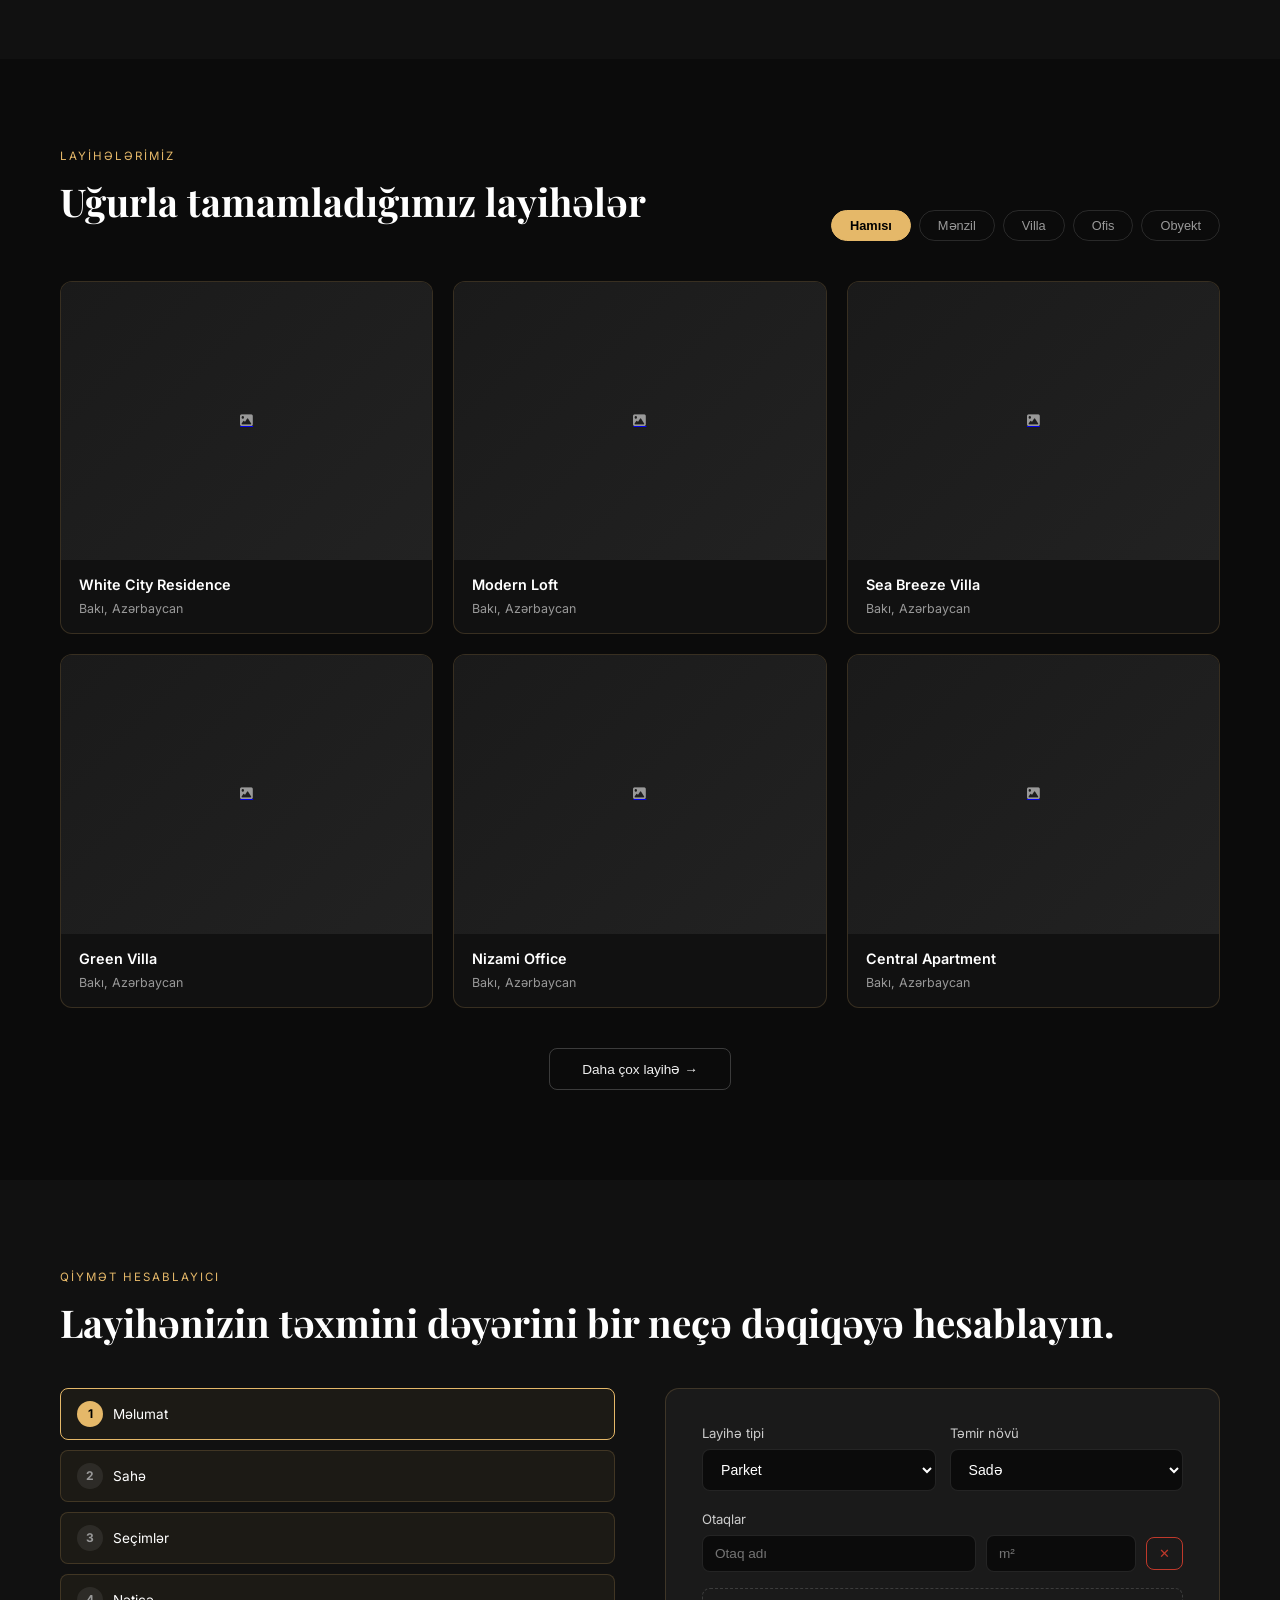
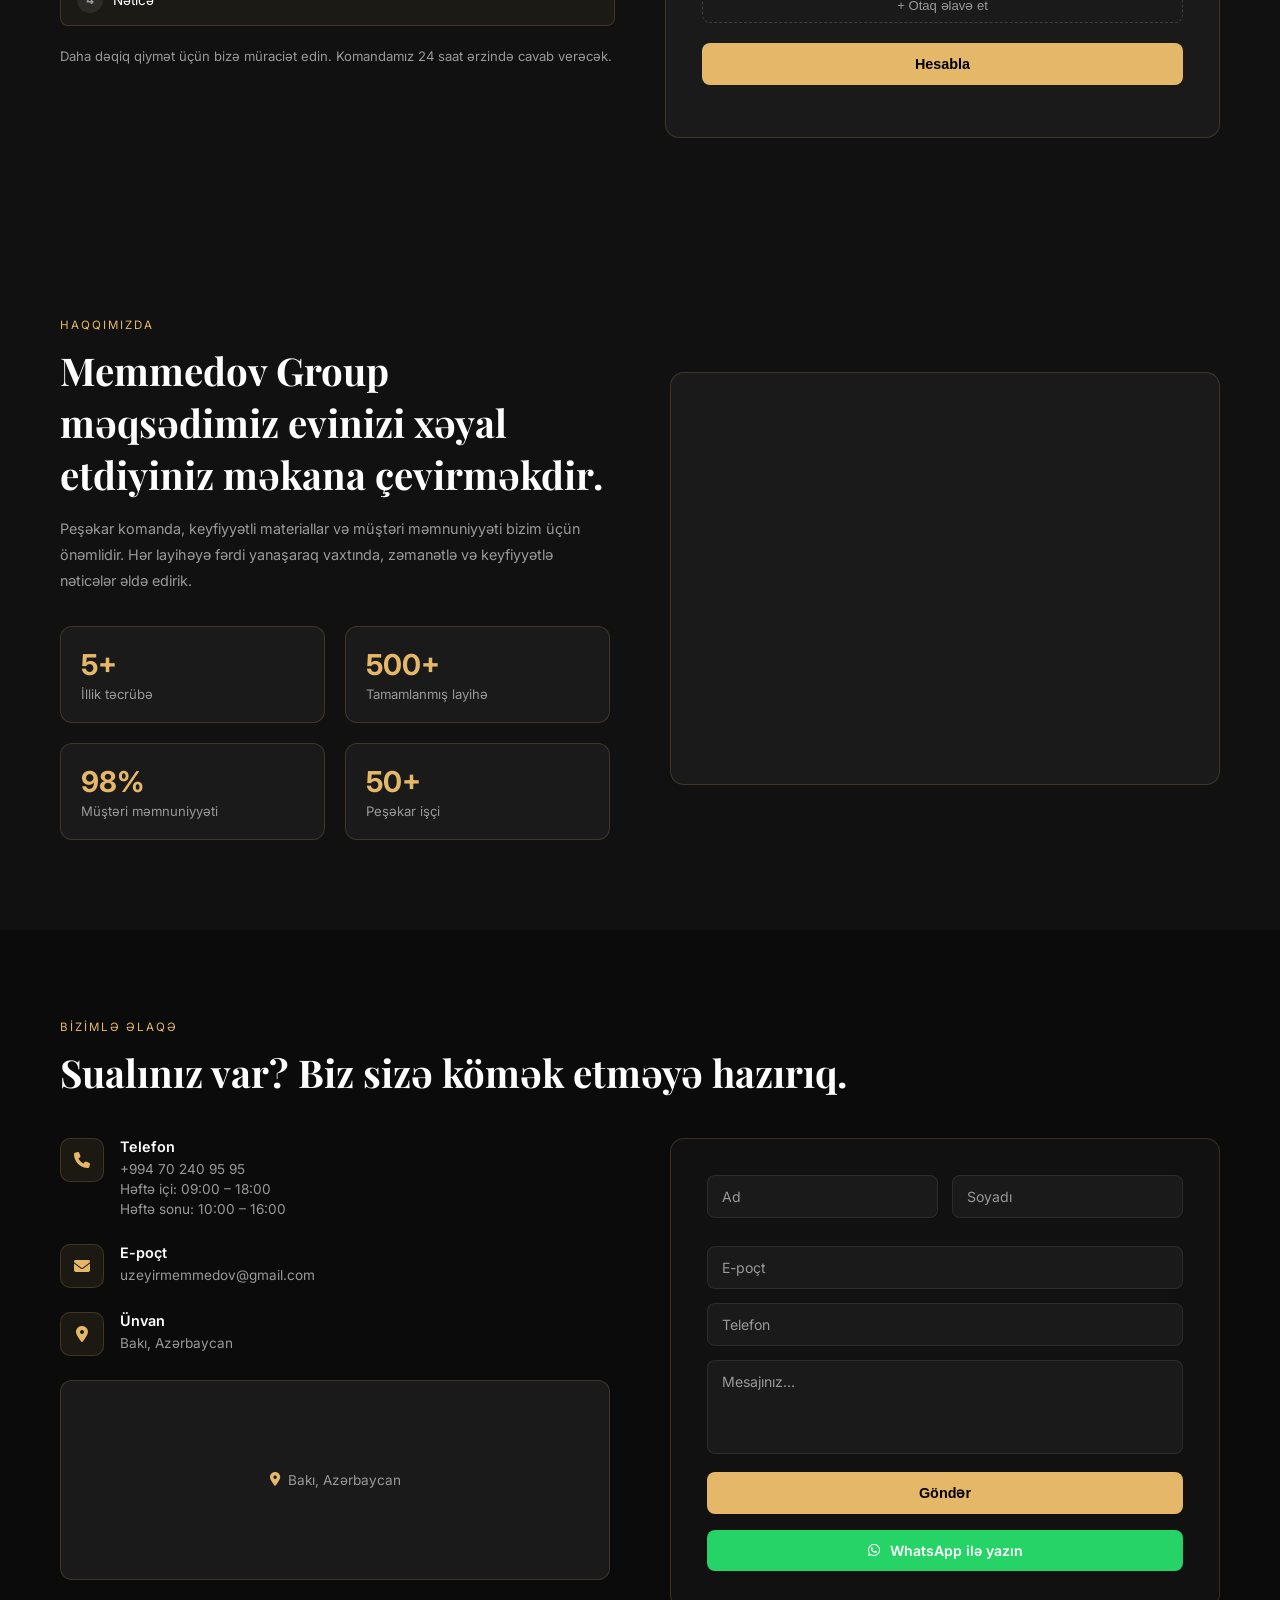
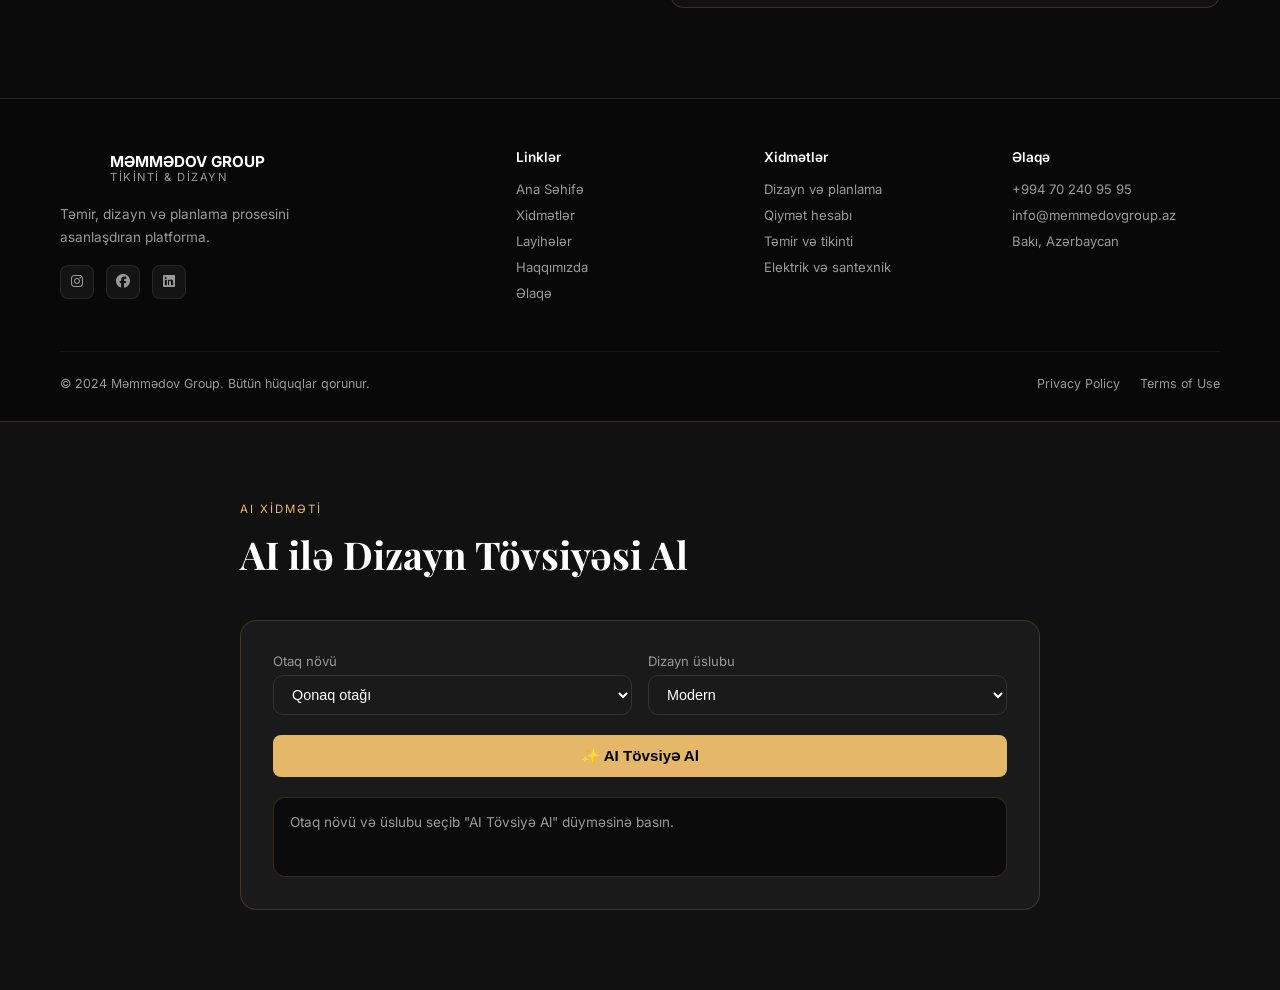
==== commit 6fd5b4bb: "add gemini ai features" ====
--- a/backend/index.html
+++ b/backend/index.html
@@ -963,6 +963,57 @@
     fetch('/calculator/', { method:'POST', headers:{'Content-Type':'application/json'}, body:JSON.stringify({rooms:rows.map(r=>({name:r.name,size:r.size})), work_type:work, quality}) }).catch(()=>{});
 }
 
+// ── AI CHATBOT ──
+async function sendAIMessage() {
+    const input = document.getElementById('ai-input');
+    const messages = document.getElementById('ai-messages');
+    const msg = input.value.trim();
+    if (!msg) return;
+    input.value = '';
+
+    messages.innerHTML += `<div style="text-align:right;margin-bottom:10px;"><span style="background:rgba(229,184,105,0.2);color:#e5b869;padding:8px 12px;border-radius:12px 12px 2px 12px;display:inline-block;max-width:80%;font-size:0.85rem;">${msg}</span></div>`;
+    messages.innerHTML += `<div id="ai-typing" style="margin-bottom:10px;"><span style="background:#1a1a1a;color:#aaa;padding:8px 12px;border-radius:12px 12px 12px 2px;display:inline-block;font-size:0.85rem;">⏳ Yazılır...</span></div>`;
+    messages.scrollTop = messages.scrollHeight;
+
+    try {
+        const res = await fetch('/gemini/chat', { method:'POST', headers:{'Content-Type':'application/json'}, body:JSON.stringify({ message: msg, context: 'general' }) });
+        const data = await res.json();
+        document.getElementById('ai-typing').remove();
+        messages.innerHTML += `<div style="margin-bottom:10px;"><span style="background:#1a1a1a;color:#ddd;padding:8px 12px;border-radius:12px 12px 12px 2px;display:inline-block;max-width:85%;font-size:0.85rem;line-height:1.5;">${data.reply}</span></div>`;
+        messages.scrollTop = messages.scrollHeight;
+    } catch {
+        document.getElementById('ai-typing').remove();
+        messages.innerHTML += `<div style="margin-bottom:10px;"><span style="background:#1a1a1a;color:#f5a6ad;padding:8px 12px;border-radius:12px;display:inline-block;font-size:0.85rem;">Xəta baş verdi.</span></div>`;
+    }
+}
+
+async function getDesignSuggestion() {
+    const style = document.getElementById('design-style').value;
+    const room = document.getElementById('design-room').value;
+    const result = document.getElementById('design-result');
+    result.innerHTML = '<p style="color:#aaa;">⏳ AI tövsiyə hazırlayır...</p>';
+    try {
+        const res = await fetch('/gemini/chat', { method:'POST', headers:{'Content-Type':'application/json'}, body:JSON.stringify({ message: `${room} üçün ${style} üslubda dizayn tövsiyəsi ver. Rənglər, materiallar və dekor haqqında ətraflı məlumat ver.`, context: 'design' }) });
+        const data = await res.json();
+        result.innerHTML = `<p style="color:#ddd;font-size:0.85rem;line-height:1.7;">${data.reply.replace(/\n/g,'<br>')}</p>`;
+    } catch {
+        result.innerHTML = '<p style="color:#f5a6ad;">Xəta baş verdi.</p>';
+    }
+}
+
+async function getCalcAISuggestion(area, workType, quality, price) {
+    const el = document.getElementById('calc-ai-tip');
+    if (!el) return;
+    el.innerHTML = '⏳ AI analiz edir...';
+    try {
+        const res = await fetch('/gemini/chat', { method:'POST', headers:{'Content-Type':'application/json'}, body:JSON.stringify({ message: `${area} m² sahəli otaq üçün ${workType} təmir (${quality} keyfiyyət) təxmini ${price} ₼ çıxdı. Bu qiymət haqqında qısa məsləhət ver və nəyə diqqət etməli olduğumu söylə.`, context: 'calculator' }) });
+        const data = await res.json();
+        el.innerHTML = `🤖 <strong>AI Məsləhəti:</strong> ${data.reply}`;
+    } catch {
+        el.innerHTML = '';
+    }
+}
+
 // ── CONTACT FORM ──
 document.getElementById('contact-form').addEventListener('submit', async function(e) {
     e.preventDefault();
@@ -971,10 +1022,77 @@
     btn.textContent = 'Göndərilir...';
     try {
         var res = await fetch('/contact/', { method:'POST', headers:{'Content-Type':'application/json'}, body:JSON.stringify({ name:data.get('name'), phone:data.get('phone2')||data.get('phone'), email:data.get('email')||null, message:data.get('message') }) });
-        if (res.ok) { this.style.display='none'; document.getElementById('form-success').style.display='block'; }
+        if (res.ok) { this.reset(); btn.textContent = 'Göndər'; document.getElementById('form-success').style.display='block'; }
         else { alert('Xəta baş verdi.'); btn.textContent = 'Göndər'; }
     } catch { alert('Server ilə əlaqə yoxdur.'); btn.textContent = 'Göndər'; }
 });
 </script>
+<!-- ── AI CHATBOT WIDGET ── -->
+<div id="ai-chat-widget" style="position:fixed;bottom:24px;right:24px;z-index:9999;">
+    <div id="ai-chat-box" style="display:none;width:320px;background:#111;border:1px solid rgba(229,184,105,0.25);border-radius:16px;overflow:hidden;box-shadow:0 20px 60px rgba(0,0,0,0.5);margin-bottom:12px;">
+        <div style="background:rgba(229,184,105,0.1);padding:14px 16px;border-bottom:1px solid rgba(229,184,105,0.15);display:flex;align-items:center;justify-content:space-between;">
+            <div style="display:flex;align-items:center;gap:8px;">
+                <div style="width:8px;height:8px;background:#4ade80;border-radius:50%;"></div>
+                <span style="color:#e5b869;font-weight:600;font-size:0.9rem;">AI Köməkçi</span>
+            </div>
+            <button onclick="toggleChat()" style="background:none;border:none;color:#888;cursor:pointer;font-size:1.1rem;">✕</button>
+        </div>
+        <div id="ai-messages" style="height:280px;overflow-y:auto;padding:14px;display:flex;flex-direction:column;">
+            <div style="margin-bottom:10px;"><span style="background:#1a1a1a;color:#ddd;padding:8px 12px;border-radius:12px 12px 12px 2px;display:inline-block;max-width:85%;font-size:0.85rem;line-height:1.5;">Salam! Məmmədov Group AI köməkçisiyəm. Təmir, dizayn və ya qiymət haqqında sual ver. 💬</span></div>
+        </div>
+        <div style="padding:12px;border-top:1px solid rgba(229,184,105,0.1);display:flex;gap:8px;">
+            <input id="ai-input" type="text" placeholder="Sualınızı yazın..." onkeydown="if(event.key==='Enter')sendAIMessage()"
+                style="flex:1;background:#1a1a1a;border:1px solid #333;color:#fff;border-radius:10px;padding:9px 12px;font-size:0.85rem;outline:none;">
+            <button onclick="sendAIMessage()" style="background:#e5b869;color:#111;border:none;border-radius:10px;padding:9px 14px;cursor:pointer;font-weight:700;">→</button>
+        </div>
+    </div>
+    <button onclick="toggleChat()" style="width:56px;height:56px;border-radius:50%;background:#e5b869;border:none;cursor:pointer;font-size:1.4rem;box-shadow:0 4px 20px rgba(229,184,105,0.4);display:flex;align-items:center;justify-content:center;margin-left:auto;">🤖</button>
+</div>
+
+<!-- ── AI DİZAYN TÖVSİYƏSİ ── -->
+<section style="padding:80px 60px;background:var(--bg2);border-top:1px solid var(--border);">
+    <div style="max-width:800px;margin:0 auto;">
+        <div class="section-tag">AI Xidməti</div>
+        <div class="section-title" style="margin-bottom:40px;">AI ilə Dizayn Tövsiyəsi Al</div>
+        <div style="background:var(--bg3);border:1px solid var(--border);border-radius:16px;padding:32px;">
+            <div style="display:grid;grid-template-columns:1fr 1fr;gap:16px;margin-bottom:20px;">
+                <div>
+                    <label style="color:var(--muted);font-size:0.82rem;display:block;margin-bottom:6px;">Otaq növü</label>
+                    <select id="design-room" style="width:100%;background:#1a1a1a;border:1px solid #333;color:#fff;border-radius:10px;padding:10px 14px;font-size:0.9rem;">
+                        <option>Qonaq otağı</option>
+                        <option>Yataq otağı</option>
+                        <option>Mətbəx</option>
+                        <option>Hamam</option>
+                        <option>Uşaq otağı</option>
+                        <option>Ofis</option>
+                    </select>
+                </div>
+                <div>
+                    <label style="color:var(--muted);font-size:0.82rem;display:block;margin-bottom:6px;">Dizayn üslubu</label>
+                    <select id="design-style" style="width:100%;background:#1a1a1a;border:1px solid #333;color:#fff;border-radius:10px;padding:10px 14px;font-size:0.9rem;">
+                        <option>Modern</option>
+                        <option>Minimalist</option>
+                        <option>Klassik</option>
+                        <option>Skandinav</option>
+                        <option>Industrial</option>
+                        <option>Lüks</option>
+                    </select>
+                </div>
+            </div>
+            <button onclick="getDesignSuggestion()" class="btn-gold" style="width:100%;padding:12px;font-size:0.95rem;margin-bottom:20px;">✨ AI Tövsiyə Al</button>
+            <div id="design-result" style="background:#0b0b0b;border:1px solid var(--border);border-radius:12px;padding:16px;min-height:80px;color:var(--muted);font-size:0.85rem;">
+                Otaq növü və üslubu seçib "AI Tövsiyə Al" düyməsinə basın.
+            </div>
+        </div>
+    </div>
+</section>
+
+<script>
+function toggleChat() {
+    const box = document.getElementById('ai-chat-box');
+    box.style.display = box.style.display === 'none' ? 'block' : 'none';
+}
+</script>
+
 </body>
 </html>
